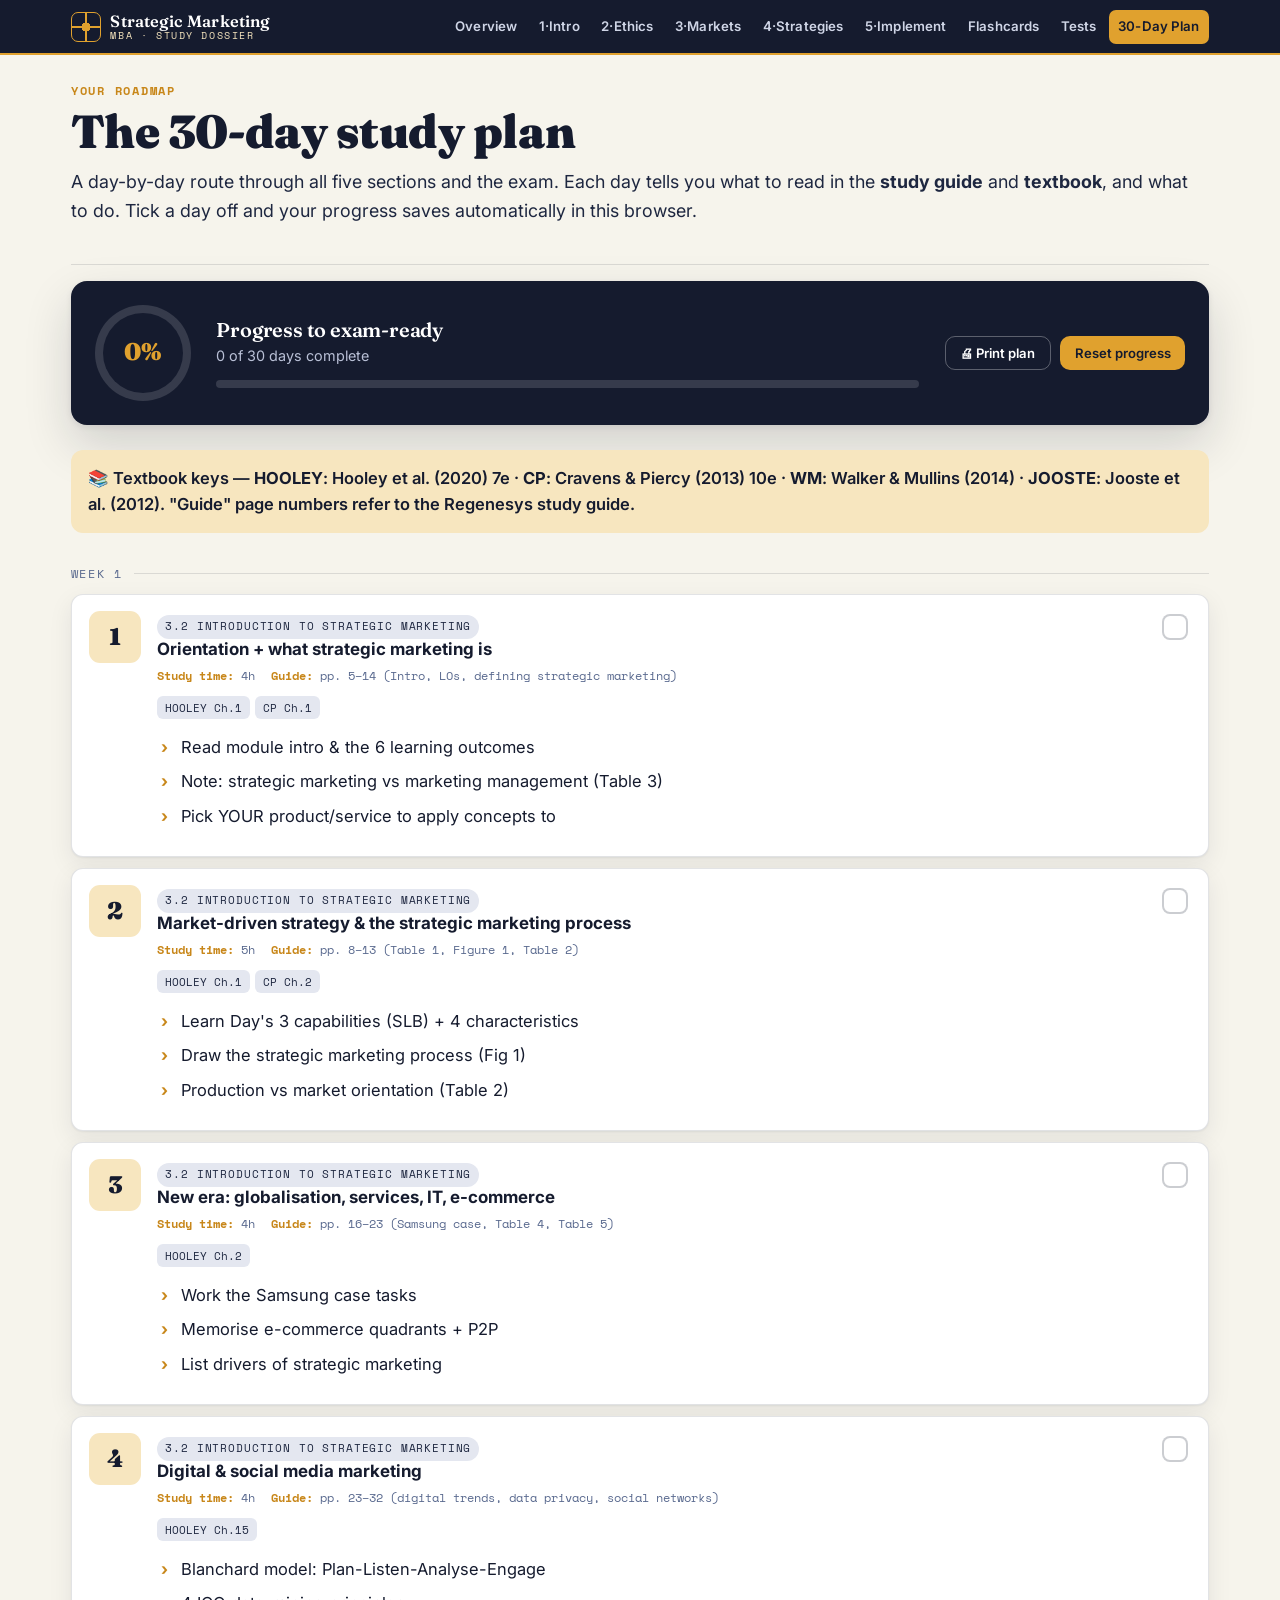
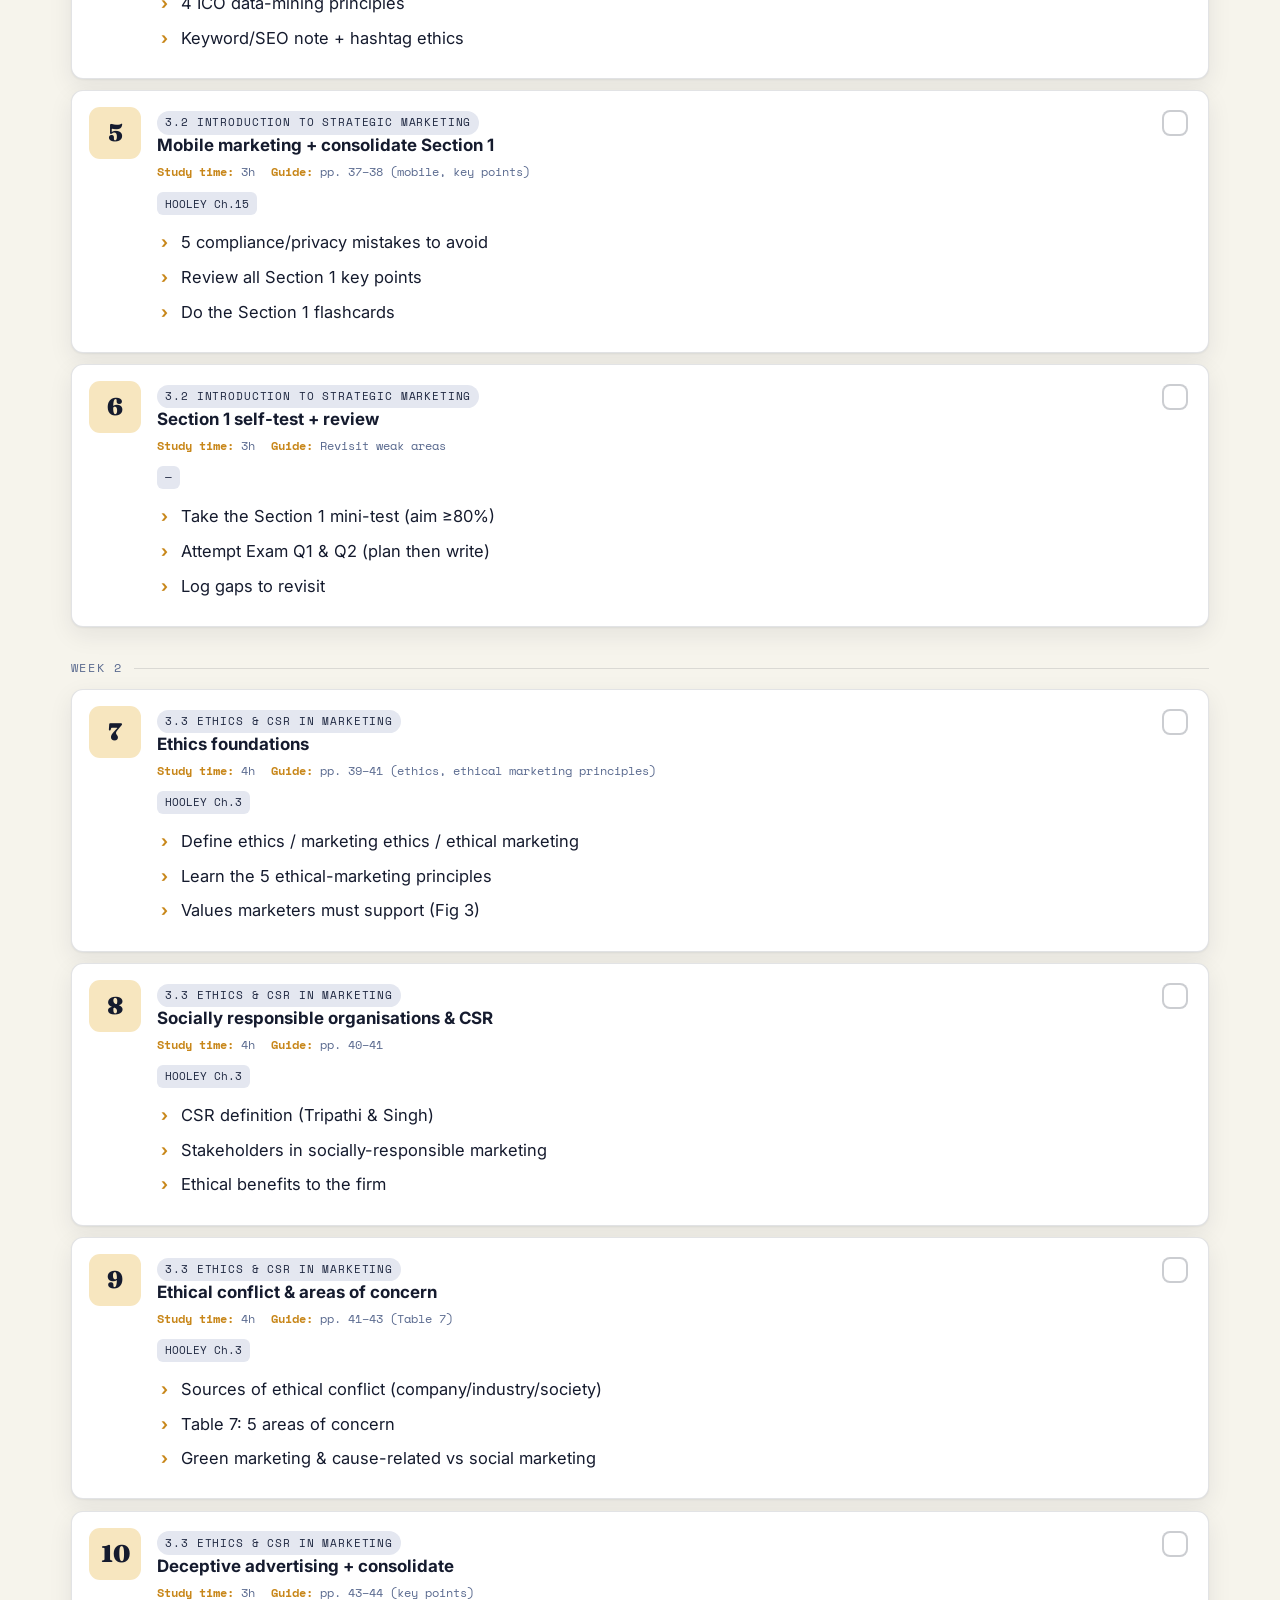
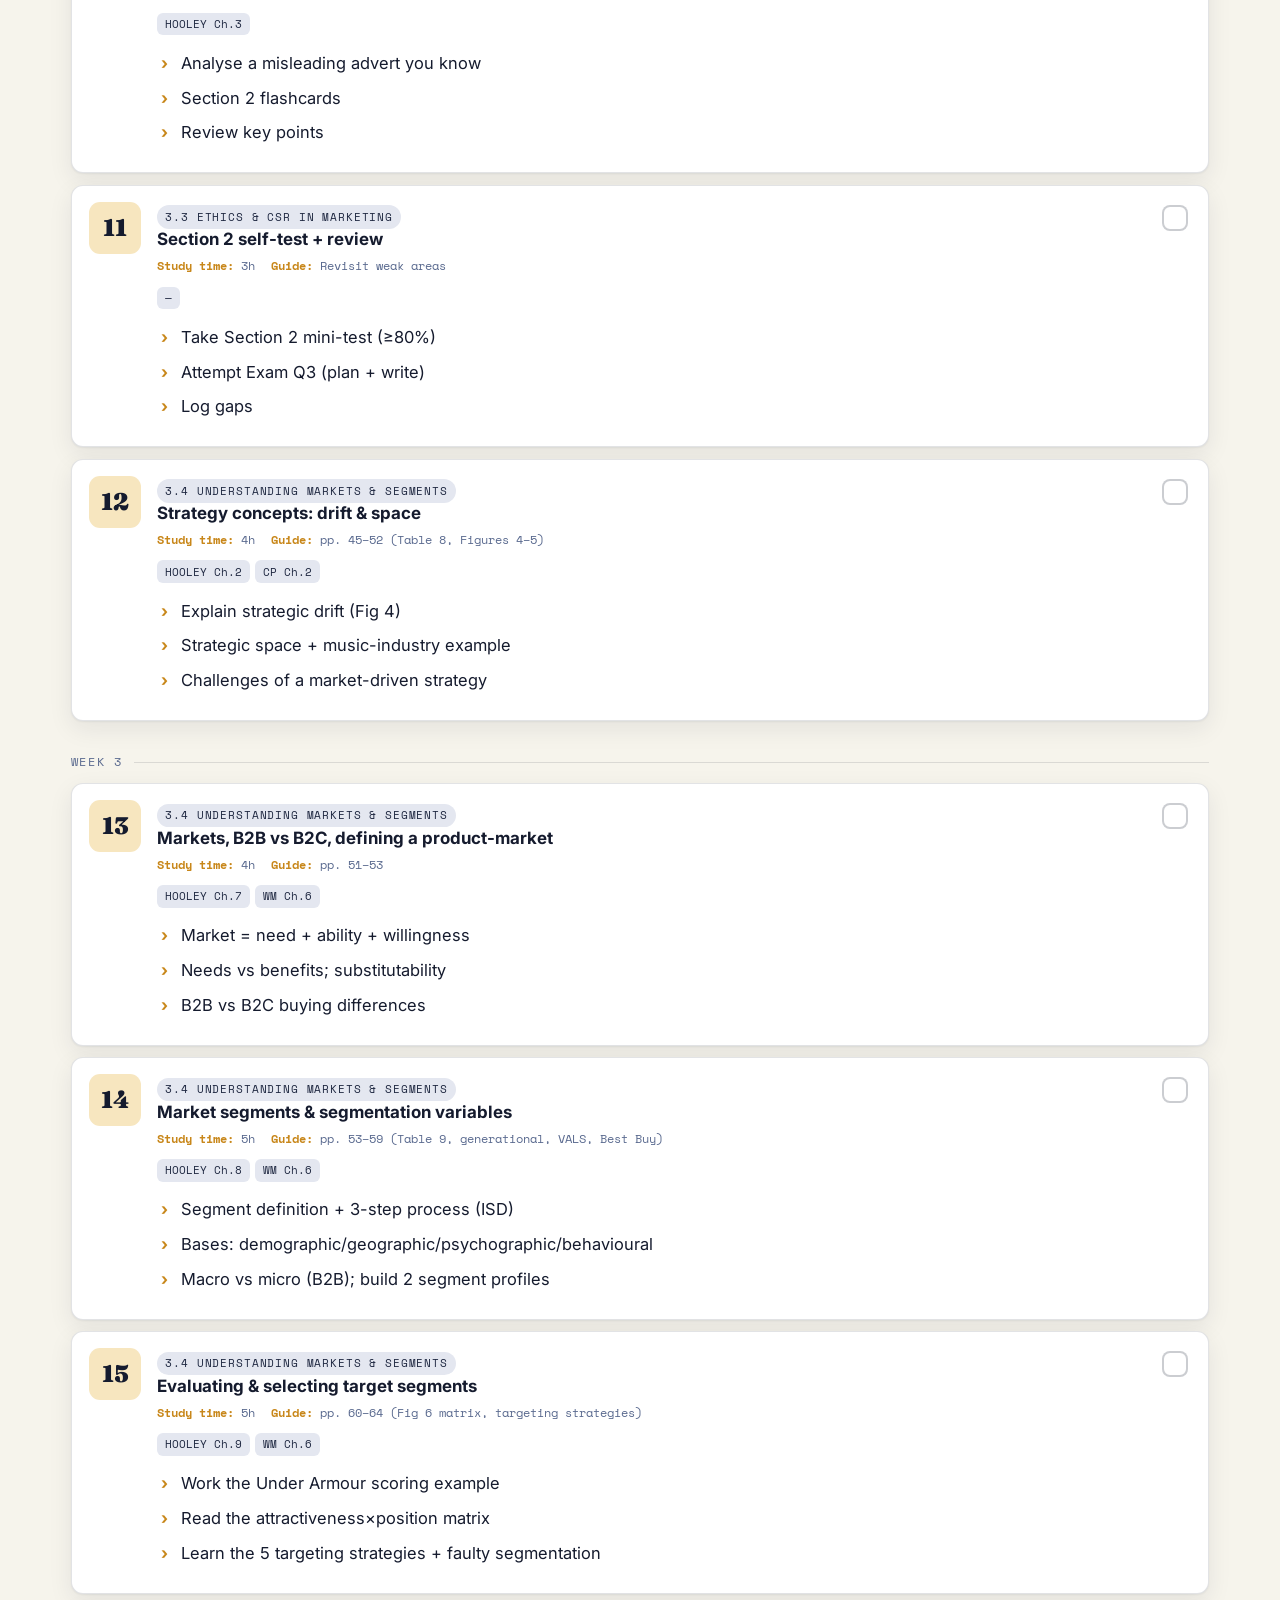
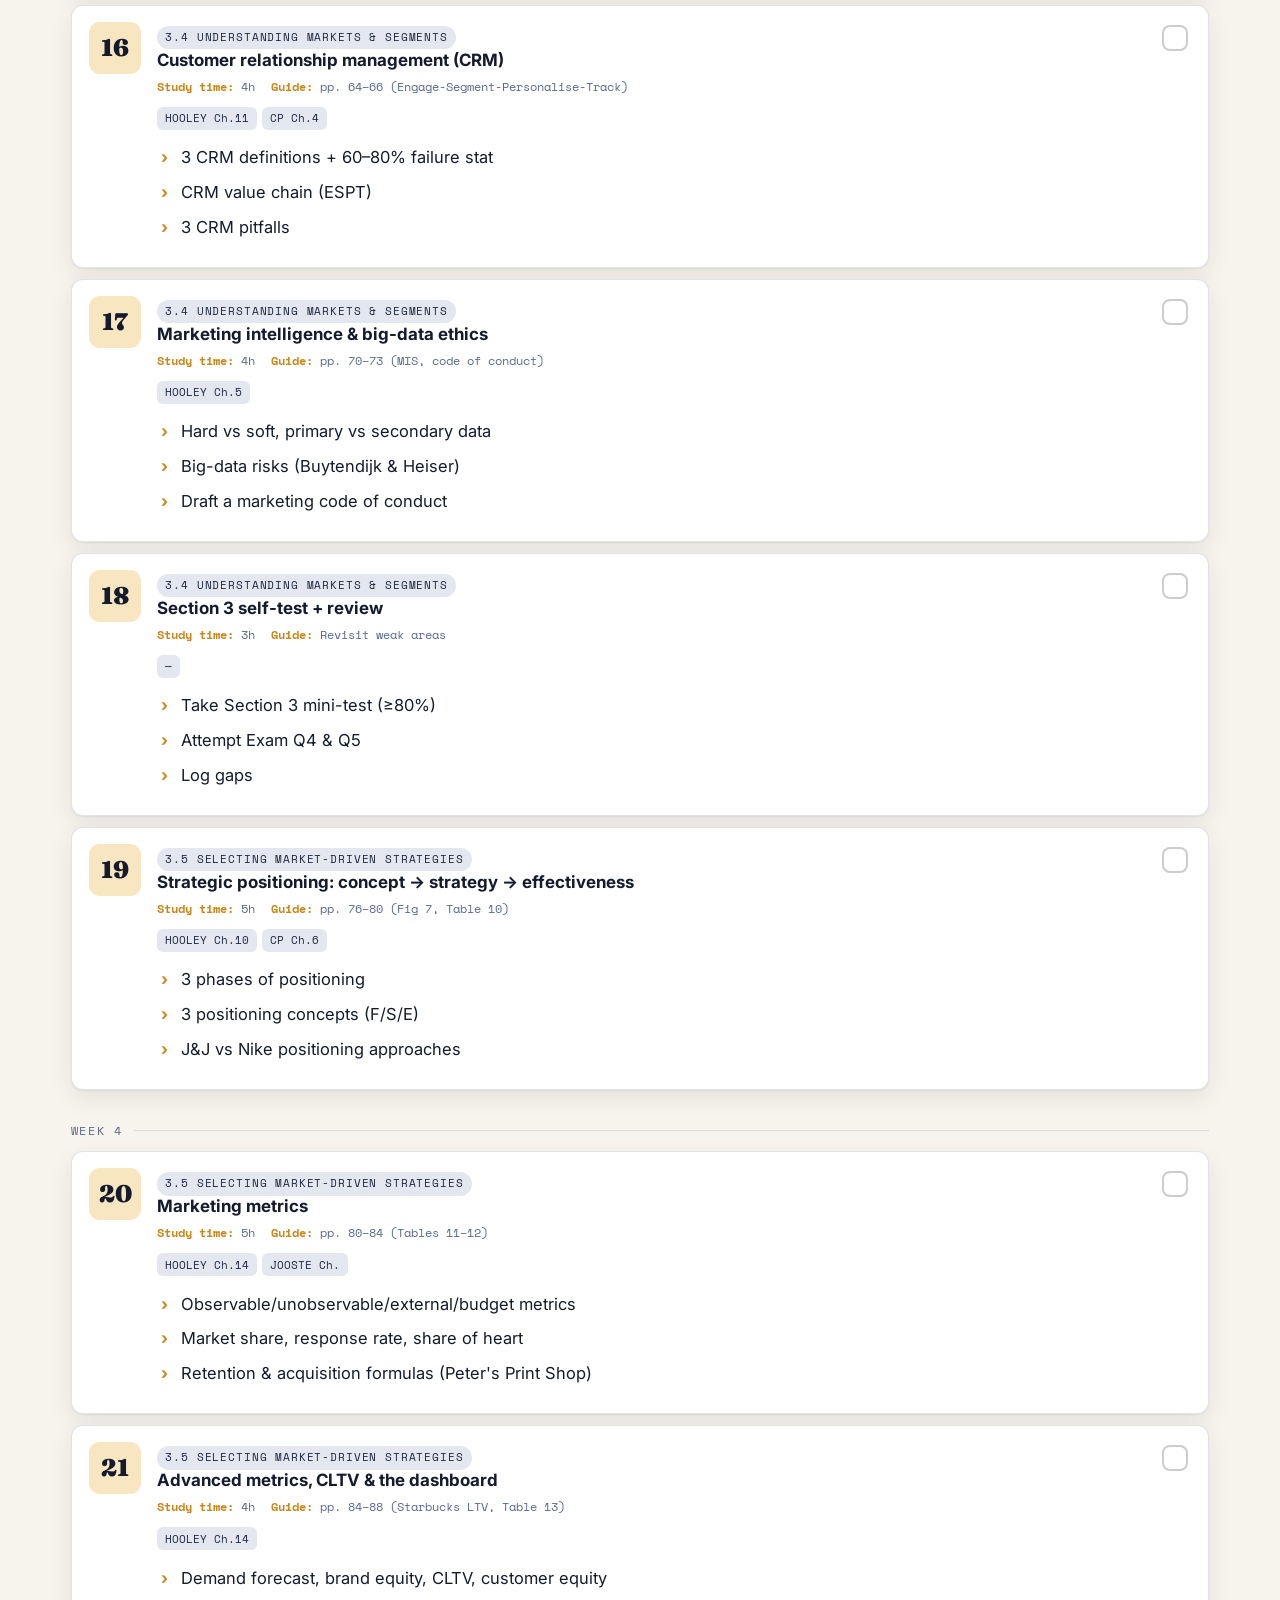
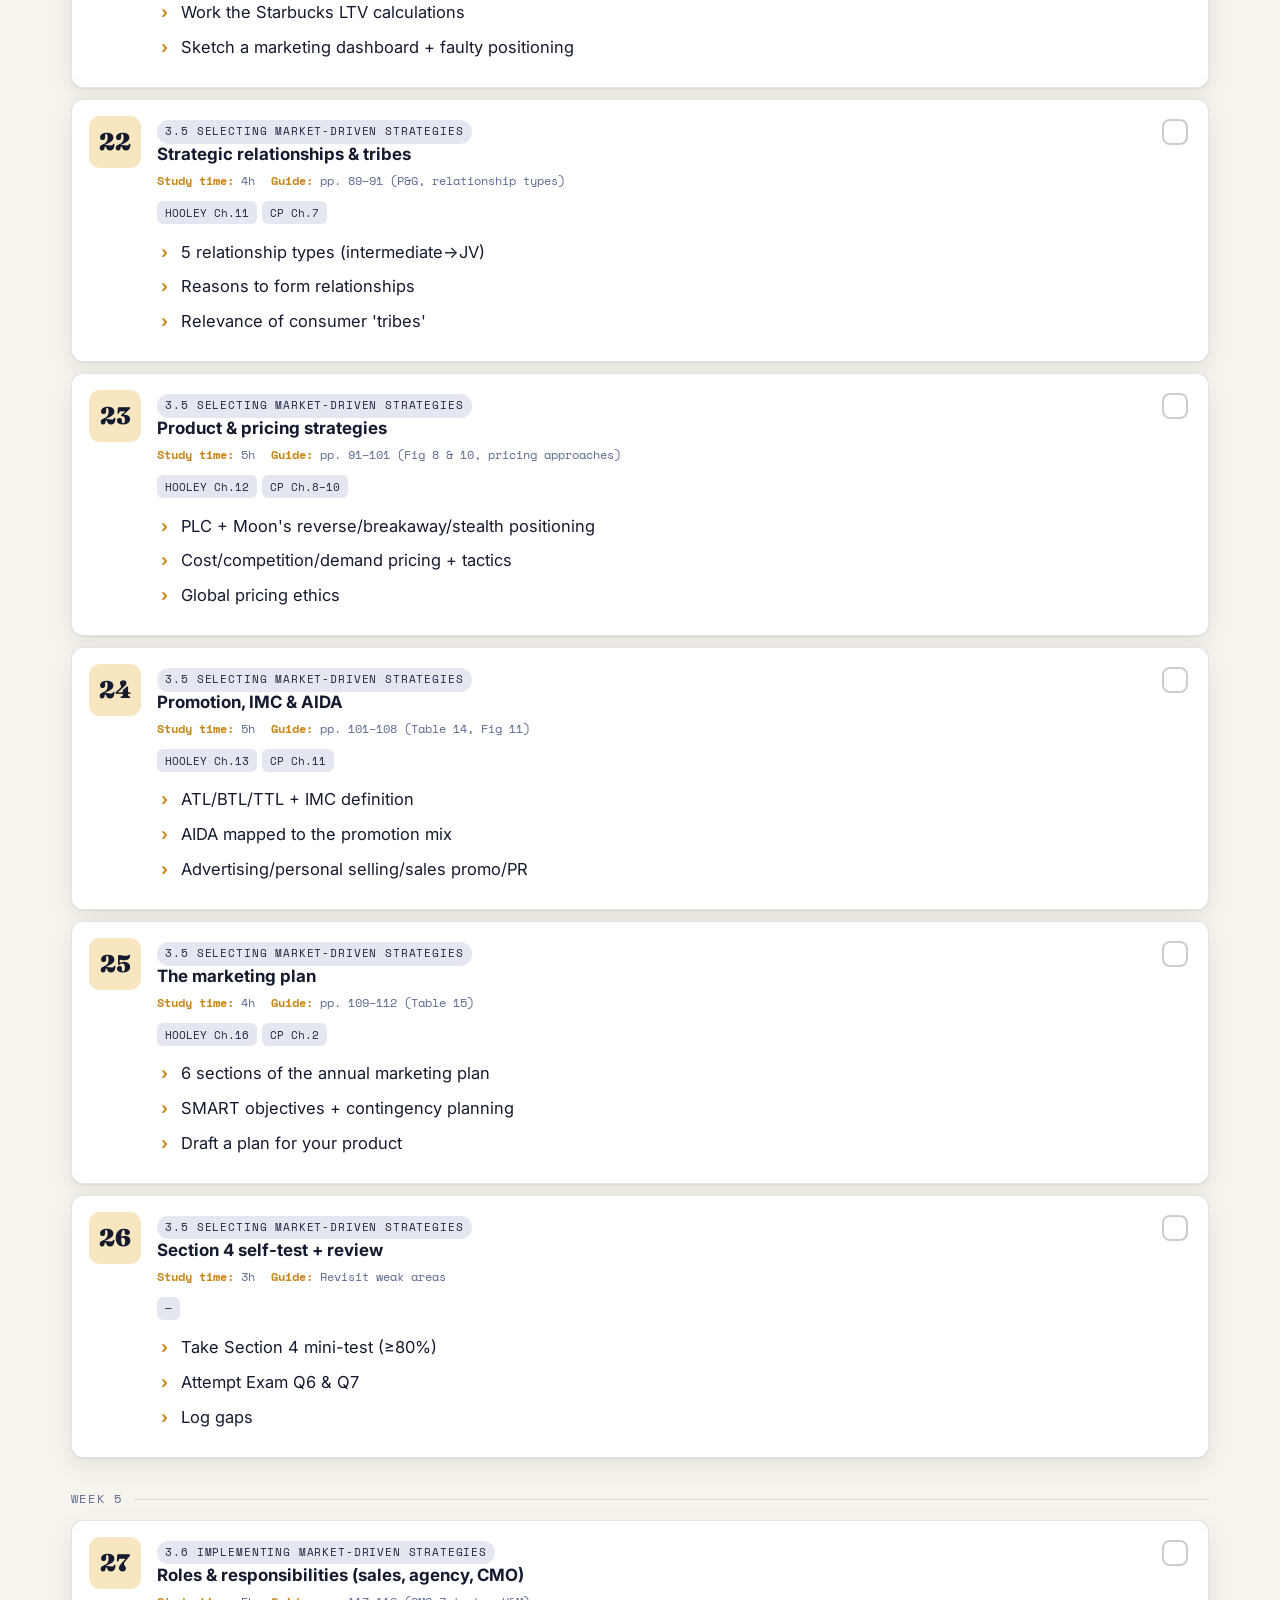
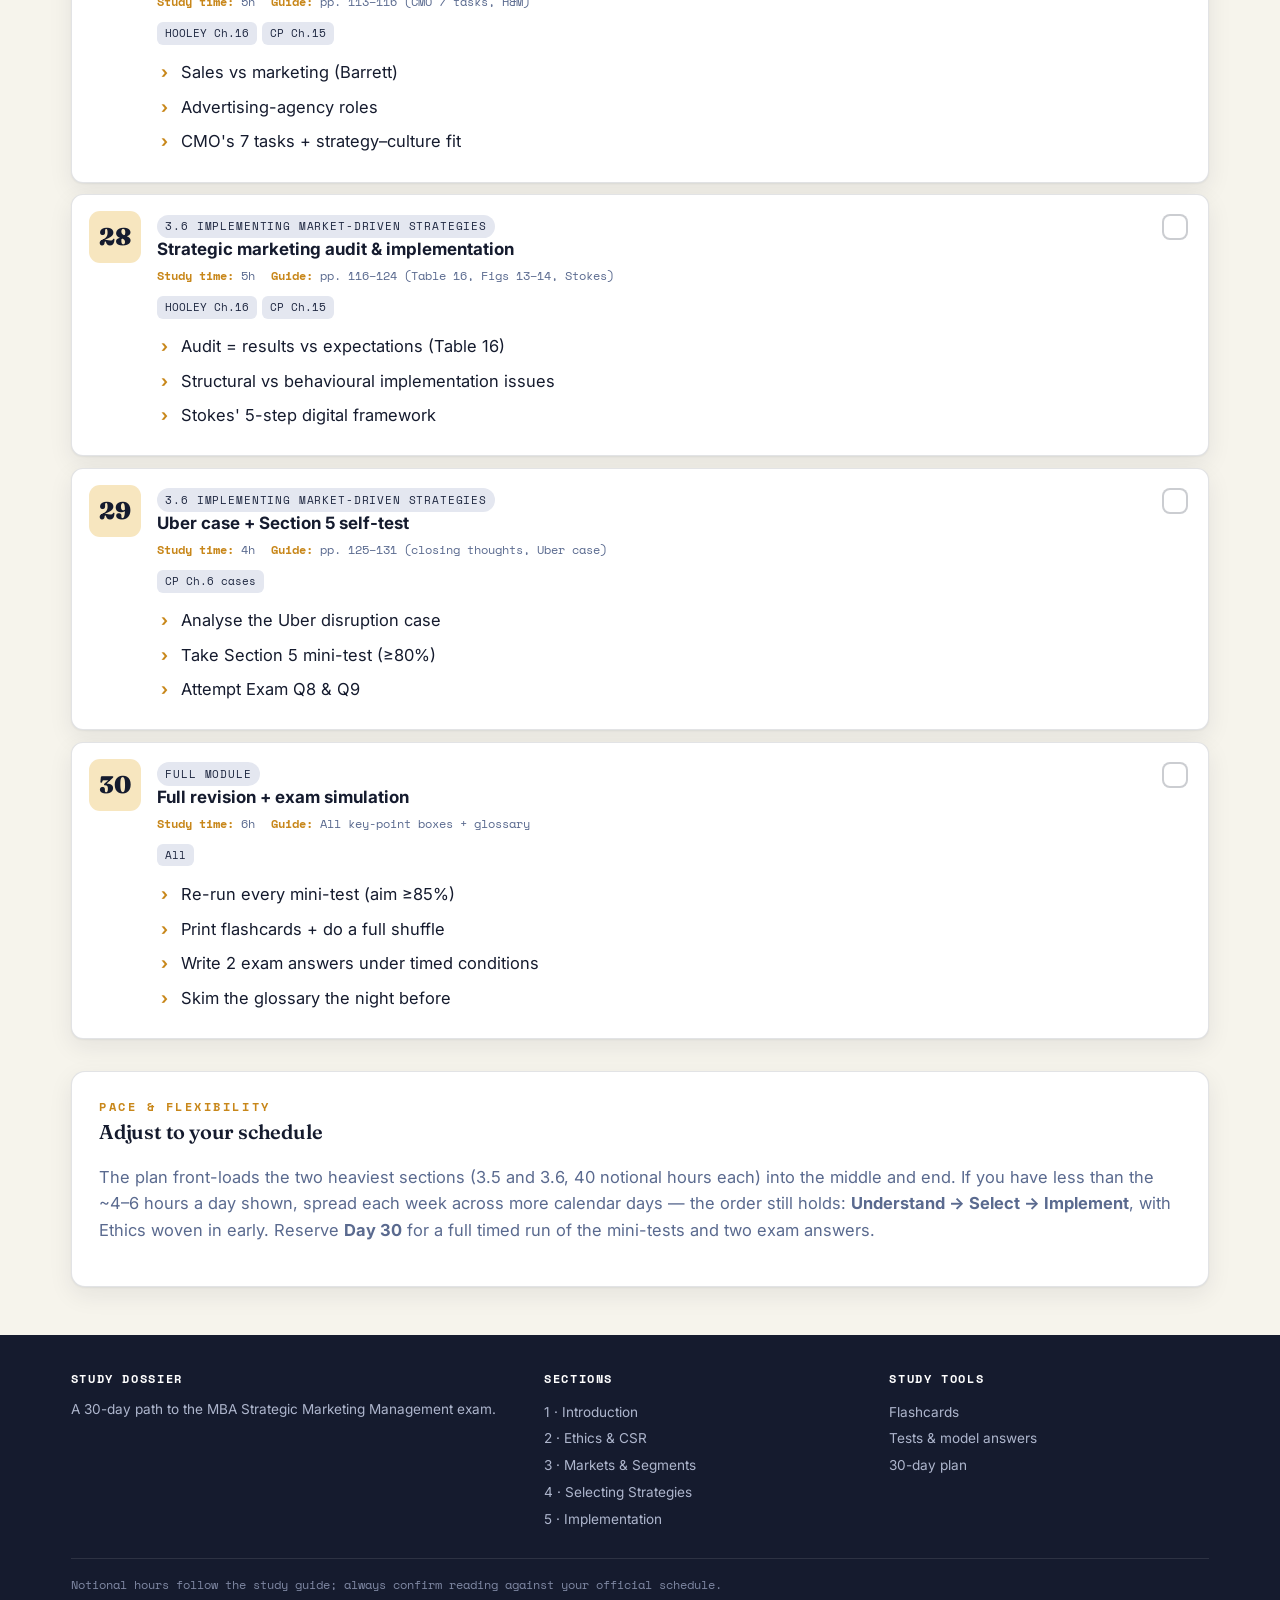
==== calendar.html @ 4d881150 "Publish Strategic Marketing study site" ====
<!DOCTYPE html>
<html lang="en">
<head>
<meta charset="UTF-8">
<meta name="viewport" content="width=device-width, initial-scale=1.0">
<title>30-Day Study Plan — Strategic Marketing</title>
  <link rel="manifest" href="manifest.webmanifest">
  <meta name="theme-color" content="#151b2e">
  <link rel="apple-touch-icon" href="icons/icon-180.png">
  <link rel="icon" type="image/png" href="icons/favicon-64.png">
  <meta name="apple-mobile-web-app-capable" content="yes">
  <meta name="apple-mobile-web-app-status-bar-style" content="black-translucent">
  <meta name="apple-mobile-web-app-title" content="SM Dossier">
  <link rel="stylesheet" href="styles.css">
</head>
<body>

<header class="topbar"><div class="inner">
  <a class="brand" href="index.html"><span class="mark"></span><span class="btxt"><b>Strategic Marketing</b><span class="sub">MBA · Study Dossier</span></span></a>
  <button class="navtoggle" aria-label="Menu">☰</button>
  <nav class="navlinks">
    <a href="index.html">Overview</a>
    <a href="section-1-intro.html">1·Intro</a>
    <a href="section-2-ethics.html">2·Ethics</a>
    <a href="section-3-markets.html">3·Markets</a>
    <a href="section-4-strategies.html">4·Strategies</a>
    <a href="section-5-implementation.html">5·Implement</a>
    <a href="flashcards.html">Flashcards</a>
    <a href="tests.html">Tests</a>
    <a href="calendar.html">30-Day Plan</a>
  </nav>
</div></header>

<main class="wrap">
  <div class="page-head">
    <div class="tab">Your roadmap</div>
    <h1>The 30-day study plan</h1>
    <p class="lead">A day-by-day route through all five sections and the exam. Each day tells you what to read in the <strong>study guide</strong> and <strong>textbook</strong>, and what to do. Tick a day off and your progress saves automatically in this browser.</p>
  </div>

  <div class="progress-panel">
    <div class="ring" style="--p:0"><b>0%</b></div>
    <div class="pmeta">
      <h3>Progress to exam-ready</h3>
      <p data-doncount>0 of 30 days complete</p>
      <div class="barwrap"><div class="bar"></div></div>
    </div>
    <div style="display:flex;gap:.6rem;flex-wrap:wrap">
      <button class="btn btn-ghost btn-sm" onclick="window.print()">🖨 Print plan</button>
      <button class="btn btn-amber btn-sm" data-resetdays>Reset progress</button>
    </div>
  </div>

  <div class="callbar" style="margin-top:1.6rem">
    <span class="t">📚 Textbook keys — <strong>HOOLEY</strong>: Hooley et al. (2020) 7e · <strong>CP</strong>: Cravens &amp; Piercy (2013) 10e · <strong>WM</strong>: Walker &amp; Mullins (2014) · <strong>JOOSTE</strong>: Jooste et al. (2012). "Guide" page numbers refer to the Regenesys study guide.</span>
  </div>

  <div data-calendar></div>

  <div class="block" style="margin-top:2rem">
    <div class="eyebrow">Pace &amp; flexibility</div>
    <h3 style="margin-top:.3rem">Adjust to your schedule</h3>
    <p class="muted">The plan front-loads the two heaviest sections (3.5 and 3.6, 40 notional hours each) into the middle and end. If you have less than the ~4–6 hours a day shown, spread each week across more calendar days — the order still holds: <strong>Understand → Select → Implement</strong>, with Ethics woven in early. Reserve <strong>Day 30</strong> for a full timed run of the mini-tests and two exam answers.</p>
  </div>
</main>

<footer class="foot"><div class="inner">
  <div><h5>Study Dossier</h5><p style="font-size:.85rem">A 30-day path to the MBA Strategic Marketing Management exam.</p></div>
  <div><h5>Sections</h5><a href="section-1-intro.html">1 · Introduction</a><a href="section-2-ethics.html">2 · Ethics &amp; CSR</a><a href="section-3-markets.html">3 · Markets &amp; Segments</a><a href="section-4-strategies.html">4 · Selecting Strategies</a><a href="section-5-implementation.html">5 · Implementation</a></div>
  <div><h5>Study tools</h5><a href="flashcards.html">Flashcards</a><a href="tests.html">Tests &amp; model answers</a><a href="calendar.html">30-day plan</a></div>
  <div class="fine">Notional hours follow the study guide; always confirm reading against your official schedule.</div>
</div></footer>

<script src="data.js"></script>
<script src="app.js"></script>
</body>
</html>
---- styles.css ----
/* ===========================================================
   STRATEGIC MARKETING — Study Dossier
   Design system: "Strategist's field dossier"
   Palette: deep navy ink · signal amber · market teal · coral
   Type: Fraunces (display) · Inter (body) · Space Mono (utility)
   =========================================================== */

@import url('https://fonts.googleapis.com/css2?family=Fraunces:opsz,wght@9..144,400;9..144,500;9..144,600;9..144,900&family=Inter:wght@400;500;600;700&family=Space+Mono:wght@400;700&display=swap');

:root{
  --ink:#151b2e;
  --ink-2:#1e2740;
  --ink-3:#28324f;
  --paper:#f6f4ec;
  --paper-2:#fffdf8;
  --card:#ffffff;
  --amber:#e0a12e;
  --amber-deep:#c8871a;
  --amber-soft:#f7e6bf;
  --teal:#1f8f7c;
  --teal-soft:#d4ece7;
  --coral:#d9544d;
  --coral-soft:#f9e0dd;
  --slate:#5a6a8f;
  --slate-soft:#e4e7f0;
  --line:rgba(21,27,46,.12);
  --line-strong:rgba(21,27,46,.22);
  --ok:#1f8f7c;
  --shadow:0 1px 2px rgba(21,27,46,.06),0 8px 24px rgba(21,27,46,.08);
  --shadow-lg:0 2px 6px rgba(21,27,46,.08),0 20px 48px rgba(21,27,46,.16);
  --radius:14px;
  --radius-sm:9px;
  --maxw:1180px;
}

*{box-sizing:border-box}
html{scroll-behavior:smooth;-webkit-text-size-adjust:100%}
body{
  margin:0;
  font-family:'Inter',system-ui,sans-serif;
  color:var(--ink);
  background:var(--paper);
  line-height:1.62;
  font-size:16.5px;
  -webkit-font-smoothing:antialiased;
}
img{max-width:100%}
a{color:var(--amber-deep);text-decoration-thickness:1px;text-underline-offset:2px}

/* ---- Coordinate / crosshair backdrop (signature motif) ---- */
.grid-bg{
  background-image:
    linear-gradient(rgba(21,27,46,.04) 1px,transparent 1px),
    linear-gradient(90deg,rgba(21,27,46,.04) 1px,transparent 1px);
  background-size:34px 34px;
}

/* ============ TYPOGRAPHY ============ */
h1,h2,h3,h4{font-family:'Fraunces',Georgia,serif;font-weight:600;line-height:1.12;letter-spacing:-.01em;color:var(--ink)}
h1{font-size:clamp(2.1rem,5vw,3.5rem);font-weight:900}
h2{font-size:clamp(1.5rem,3vw,2.15rem)}
h3{font-size:1.25rem}
h4{font-size:1.06rem;font-family:'Inter',sans-serif;font-weight:700;letter-spacing:0}
p{margin:.5em 0 1em}
.eyebrow{
  font-family:'Space Mono',monospace;
  font-size:.72rem;letter-spacing:.22em;text-transform:uppercase;
  color:var(--amber-deep);font-weight:700;
}
.mono{font-family:'Space Mono',monospace}
.lead{font-size:1.12rem;color:var(--ink-2)}
.muted{color:var(--slate)}

/* ============ TOP NAV ============ */
.topbar{
  position:sticky;top:0;z-index:50;
  background:var(--ink);
  color:#eef0f6;
  border-bottom:2px solid var(--amber);
}
.topbar .inner{
  max-width:var(--maxw);margin:0 auto;padding:.6rem 1.3rem;
  display:flex;align-items:center;gap:1.1rem;flex-wrap:wrap;
}
.brand{display:flex;align-items:center;gap:.6rem;text-decoration:none;color:#fff;margin-right:auto}
.brand .mark{
  width:30px;height:30px;flex:0 0 30px;border-radius:7px;
  background:radial-gradient(circle at 50% 50%,var(--amber) 0 22%,transparent 23%),
             linear-gradient(var(--amber),var(--amber)) center/2px 100% no-repeat,
             linear-gradient(var(--amber),var(--amber)) center/100% 2px no-repeat;
  border:1.5px solid var(--amber);
}
.brand .btxt{display:flex;flex-direction:column;line-height:1.15}
.brand .btxt b{color:#fff;font-family:'Fraunces',serif;font-weight:600;font-size:1.02rem;letter-spacing:.01em}
.brand .btxt .sub{font-family:'Space Mono',monospace;font-size:.62rem;letter-spacing:.16em;color:var(--amber-soft);text-transform:uppercase}
.navlinks{display:flex;gap:.15rem;flex-wrap:wrap;align-items:center}
.navlinks a{
  color:#cfd5e6;text-decoration:none;font-size:.83rem;font-weight:600;
  padding:.4rem .6rem;border-radius:7px;letter-spacing:.01em;
}
.navlinks a:hover{background:var(--ink-3);color:#fff}
.navlinks a.active{background:var(--amber);color:var(--ink)}
.navtoggle{display:none;background:var(--ink-3);border:0;color:#fff;padding:.45rem .6rem;border-radius:7px;font-size:1.1rem;cursor:pointer}

/* ============ LAYOUT ============ */
.wrap{max-width:var(--maxw);margin:0 auto;padding:0 1.3rem}
.section-shell{display:grid;grid-template-columns:250px 1fr;gap:2.4rem;max-width:var(--maxw);margin:0 auto;padding:0 1.3rem}
.spine{position:sticky;top:70px;align-self:start;height:max-content;padding:1.2rem 0}
.spine h5{font-family:'Space Mono',monospace;font-size:.7rem;letter-spacing:.16em;text-transform:uppercase;color:var(--slate);margin:.2rem 0 .7rem}
.spine a{display:block;color:var(--ink-2);text-decoration:none;font-size:.86rem;padding:.32rem .55rem;border-left:2px solid var(--line);margin-left:2px;border-radius:0 6px 6px 0}
.spine a:hover{background:#fff;border-left-color:var(--amber)}
.spine a.active{background:#fff;border-left-color:var(--amber);color:var(--ink);font-weight:600}
.content{padding:1.4rem 0 4rem;min-width:0}

/* ============ HERO (landing) ============ */
.hero{background:var(--ink);color:#eef0f6;position:relative;overflow:hidden}
.hero .grid-bg{position:absolute;inset:0;opacity:.5}
.hero .grid-bg{
  background-image:
    linear-gradient(rgba(255,255,255,.05) 1px,transparent 1px),
    linear-gradient(90deg,rgba(255,255,255,.05) 1px,transparent 1px);
  background-size:40px 40px;
}
.hero .inner{position:relative;max-width:var(--maxw);margin:0 auto;padding:3.4rem 1.3rem 3rem}
.hero h1{color:#fff;max-width:16ch}
.hero .amber{color:var(--amber)}
.hero .lead{color:#c3cade;max-width:60ch}
.crosshair{
  position:absolute;right:-70px;top:-60px;width:340px;height:340px;border-radius:50%;
  border:1.5px solid rgba(224,161,46,.4);opacity:.5;
}
.crosshair::before,.crosshair::after{content:"";position:absolute;background:rgba(224,161,46,.35)}
.crosshair::before{left:50%;top:0;bottom:0;width:1px}
.crosshair::after{top:50%;left:0;right:0;height:1px}
.hero-stats{display:flex;gap:2rem;flex-wrap:wrap;margin-top:1.8rem}
.hero-stats .stat b{font-family:'Fraunces',serif;font-size:2rem;color:var(--amber);display:block;line-height:1}
.hero-stats .stat span{font-family:'Space Mono',monospace;font-size:.72rem;letter-spacing:.12em;text-transform:uppercase;color:#aab3cc}
.btn-row{display:flex;gap:.7rem;flex-wrap:wrap;margin-top:1.9rem}

/* ============ BUTTONS ============ */
.btn{
  display:inline-flex;align-items:center;gap:.5rem;
  font-family:'Inter',sans-serif;font-weight:600;font-size:.92rem;
  padding:.72rem 1.25rem;border-radius:10px;text-decoration:none;cursor:pointer;border:0;
  transition:transform .08s ease,box-shadow .15s ease;
}
.btn:active{transform:translateY(1px)}
.btn-amber{background:var(--amber);color:var(--ink)}
.btn-amber:hover{background:var(--amber-deep);color:#fff}
.btn-ghost{background:transparent;color:#fff;border:1.5px solid rgba(255,255,255,.3)}
.btn-ghost:hover{border-color:var(--amber);color:var(--amber)}
.btn-dark{background:var(--ink);color:#fff}
.btn-dark:hover{background:var(--ink-3)}
.btn-sm{padding:.5rem .9rem;font-size:.82rem}

/* ============ CARDS / MODULE MAP ============ */
.section{padding:3rem 0}
.card-grid{display:grid;gap:1.1rem}
.cols-2{grid-template-columns:repeat(2,1fr)}
.cols-3{grid-template-columns:repeat(3,1fr)}
.cols-4{grid-template-columns:repeat(4,1fr)}

.sec-card{
  background:var(--card);border:1px solid var(--line);border-radius:var(--radius);
  padding:1.4rem;text-decoration:none;color:var(--ink);display:flex;flex-direction:column;gap:.5rem;
  box-shadow:var(--shadow);transition:transform .12s ease,box-shadow .18s ease,border-color .18s ease;
  position:relative;overflow:hidden;
}
.sec-card:hover{transform:translateY(-3px);box-shadow:var(--shadow-lg);border-color:var(--amber)}
.sec-card .tab{
  font-family:'Space Mono',monospace;font-weight:700;font-size:.72rem;letter-spacing:.14em;
  color:var(--amber-deep);text-transform:uppercase;
}
.sec-card h3{margin:.1rem 0}
.sec-card .meta{font-family:'Space Mono',monospace;font-size:.72rem;color:var(--slate);letter-spacing:.05em}
.sec-card .num{position:absolute;right:.7rem;top:.2rem;font-family:'Fraunces',serif;font-weight:900;font-size:3.4rem;color:var(--slate-soft);line-height:1;z-index:0}
.sec-card>*{position:relative;z-index:1}
.chip{display:inline-block;font-family:'Space Mono',monospace;font-size:.66rem;letter-spacing:.08em;background:var(--slate-soft);color:var(--ink-2);padding:.2rem .5rem;border-radius:20px;text-transform:uppercase}

/* ============ CONTENT BLOCKS ============ */
.block{background:var(--card);border:1px solid var(--line);border-radius:var(--radius);padding:1.6rem 1.7rem;margin:1.3rem 0;box-shadow:var(--shadow)}
.block h3:first-child,.block h2:first-child{margin-top:0}

.note-list{list-style:none;padding:0;margin:.4rem 0}
.note-list li{position:relative;padding:.25rem 0 .25rem 1.5rem}
.note-list li::before{content:"›";position:absolute;left:.2rem;color:var(--amber-deep);font-weight:700}

/* Definition callout */
.define{
  border-left:4px solid var(--teal);background:var(--teal-soft);
  padding:1rem 1.2rem;border-radius:0 10px 10px 0;margin:1.1rem 0;
}
.define .term{font-family:'Space Mono',monospace;font-size:.72rem;letter-spacing:.12em;text-transform:uppercase;color:var(--teal);font-weight:700;display:block;margin-bottom:.2rem}

/* Practical example */
.example{
  border:1px dashed var(--amber-deep);background:#fffaf0;
  border-radius:12px;padding:1.1rem 1.3rem;margin:1.1rem 0;
}
.example .lbl{font-family:'Space Mono',monospace;font-size:.7rem;letter-spacing:.12em;text-transform:uppercase;color:var(--amber-deep);font-weight:700;display:flex;align-items:center;gap:.4rem;margin-bottom:.35rem}
.example .lbl::before{content:"◎"}

/* Exam-alert */
.exam-tip{border-left:4px solid var(--coral);background:#fdeeed;padding:.9rem 1.2rem;border-radius:0 10px 10px 0;margin:1.1rem 0}
.exam-tip .lbl{font-family:'Space Mono',monospace;font-size:.7rem;letter-spacing:.12em;text-transform:uppercase;color:var(--coral);font-weight:700;display:block;margin-bottom:.2rem}

/* Mnemonic keycard (signature) */
.mnemonic{
  background:var(--ink);color:#eef0f6;border-radius:14px;padding:1.2rem 1.4rem;margin:1.2rem 0;
  position:relative;overflow:hidden;box-shadow:var(--shadow);
}
.mnemonic::after{content:"";position:absolute;right:-30px;top:-30px;width:120px;height:120px;border-radius:50%;
  border:1px solid rgba(224,161,46,.35)}
.mnemonic .key{
  font-family:'Fraunces',serif;font-weight:900;font-size:2rem;color:var(--amber);letter-spacing:.02em;line-height:1;
}
.mnemonic .lbl{font-family:'Space Mono',monospace;font-size:.66rem;letter-spacing:.16em;text-transform:uppercase;color:var(--amber-soft);margin-bottom:.35rem}
.mnemonic ul{margin:.6rem 0 0;padding-left:0;list-style:none}
.mnemonic li{padding:.16rem 0 .16rem 0;border-bottom:1px solid rgba(255,255,255,.08)}
.mnemonic li b{color:var(--amber)}

/* ============ TABLES ============ */
.tbl-wrap{overflow-x:auto;margin:1.2rem 0;border:1px solid var(--line);border-radius:12px}
table.data{border-collapse:collapse;width:100%;min-width:520px;font-size:.9rem;background:#fff}
table.data th{background:var(--ink);color:#fff;text-align:left;padding:.7rem .85rem;font-family:'Space Mono',monospace;font-size:.7rem;letter-spacing:.08em;text-transform:uppercase;font-weight:700}
table.data td{padding:.7rem .85rem;border-top:1px solid var(--line);vertical-align:top}
table.data tr:nth-child(even) td{background:#faf9f4}

/* ============ INFOGRAPHIC (SVG) ============ */
.figure{background:var(--paper-2);border:1px solid var(--line);border-radius:14px;padding:1.4rem;margin:1.3rem 0;text-align:center;box-shadow:var(--shadow)}
.figure svg{max-width:100%;height:auto}
.figure figcaption{font-family:'Space Mono',monospace;font-size:.72rem;color:var(--slate);letter-spacing:.06em;margin-top:.7rem;text-transform:uppercase}

/* ============ FLASHCARDS ============ */
.flash-controls{display:flex;gap:.6rem;flex-wrap:wrap;align-items:center;margin:1.2rem 0}
.filter-pill{font-family:'Inter';font-size:.8rem;font-weight:600;border:1px solid var(--line-strong);background:#fff;color:var(--ink-2);padding:.4rem .8rem;border-radius:20px;cursor:pointer}
.filter-pill.active{background:var(--ink);color:#fff;border-color:var(--ink)}
.flash-deck{display:grid;grid-template-columns:repeat(auto-fill,minmax(255px,1fr));gap:1rem;margin-top:1rem}
.flip{background:transparent;perspective:1200px;height:200px;cursor:pointer;border:0;padding:0;font-family:inherit;text-align:left}
.flip-inner{position:relative;width:100%;height:100%;transition:transform .5s;transform-style:preserve-3d}
.flip.flipped .flip-inner{transform:rotateY(180deg)}
.flip-face{position:absolute;inset:0;backface-visibility:hidden;border-radius:14px;padding:1.15rem;display:flex;flex-direction:column;justify-content:center;box-shadow:var(--shadow)}
.flip-front{background:#fff;border:1px solid var(--line)}
.flip-front .q{font-family:'Fraunces',serif;font-weight:600;font-size:1.1rem}
.flip-front .sec{font-family:'Space Mono',monospace;font-size:.62rem;letter-spacing:.1em;text-transform:uppercase;color:var(--amber-deep);margin-bottom:.5rem}
.flip-front .hint{margin-top:auto;font-family:'Space Mono',monospace;font-size:.62rem;color:var(--slate);letter-spacing:.08em}
.flip-back{background:var(--ink);color:#eef0f6;border:1px solid var(--ink);transform:rotateY(180deg);overflow:auto}
.flip-back .a{font-size:.92rem;line-height:1.5}

/* ============ QUIZ ============ */
.quiz{background:var(--card);border:1px solid var(--line);border-radius:var(--radius);padding:1.5rem 1.6rem;margin:1.4rem 0;box-shadow:var(--shadow)}
.quiz h3{margin-top:0}
.q-item{border-top:1px solid var(--line);padding:1.1rem 0}
.q-item:first-of-type{border-top:0}
.q-num{font-family:'Space Mono',monospace;color:var(--amber-deep);font-weight:700;font-size:.8rem}
.q-text{font-weight:600;margin:.2rem 0 .7rem}
.opt{display:block;width:100%;text-align:left;background:#fff;border:1.5px solid var(--line);border-radius:10px;padding:.6rem .85rem;margin:.35rem 0;cursor:pointer;font-family:inherit;font-size:.9rem;color:var(--ink);transition:border-color .12s,background .12s}
.opt:hover{border-color:var(--slate)}
.opt.chosen{border-color:var(--ink);background:#f2f0e8}
.opt.correct{border-color:var(--ok);background:var(--teal-soft)}
.opt.wrong{border-color:var(--coral);background:#fdeeed}
.opt .mk{font-family:'Space Mono',monospace;font-weight:700;margin-right:.5rem;color:var(--slate)}
.explain{display:none;margin-top:.5rem;font-size:.86rem;background:#faf9f4;border-left:3px solid var(--amber);padding:.6rem .8rem;border-radius:0 8px 8px 0}
.explain.show{display:block}
.quiz-actions{display:flex;gap:.7rem;align-items:center;margin-top:1.1rem;flex-wrap:wrap}
.score{font-family:'Space Mono',monospace;font-weight:700;color:var(--ink);background:var(--amber-soft);padding:.4rem .8rem;border-radius:20px;display:none}
.score.show{display:inline-block}

/* ============ EXAM Q&A (model answers) ============ */
.qa{border:1px solid var(--line);border-radius:12px;margin:1rem 0;overflow:hidden;background:#fff;box-shadow:var(--shadow)}
.qa summary{list-style:none;cursor:pointer;padding:1rem 1.2rem;font-weight:600;display:flex;gap:.8rem;align-items:flex-start;background:#fff}
.qa summary::-webkit-details-marker{display:none}
.qa summary .qtag{font-family:'Space Mono',monospace;font-size:.66rem;letter-spacing:.08em;background:var(--ink);color:#fff;padding:.2rem .5rem;border-radius:6px;flex:0 0 auto;text-transform:uppercase}
.qa summary .marks{margin-left:auto;font-family:'Space Mono',monospace;font-size:.72rem;color:var(--coral);flex:0 0 auto}
.qa .answer{padding:0 1.2rem 1.2rem;border-top:1px solid var(--line)}
.qa .answer .lbl{font-family:'Space Mono',monospace;font-size:.68rem;letter-spacing:.12em;text-transform:uppercase;color:var(--teal);font-weight:700;margin:1rem 0 .3rem;display:block}

/* ============ 30-DAY CALENDAR ============ */
.progress-panel{background:var(--ink);color:#fff;border-radius:16px;padding:1.5rem;display:flex;gap:1.6rem;align-items:center;flex-wrap:wrap;box-shadow:var(--shadow-lg)}
.ring{--p:0;width:96px;height:96px;flex:0 0 96px;border-radius:50%;
  background:conic-gradient(var(--amber) calc(var(--p)*1%),rgba(255,255,255,.14) 0);
  display:grid;place-items:center;position:relative}
.ring::before{content:"";position:absolute;inset:8px;border-radius:50%;background:var(--ink)}
.ring b{position:relative;font-family:'Fraunces',serif;font-weight:900;font-size:1.5rem;color:var(--amber)}
.progress-panel .pmeta{flex:1;min-width:200px}
.progress-panel .pmeta h3{color:#fff;margin:.1rem 0}
.progress-panel .pmeta p{color:#b9c0d6;margin:.2rem 0 0;font-size:.9rem}
.progress-panel .barwrap{height:8px;background:rgba(255,255,255,.14);border-radius:20px;margin-top:.8rem;overflow:hidden}
.progress-panel .bar{height:100%;background:var(--amber);width:0;border-radius:20px;transition:width .4s}

.week-label{font-family:'Space Mono',monospace;font-size:.72rem;letter-spacing:.14em;text-transform:uppercase;color:var(--slate);margin:2rem 0 .3rem;display:flex;align-items:center;gap:.7rem}
.week-label::after{content:"";flex:1;height:1px;background:var(--line)}

.day{background:#fff;border:1px solid var(--line);border-radius:12px;padding:1rem 1.1rem;margin:.7rem 0;display:grid;grid-template-columns:auto 1fr auto;gap:1rem;align-items:start;box-shadow:var(--shadow);transition:border-color .15s}
.day.done{border-color:var(--teal);background:#f4fbf9}
.day .daynum{font-family:'Fraunces',serif;font-weight:900;font-size:1.5rem;color:var(--ink);background:var(--amber-soft);width:52px;height:52px;border-radius:11px;display:grid;place-items:center;line-height:1}
.day.done .daynum{background:var(--teal);color:#fff}
.day .dbody h4{margin:.1rem 0 .3rem}
.day .dbody .focus{font-size:.9rem;color:var(--ink-2)}
.day .dmeta{font-family:'Space Mono',monospace;font-size:.72rem;color:var(--slate);margin-top:.5rem;display:flex;gap:1rem;flex-wrap:wrap}
.day .dmeta span b{color:var(--amber-deep)}
.day .reads{margin-top:.5rem;font-size:.82rem}
.day .reads .r{display:inline-block;background:var(--slate-soft);color:var(--ink-2);border-radius:6px;padding:.15rem .5rem;margin:.15rem .3rem .15rem 0;font-family:'Space Mono',monospace;font-size:.7rem}
.check{appearance:none;-webkit-appearance:none;width:26px;height:26px;border:2px solid var(--line-strong);border-radius:8px;cursor:pointer;position:relative;flex:0 0 26px;background:#fff}
.check:checked{background:var(--teal);border-color:var(--teal)}
.check:checked::after{content:"✓";position:absolute;inset:0;color:#fff;display:grid;place-items:center;font-size:.9rem;font-weight:700}

/* ============ LO GRID ============ */
.lo-grid{display:grid;grid-template-columns:repeat(2,1fr);gap:.9rem;margin:1.2rem 0}
.lo{background:#fff;border:1px solid var(--line);border-left:4px solid var(--amber);border-radius:0 12px 12px 0;padding:1rem 1.1rem;box-shadow:var(--shadow)}
.lo .n{font-family:'Space Mono',monospace;font-weight:700;color:var(--amber-deep);font-size:.8rem}
.lo p{margin:.2rem 0 0;font-size:.92rem}

/* ============ FOOTER ============ */
.foot{background:var(--ink);color:#aeb6cd;margin-top:3rem}
.foot .inner{max-width:var(--maxw);margin:0 auto;padding:2.2rem 1.3rem;display:grid;grid-template-columns:1.4fr 1fr 1fr;gap:1.6rem}
.foot h5{color:#fff;font-family:'Space Mono',monospace;font-size:.72rem;letter-spacing:.14em;text-transform:uppercase;margin:0 0 .6rem}
.foot a{display:block;color:#aeb6cd;text-decoration:none;font-size:.85rem;padding:.15rem 0}
.foot a:hover{color:var(--amber)}
.foot .fine{grid-column:1/-1;border-top:1px solid rgba(255,255,255,.1);padding-top:1rem;font-size:.76rem;color:#7f88a3;font-family:'Space Mono',monospace}

/* ============ UTILITY / SECTION HEADER ============ */
.page-head{border-bottom:1px solid var(--line);padding:1.6rem 0 1.3rem;margin-bottom:1rem}
.page-head .tab{font-family:'Space Mono',monospace;font-weight:700;letter-spacing:.14em;text-transform:uppercase;color:var(--amber-deep);font-size:.78rem}
.page-head h1{margin:.3rem 0 .4rem;font-size:clamp(1.9rem,4vw,2.9rem)}
.hours-chip{display:inline-flex;gap:.4rem;align-items:center;font-family:'Space Mono',monospace;font-size:.74rem;background:var(--ink);color:var(--amber);padding:.35rem .7rem;border-radius:20px;letter-spacing:.06em}
.two-col{display:grid;grid-template-columns:1fr 1fr;gap:1.1rem}
.divider{height:1px;background:var(--line);margin:2.4rem 0}
.anchor{scroll-margin-top:80px}
.pill-row{display:flex;gap:.5rem;flex-wrap:wrap;margin:.6rem 0}

.callbar{display:flex;gap:.8rem;align-items:center;background:var(--amber-soft);border-radius:12px;padding:.9rem 1.1rem;margin:1.3rem 0;flex-wrap:wrap}
.callbar .t{font-weight:600;flex:1;min-width:200px}

/* ============ DEEP NOTES ============ */
.deep-notes-callout{background:linear-gradient(135deg,var(--ink),#28324f);color:#fff;border-radius:14px;padding:1rem 1.15rem;margin:1rem 0 1.6rem;display:flex;align-items:center;gap:1rem;box-shadow:var(--shadow-lg)}
.deep-notes-callout .kicker,.note-card-meta,.source-line,.note-crumb{font-family:'Space Mono',monospace;font-size:.7rem;letter-spacing:.08em;text-transform:uppercase}
.deep-notes-callout .kicker{color:var(--amber);font-weight:700}.deep-notes-callout p{margin:.15rem 0;color:#d7dbea;font-size:.9rem}.deep-notes-callout .btn{margin-left:auto;white-space:nowrap}
.notes-wrap{padding-top:1.2rem;padding-bottom:3rem}.notes-filter{display:flex;gap:.45rem;flex-wrap:wrap;margin-top:1rem}.notes-filter a{text-decoration:none}
.note-grid{display:grid;grid-template-columns:repeat(2,minmax(0,1fr));gap:1rem}.note-card{background:#fff;border:1px solid var(--line);border-radius:14px;padding:1.25rem;box-shadow:var(--shadow);display:flex;flex-direction:column}.note-card h2{font-size:1.35rem;margin:.55rem 0 .35rem}.note-card p{color:var(--ink-2);flex:1}.note-card-meta{display:flex;justify-content:space-between;color:var(--amber-deep);font-weight:700}.source-line{color:var(--slate);border-top:1px solid var(--line);padding-top:.7rem;margin:.7rem 0 1rem;letter-spacing:0;text-transform:none}
.deep-note{max-width:850px}.note-meta{display:flex;gap:.5rem;flex-wrap:wrap}.note-crumb{display:flex;gap:.5rem;align-items:center;margin:1rem 0 2rem;color:var(--slate);text-transform:none;letter-spacing:0}.note-crumb a{color:var(--amber-deep)}.deep-note section{margin:1.8rem 0}.deep-steps{list-style:none;padding:0;display:grid;gap:.7rem}.deep-steps li{display:grid;grid-template-columns:34px 1fr;gap:.8rem;align-items:start;background:#fff;border:1px solid var(--line);border-radius:10px;padding:.85rem}.deep-steps li>span{width:30px;height:30px;border-radius:50%;display:grid;place-items:center;background:var(--amber-soft);color:var(--amber-deep);font-family:'Space Mono',monospace;font-weight:700}.deep-steps p{margin:.2rem 0}

.next-prev{display:flex;justify-content:space-between;gap:1rem;margin-top:2.5rem;flex-wrap:wrap}
.next-prev a{flex:1;min-width:220px;background:#fff;border:1px solid var(--line);border-radius:12px;padding:1rem 1.2rem;text-decoration:none;color:var(--ink);box-shadow:var(--shadow)}
.next-prev a:hover{border-color:var(--amber)}
.next-prev .dir{font-family:'Space Mono',monospace;font-size:.68rem;letter-spacing:.12em;text-transform:uppercase;color:var(--slate)}
.next-prev .ttl{font-family:'Fraunces',serif;font-weight:600;font-size:1.05rem}
.next-prev .prev{text-align:left}
.next-prev .next{text-align:right}

/* ============ RESPONSIVE ============ */
@media(max-width:900px){
  .section-shell{grid-template-columns:1fr}
  .spine{display:none}
  .cols-4{grid-template-columns:repeat(2,1fr)}
  .cols-3{grid-template-columns:1fr}
  .cols-2{grid-template-columns:1fr}
  .lo-grid{grid-template-columns:1fr}
  .two-col{grid-template-columns:1fr}
  .foot .inner{grid-template-columns:1fr 1fr}
}
@media(max-width:640px){
  .navlinks{display:none;width:100%;flex-direction:column;align-items:stretch}
  .navlinks.open{display:flex}
  .navtoggle{display:block}
  .day{grid-template-columns:auto 1fr;gap:.7rem}
  .day .check{grid-column:1;justify-self:start;margin-top:.5rem}
  .foot .inner{grid-template-columns:1fr}
  body{font-size:16px}
  .note-grid{grid-template-columns:1fr}.deep-notes-callout{align-items:flex-start;flex-direction:column}.deep-notes-callout .btn{margin-left:0;width:100%;text-align:center}
}

/* ============ PRINT ============ */
@media print{
  @page{margin:15mm}
  .topbar,.navtoggle,.foot,.spine,.btn-row,.flash-controls,.quiz-actions,
  .next-prev,.callbar,.progress-panel .barwrap,.print-hide{display:none!important}
  body{background:#fff;font-size:11pt;line-height:1.45}
  .grid-bg,.hero .grid-bg,.crosshair{display:none!important}
  .hero,.mnemonic,.progress-panel,.topbar{background:#fff!important;color:#000!important}
  .hero h1,.hero .amber,.mnemonic .key,.ring b,.progress-panel .pmeta h3,.progress-panel .pmeta p{color:#000!important}
  .section-shell{display:block}
  .content{padding:0}
  .block,.sec-card,.quiz,.qa,.day,.figure,.example,.define,.exam-tip,.mnemonic,.flip-face{
    box-shadow:none!important;break-inside:avoid;border:1px solid #bbb!important}
  .mnemonic{border:1.5px solid #000!important}
  .mnemonic li b,.mnemonic .lbl,.mnemonic .key{color:#000!important}
  /* Reveal flashcard answers when printing */
  .flip{height:auto!important;perspective:none}
  .flip-inner{transform:none!important;position:static}
  .flip-face{position:static!important;backface-visibility:visible;transform:none!important;height:auto;border:1px solid #bbb!important;margin-bottom:.4rem}
  .flip-back{background:#fff!important;color:#000!important;transform:none!important}
  .flip-back .a{color:#000!important}
  .flash-deck{display:block}
  .flip{display:block;margin-bottom:.7rem;break-inside:avoid}
  /* Reveal quiz explanations & mark answers */
  .explain{display:block!important}
  .qa[open] .answer,.qa .answer{display:block}
  .qa{break-inside:avoid}
  details{break-inside:avoid}
  h2,h3{break-after:avoid}
  a{color:#000;text-decoration:none}
  .print-break{break-before:page}
  .hours-chip,.chip{border:1px solid #999;color:#000!important;background:#fff!important}
}

/* ---------- PWA install button ---------- */
.install-fab{
  position:fixed; right:16px; bottom:16px; z-index:120;
  display:inline-flex; align-items:center; gap:.5rem;
  padding:.7rem 1.1rem; border:none; border-radius:999px; cursor:pointer;
  background:var(--amber); color:var(--ink);
  font-family:'Inter',sans-serif; font-weight:700; font-size:.92rem;
  box-shadow:0 8px 24px rgba(21,27,46,.28);
}
.install-fab span{font-size:1.05rem; line-height:1}
.install-fab:hover{filter:brightness(1.04)}
@media print{ .install-fab{display:none !important} }
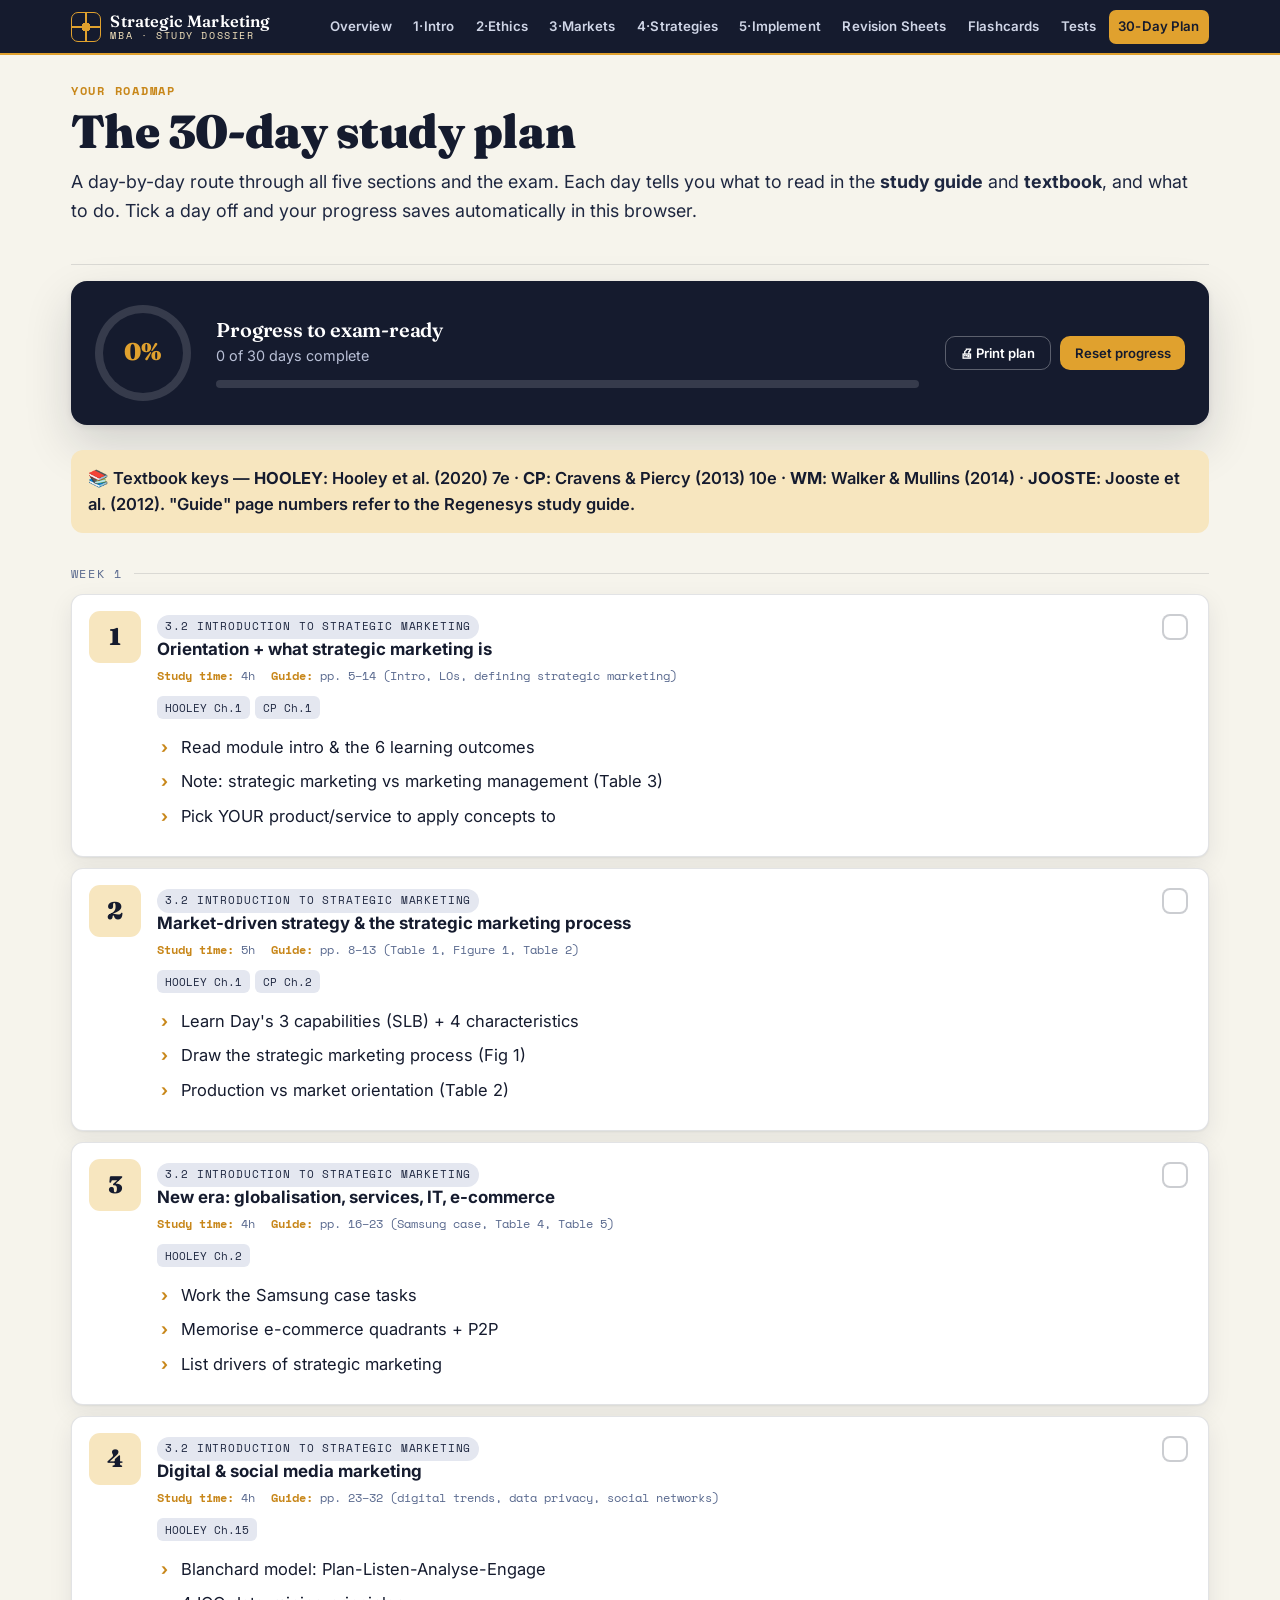
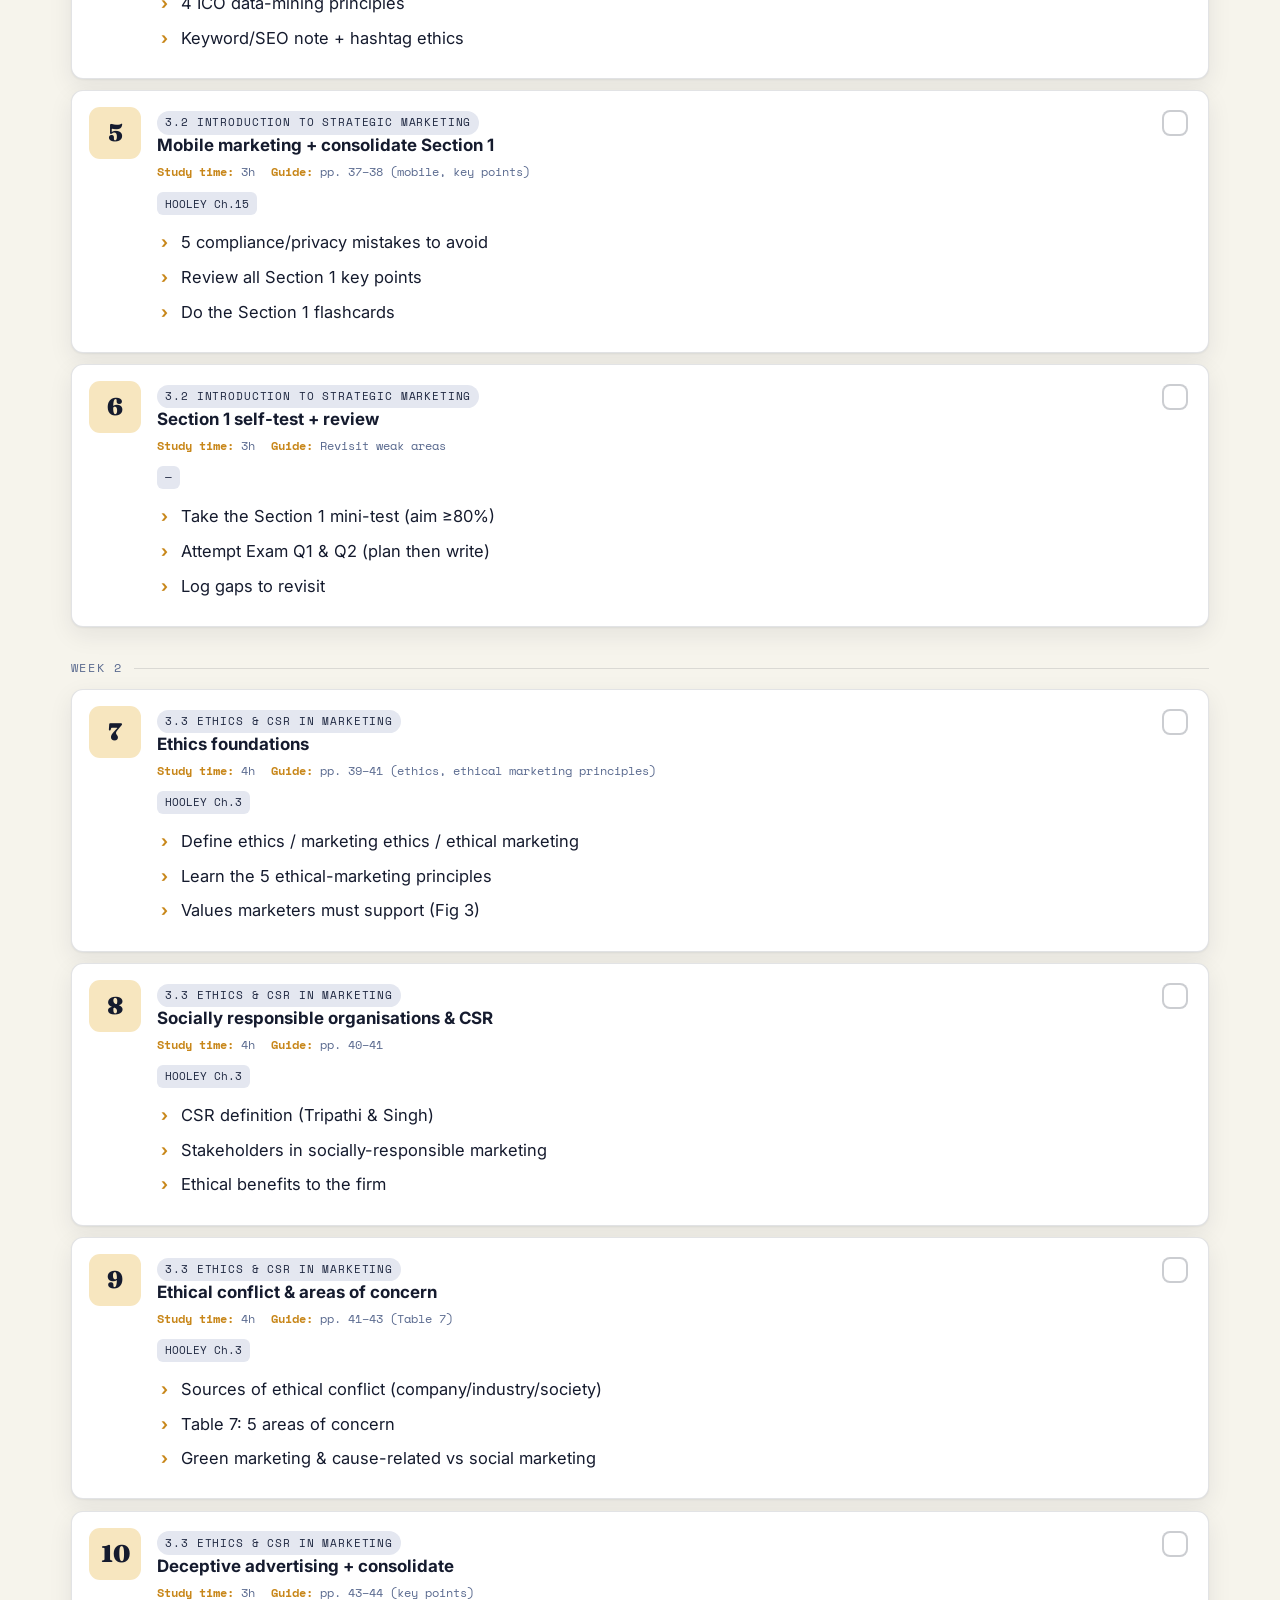
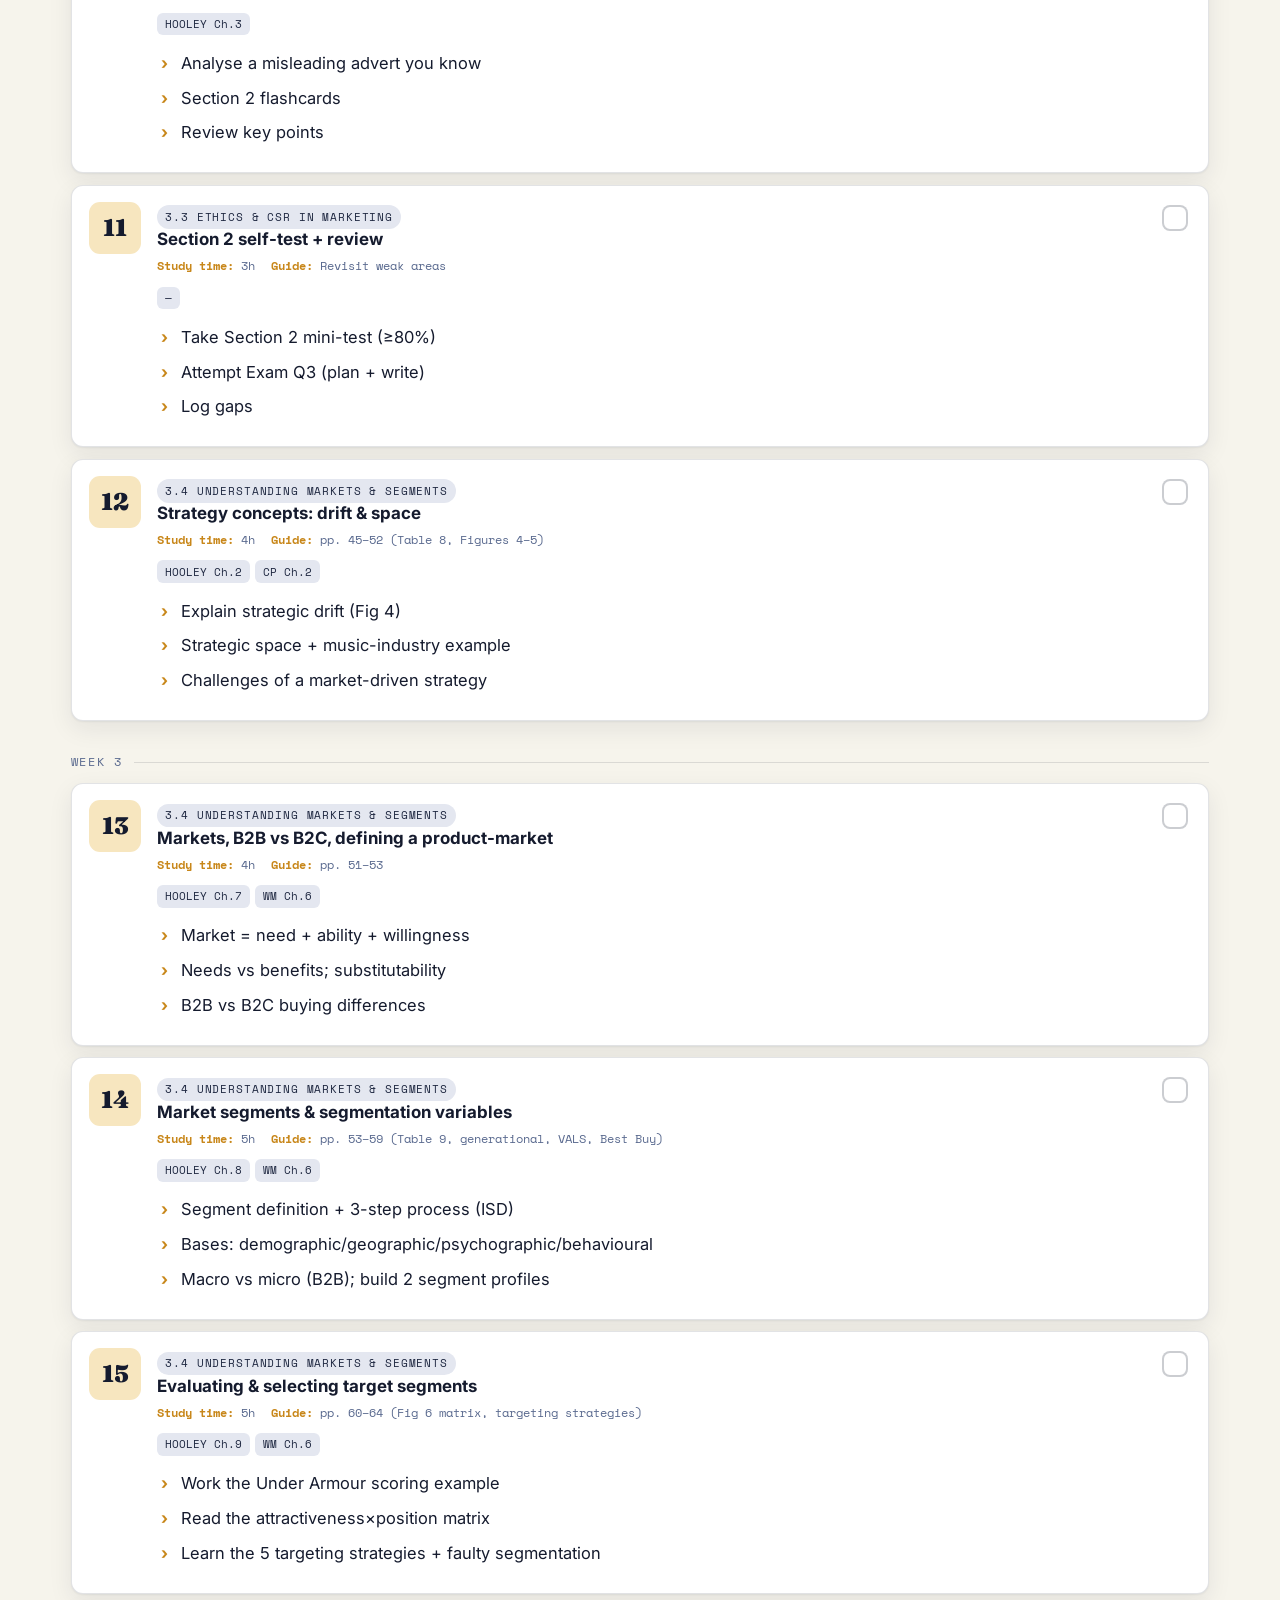
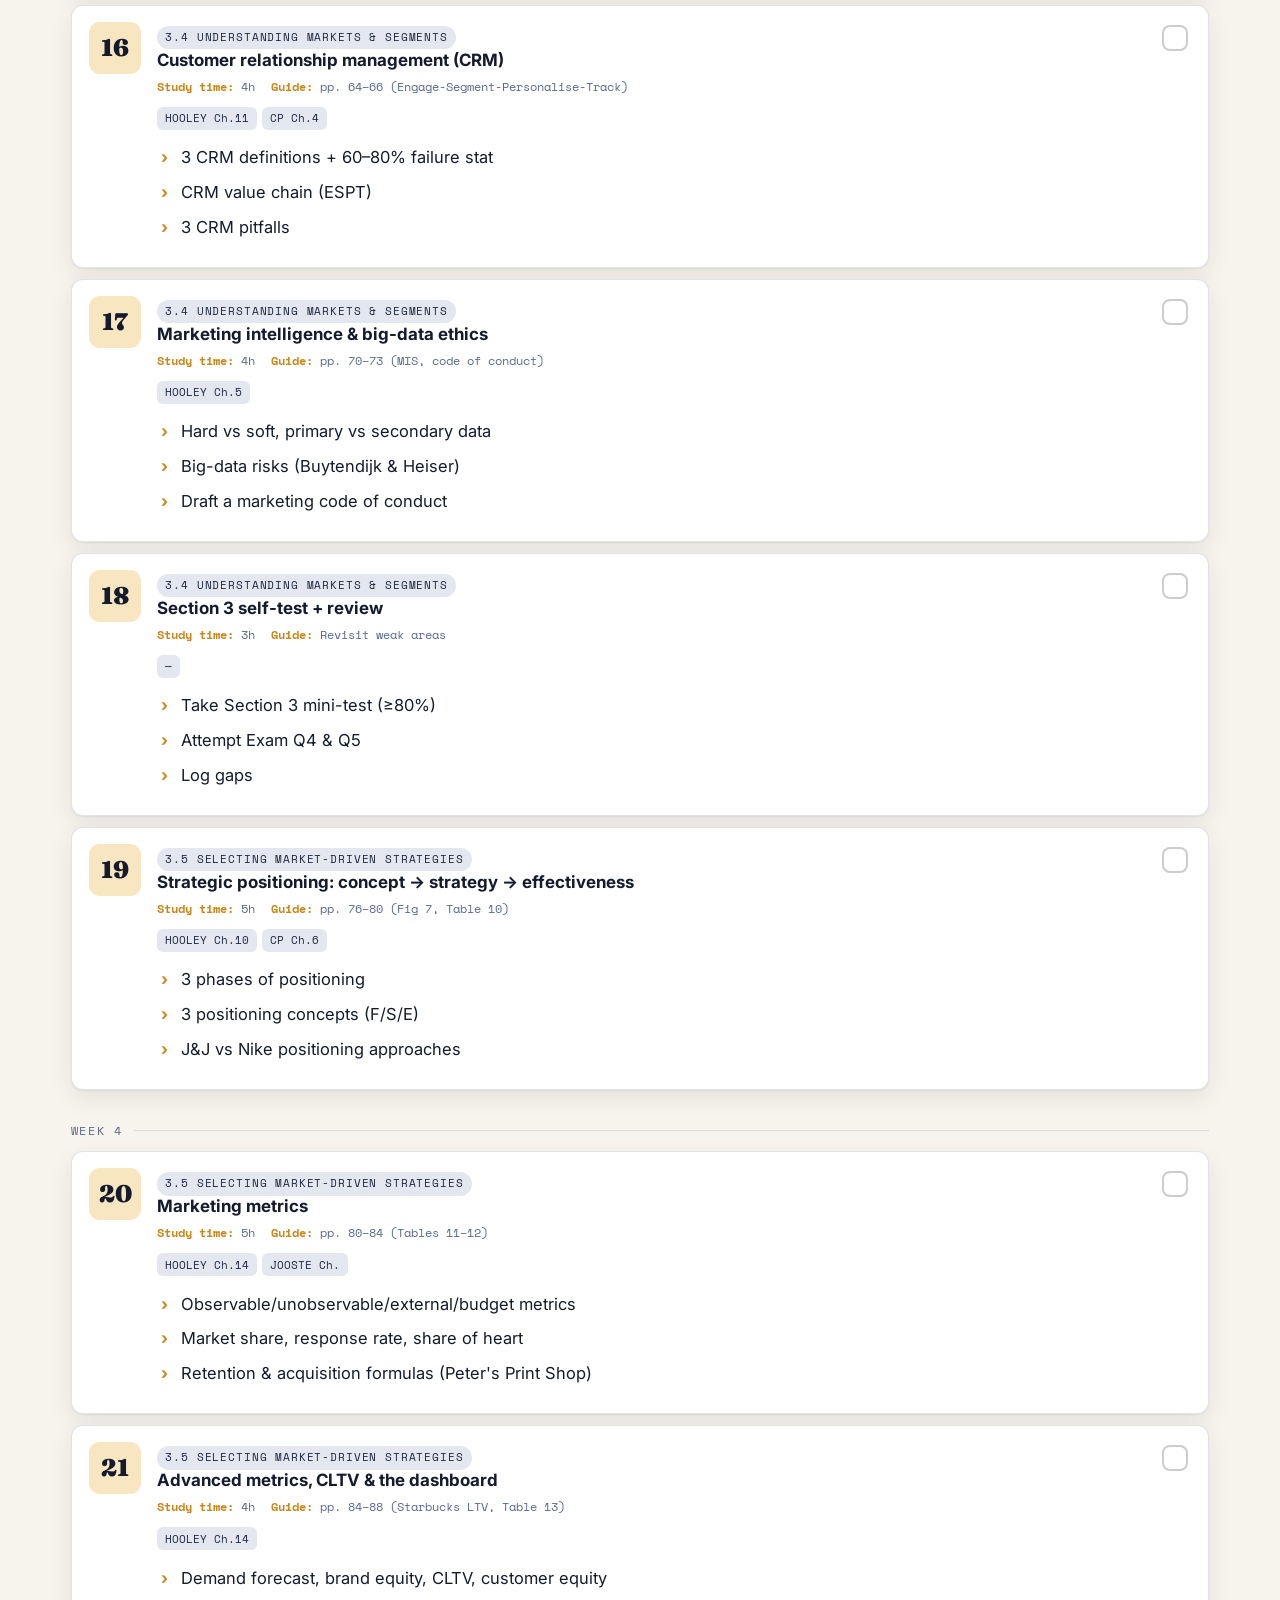
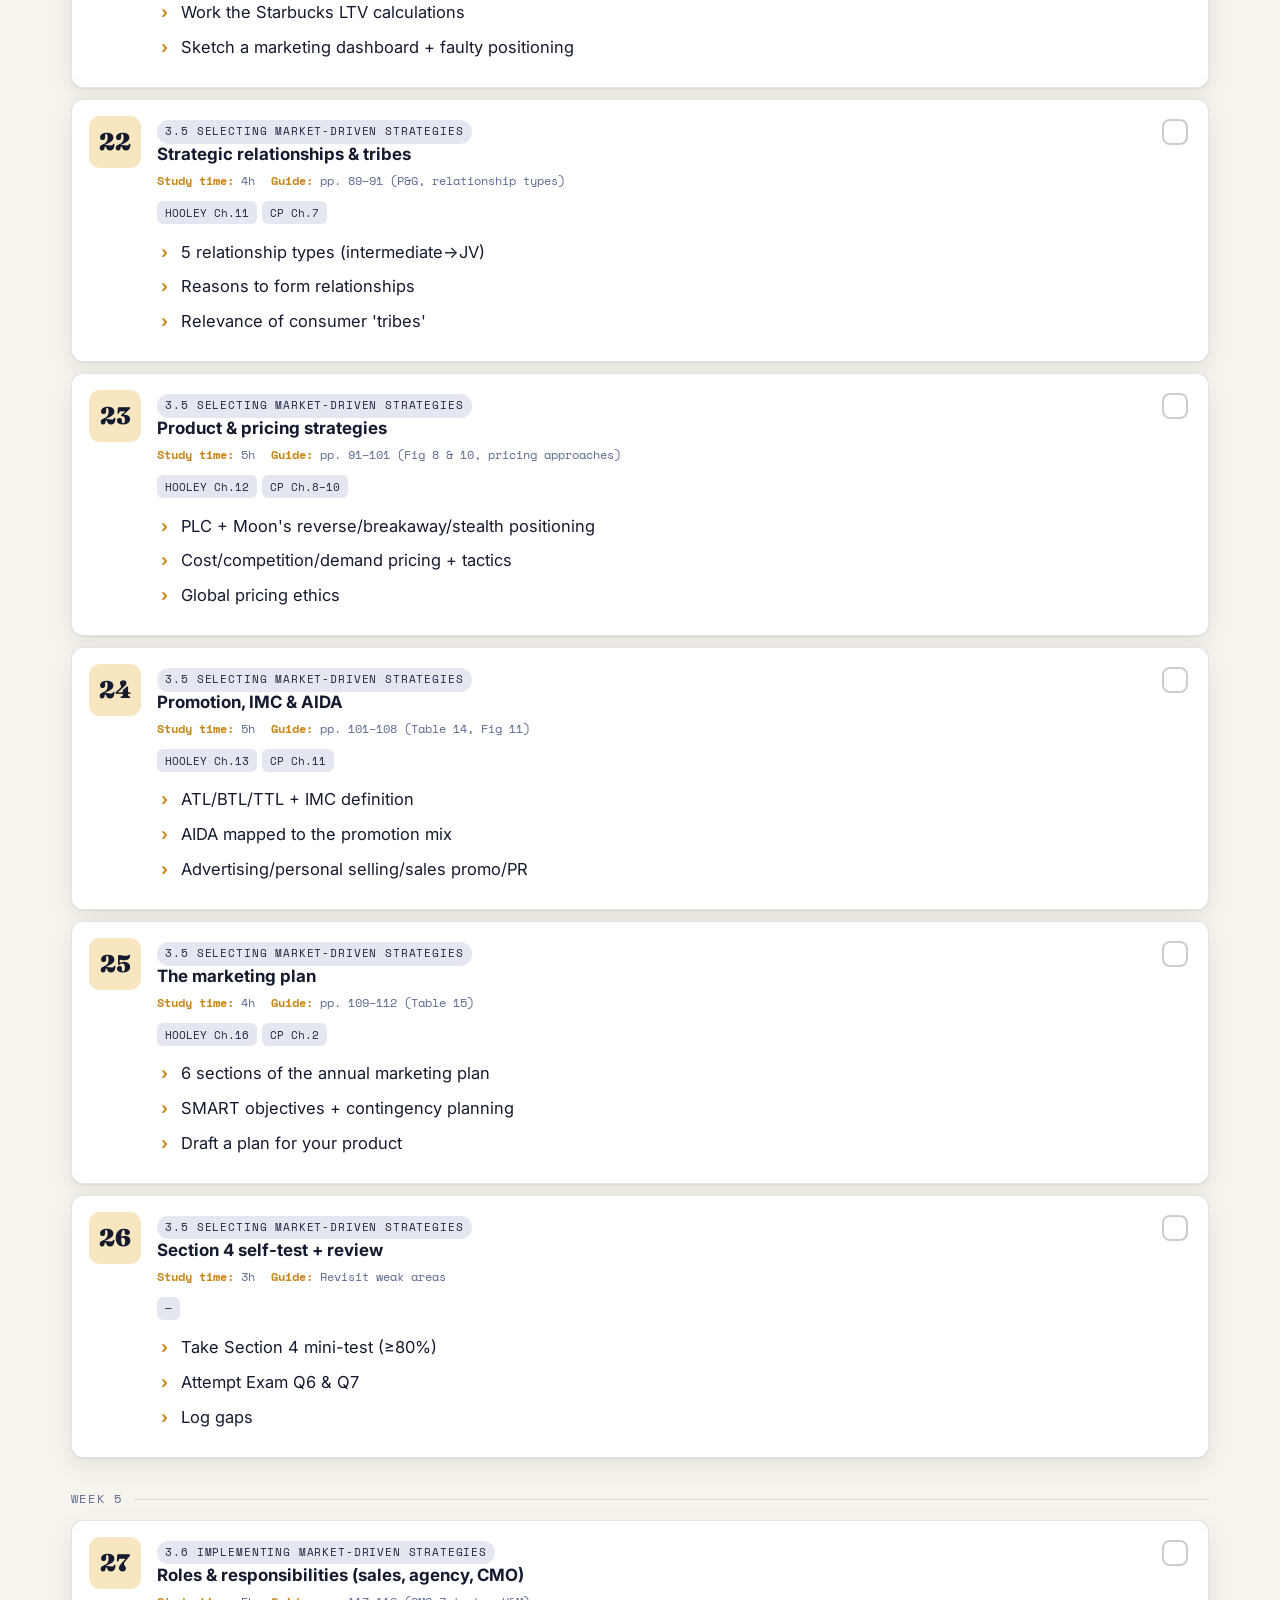
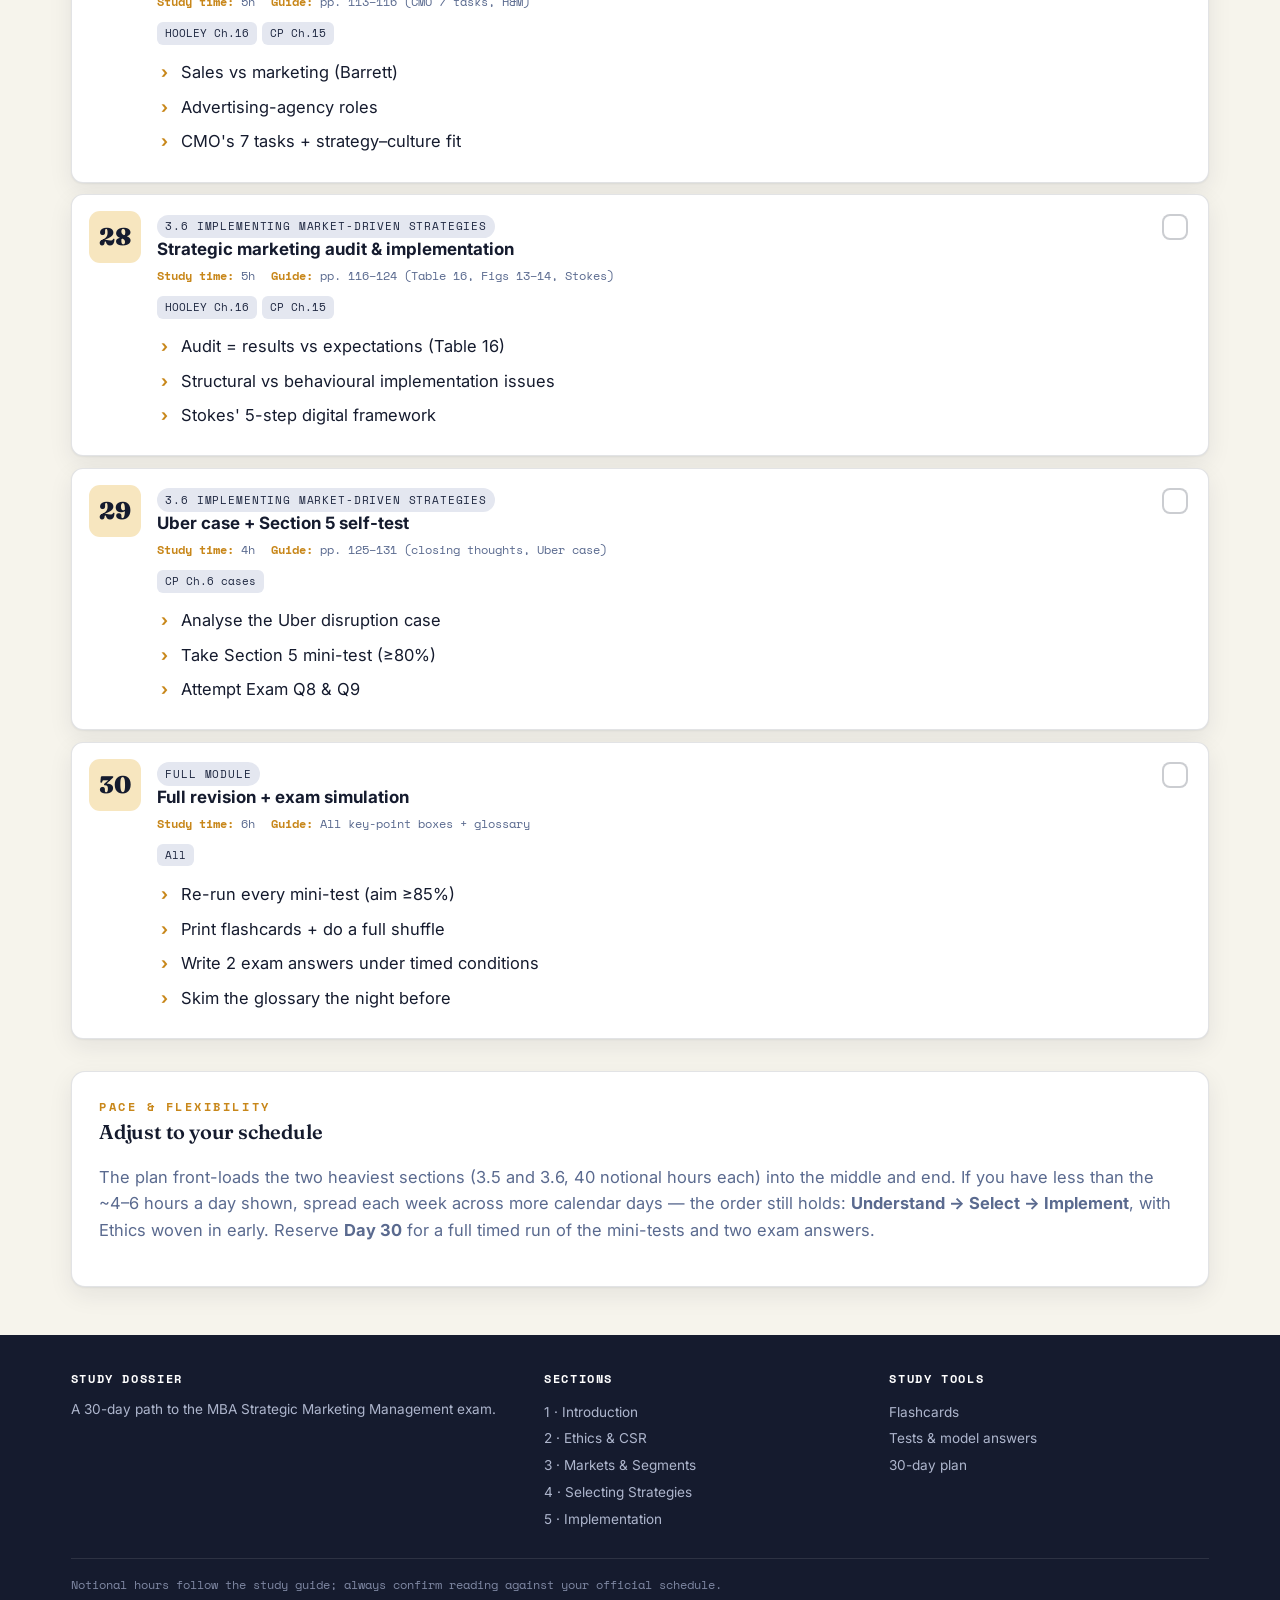
==== commit 04cf399a: "Add vibrant printable revision-sheet library Adds six original visual memory posters with mind maps," ====
--- a/calendar.html
+++ b/calendar.html
@@ -11,7 +11,7 @@
   <meta name="apple-mobile-web-app-capable" content="yes">
   <meta name="apple-mobile-web-app-status-bar-style" content="black-translucent">
   <meta name="apple-mobile-web-app-title" content="SM Dossier">
-  <link rel="stylesheet" href="styles.css">
+  <link rel="stylesheet" href="styles.css?v=6">
 </head>
 <body>
 
@@ -25,6 +25,7 @@
     <a href="section-3-markets.html">3·Markets</a>
     <a href="section-4-strategies.html">4·Strategies</a>
     <a href="section-5-implementation.html">5·Implement</a>
+    <a href="revision-sheets.html">Revision Sheets</a>
     <a href="flashcards.html">Flashcards</a>
     <a href="tests.html">Tests</a>
     <a href="calendar.html">30-Day Plan</a>
@@ -71,7 +72,8 @@
   <div class="fine">Notional hours follow the study guide; always confirm reading against your official schedule.</div>
 </div></footer>
 
-<script src="data.js"></script>
-<script src="app.js"></script>
+<script src="data.js?v=6"></script>
+<script src="assessment-data.js?v=6"></script>
+<script src="app.js?v=6"></script>
 </body>
 </html>
--- a/styles.css
+++ b/styles.css
@@ -338,7 +338,7 @@
 .deep-notes-callout .kicker{color:var(--amber);font-weight:700}.deep-notes-callout p{margin:.15rem 0;color:#d7dbea;font-size:.9rem}.deep-notes-callout .btn{margin-left:auto;white-space:nowrap}
 .notes-wrap{padding-top:1.2rem;padding-bottom:3rem}.notes-filter{display:flex;gap:.45rem;flex-wrap:wrap;margin-top:1rem}.notes-filter a{text-decoration:none}
 .note-grid{display:grid;grid-template-columns:repeat(2,minmax(0,1fr));gap:1rem}.note-card{background:#fff;border:1px solid var(--line);border-radius:14px;padding:1.25rem;box-shadow:var(--shadow);display:flex;flex-direction:column}.note-card h2{font-size:1.35rem;margin:.55rem 0 .35rem}.note-card p{color:var(--ink-2);flex:1}.note-card-meta{display:flex;justify-content:space-between;color:var(--amber-deep);font-weight:700}.source-line{color:var(--slate);border-top:1px solid var(--line);padding-top:.7rem;margin:.7rem 0 1rem;letter-spacing:0;text-transform:none}
-.deep-note{max-width:850px}.note-meta{display:flex;gap:.5rem;flex-wrap:wrap}.note-crumb{display:flex;gap:.5rem;align-items:center;margin:1rem 0 2rem;color:var(--slate);text-transform:none;letter-spacing:0}.note-crumb a{color:var(--amber-deep)}.deep-note section{margin:1.8rem 0}.deep-steps{list-style:none;padding:0;display:grid;gap:.7rem}.deep-steps li{display:grid;grid-template-columns:34px 1fr;gap:.8rem;align-items:start;background:#fff;border:1px solid var(--line);border-radius:10px;padding:.85rem}.deep-steps li>span{width:30px;height:30px;border-radius:50%;display:grid;place-items:center;background:var(--amber-soft);color:var(--amber-deep);font-family:'Space Mono',monospace;font-weight:700}.deep-steps p{margin:.2rem 0}
+.deep-note{max-width:850px}.note-meta{display:flex;gap:.5rem;flex-wrap:wrap}.note-crumb{display:flex;gap:.5rem;align-items:center;margin:1rem 0 2rem;color:var(--slate);text-transform:none;letter-spacing:0}.note-crumb a{color:var(--amber-deep)}.deep-note section{margin:1.8rem 0}.deep-steps{list-style:none;padding:0;display:grid;gap:.7rem}.deep-steps li{display:grid;grid-template-columns:34px 1fr;gap:.8rem;align-items:start;background:#fff;border:1px solid var(--line);border-radius:10px;padding:.85rem}.deep-steps li>span{width:30px;height:30px;border-radius:50%;display:grid;place-items:center;background:var(--amber-soft);color:var(--amber-deep);font-family:'Space Mono',monospace;font-weight:700}.deep-steps p{margin:.2rem 0}.deep-chapter{padding-top:.5rem;border-top:1px solid var(--line)}.deep-chapter>p{font-size:1.03rem;line-height:1.78;max-width:76ch}.critical-insight{margin:1.2rem 0;padding:1rem 1.15rem;border-left:4px solid var(--amber);background:var(--amber-soft);border-radius:0 10px 10px 0}.critical-insight>strong{font-family:'Space Mono',monospace;text-transform:uppercase;letter-spacing:.1em;font-size:.7rem;color:var(--amber-deep)}.critical-insight p{margin:.35rem 0 0;font-weight:600}.analysis-steps{list-style:none;padding:0;display:grid;gap:.65rem;counter-reset:analysis}.analysis-steps li{counter-increment:analysis;background:#fff;border:1px solid var(--line);border-radius:10px;padding:.85rem 1rem .85rem 3.4rem;position:relative}.analysis-steps li::before{content:counter(analysis);position:absolute;left:1rem;top:.85rem;width:26px;height:26px;border-radius:50%;display:grid;place-items:center;background:var(--ink);color:var(--amber);font-family:'Space Mono',monospace;font-weight:700}.table-scroll{overflow-x:auto;margin:1rem 0}.deep-matrix{width:100%;border-collapse:collapse;background:#fff;font-size:.9rem}.deep-matrix th,.deep-matrix td{border:1px solid var(--line);padding:.75rem;vertical-align:top;text-align:left}.deep-matrix th{background:var(--ink);color:#fff}.exam-blueprint{background:#fff;border:1px solid var(--line);border-radius:12px;padding:1rem 1.2rem;box-shadow:var(--shadow)}.exam-blueprint p{padding:.6rem 0;margin:0;border-bottom:1px solid var(--line)}.exam-blueprint p:last-child{border-bottom:0}
 
 .next-prev{display:flex;justify-content:space-between;gap:1rem;margin-top:2.5rem;flex-wrap:wrap}
 .next-prev a{flex:1;min-width:220px;background:#fff;border:1px solid var(--line);border-radius:12px;padding:1rem 1.2rem;text-decoration:none;color:var(--ink);box-shadow:var(--shadow)}
@@ -371,6 +371,18 @@
 }
 
 /* ============ PRINT ============ */
+/* Assessment source direction */
+.answer-source{margin:.65rem 0 1rem;padding:.65rem .8rem;background:var(--teal-soft);border-left:3px solid var(--teal);border-radius:0 8px 8px 0;color:var(--ink);font-size:.82rem;line-height:1.45}
+
+/* Deep-note reading refinements */
+.exam-blueprint-label{font-family:'Space Mono',monospace;font-size:.7rem;font-weight:700;letter-spacing:.11em;text-transform:uppercase;color:var(--amber-deep);margin-bottom:.35rem}
+.deep-note strong{color:var(--ink)}
+.deep-matrix td:first-child{font-weight:700;color:var(--ink)}
+.source-trail{margin:1rem 0 2rem;padding:1rem 1.15rem;background:#fff;border:1px solid var(--line);border-top:4px solid var(--teal);border-radius:12px;box-shadow:var(--shadow)}
+.source-trail-head{display:flex;align-items:baseline;gap:.7rem;flex-wrap:wrap}.source-trail-head span{font-family:'Space Mono',monospace;font-size:.68rem;font-weight:700;letter-spacing:.11em;text-transform:uppercase;color:var(--teal)}.source-trail-head strong{font-family:'DM Serif Display',serif;font-size:1.2rem}.source-trail>p{margin:.4rem 0 .65rem;color:var(--slate);font-size:.88rem}.source-trail ul{margin:0;padding-left:1.1rem;display:grid;gap:.35rem}.source-trail li{font-size:.88rem;line-height:1.45}
+.update-notice{position:fixed;left:50%;bottom:1rem;transform:translateX(-50%);z-index:9999;width:min(680px,calc(100% - 2rem));display:flex;align-items:center;gap:1rem;padding:.9rem 1rem;background:var(--ink);color:#fff;border:1px solid #39435e;border-radius:14px;box-shadow:0 18px 50px rgba(8,13,27,.32)}.update-notice p{margin:0;line-height:1.4;font-size:.9rem;flex:1}.update-notice strong{display:block;color:#fff}.update-notice .btn{white-space:nowrap}.update-notice[hidden]{display:none}
+@media(max-width:600px){.update-notice{align-items:stretch;flex-direction:column}.update-notice .btn{width:100%;text-align:center}}
+
 @media print{
   @page{margin:15mm}
   .topbar,.navtoggle,.foot,.spine,.btn-row,.flash-controls,.quiz-actions,
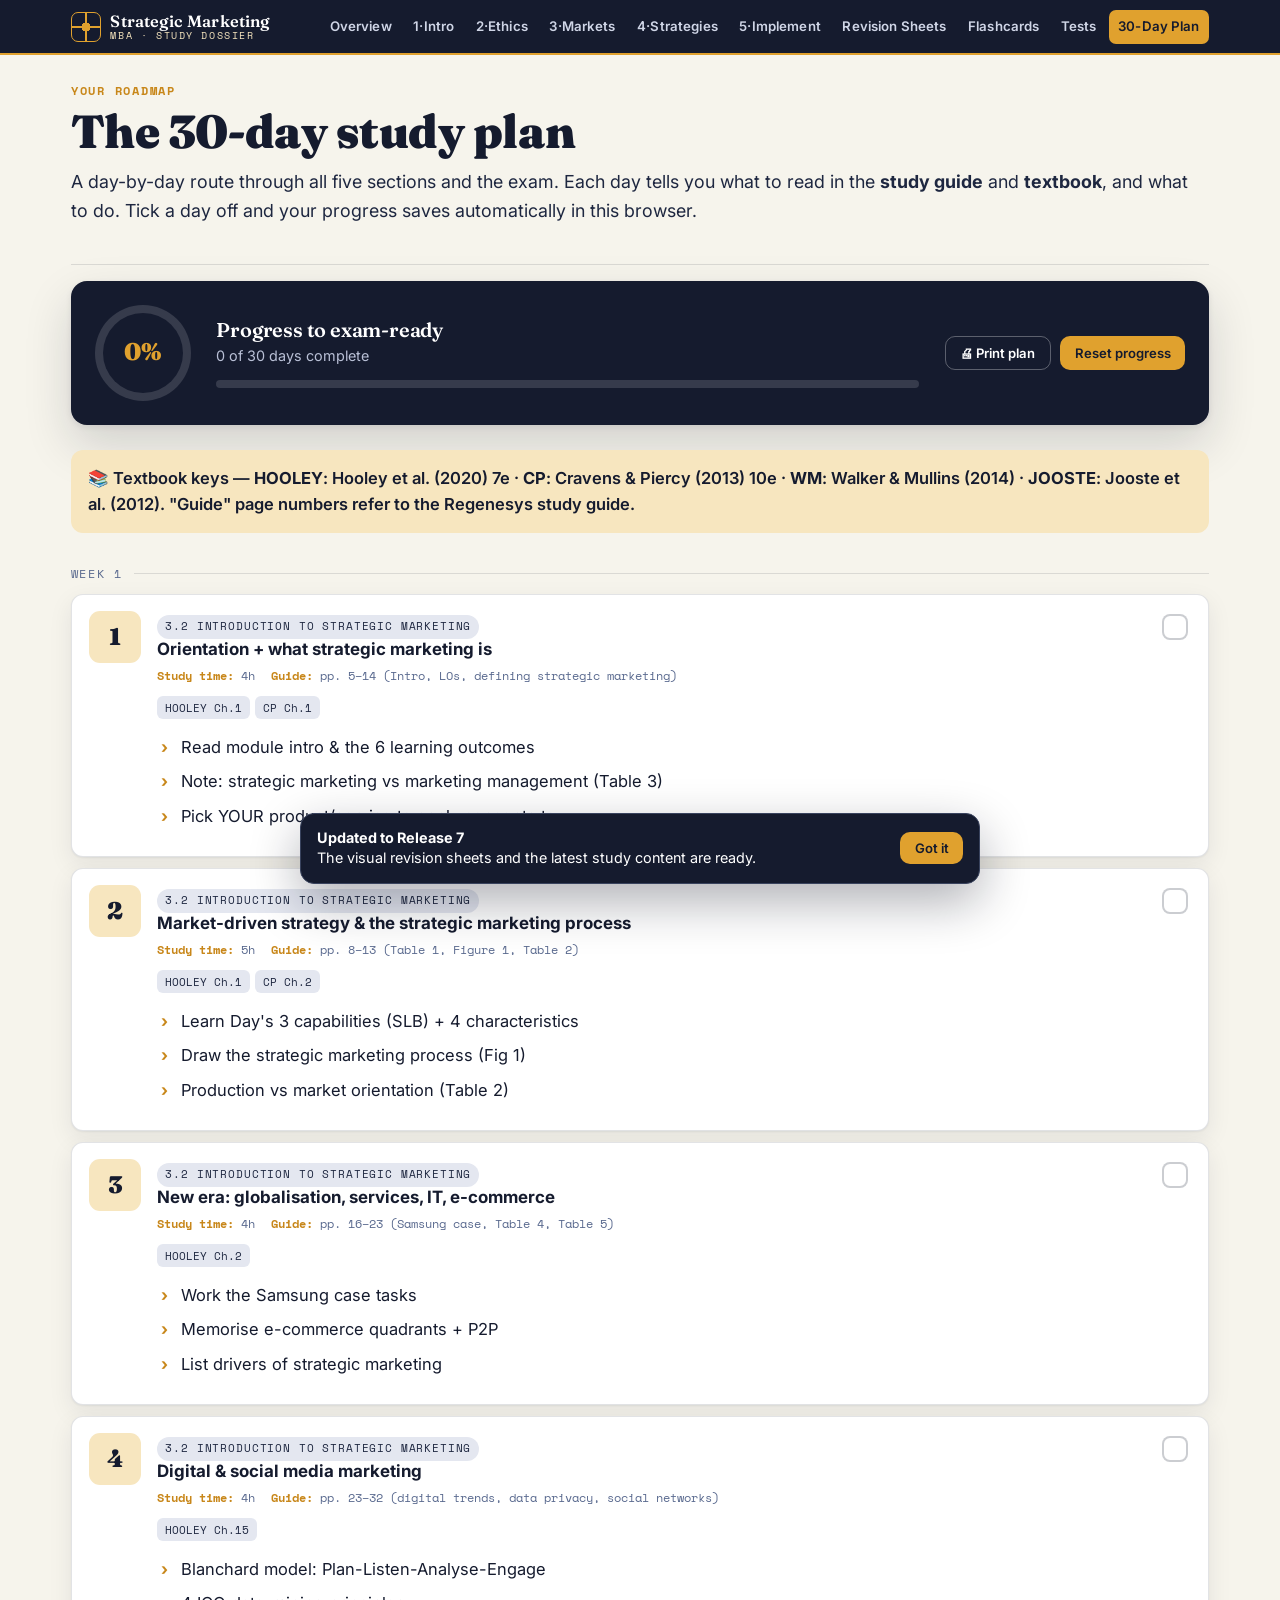
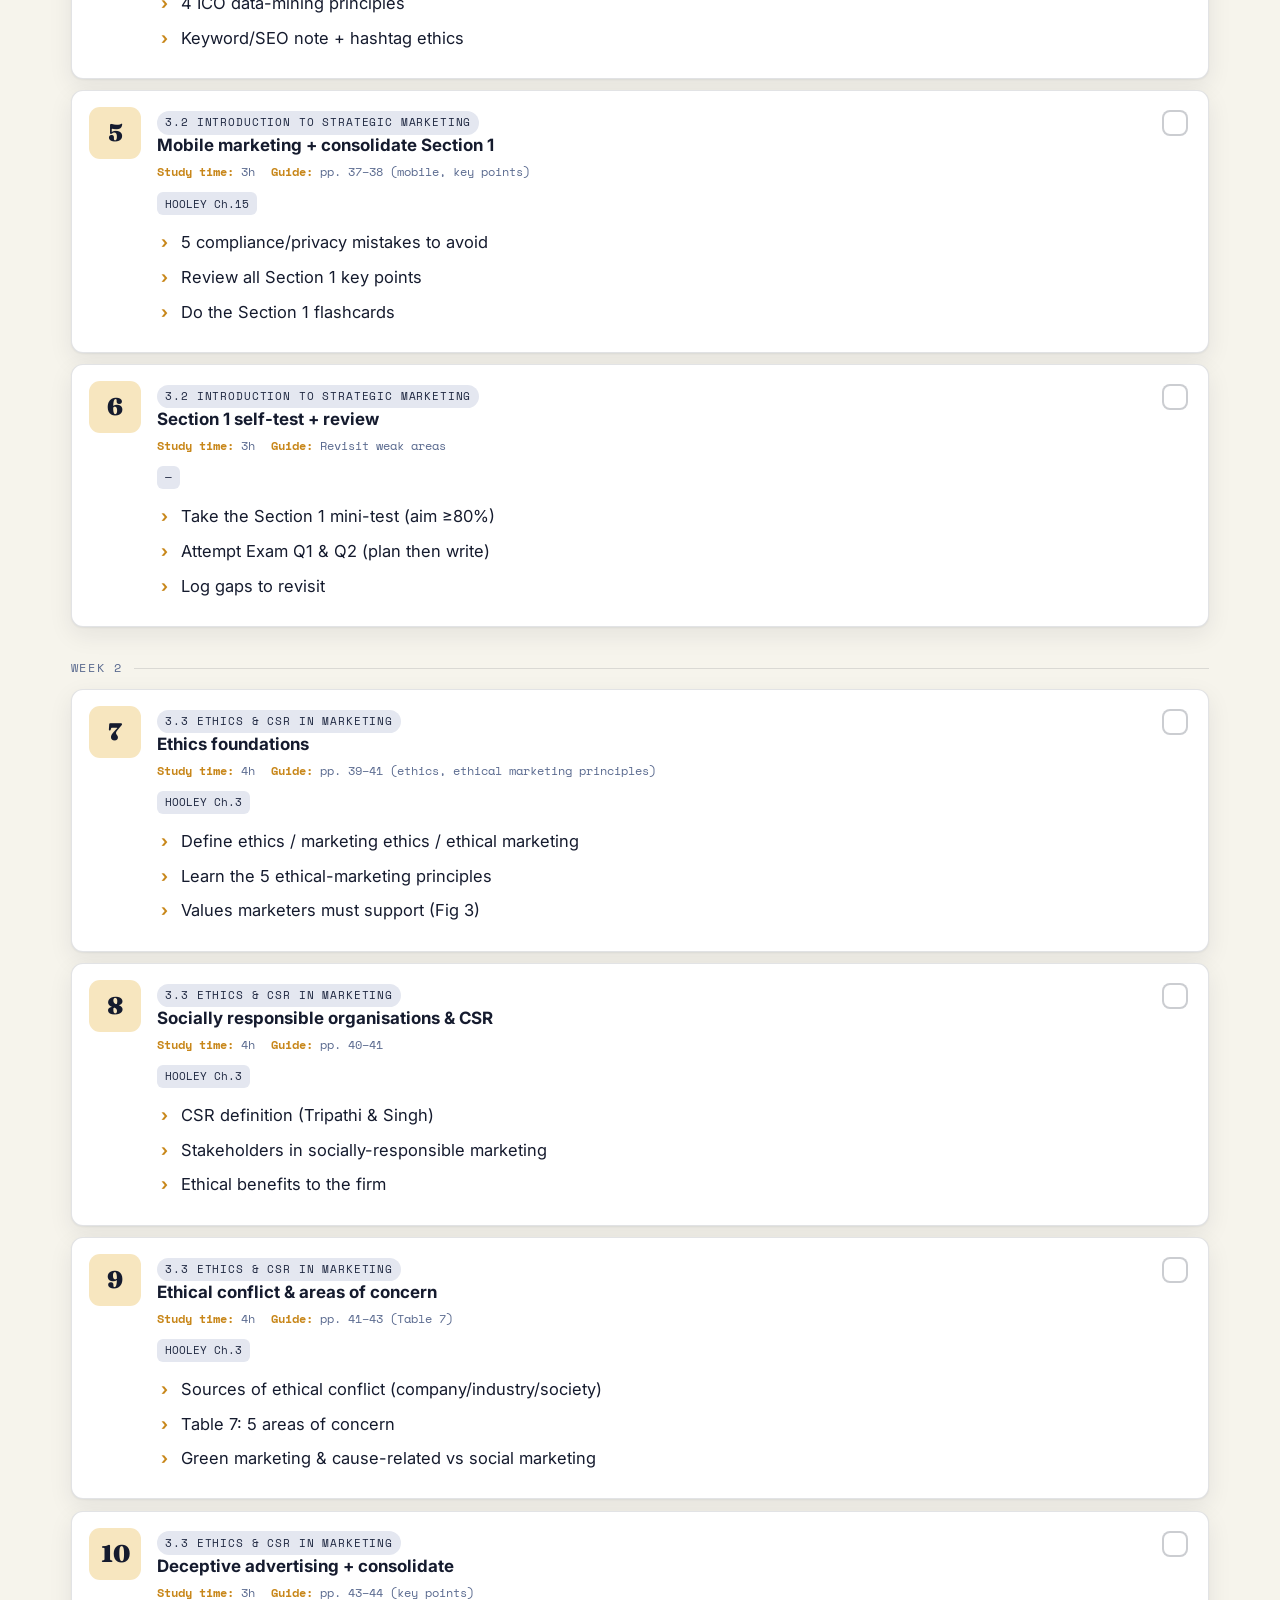
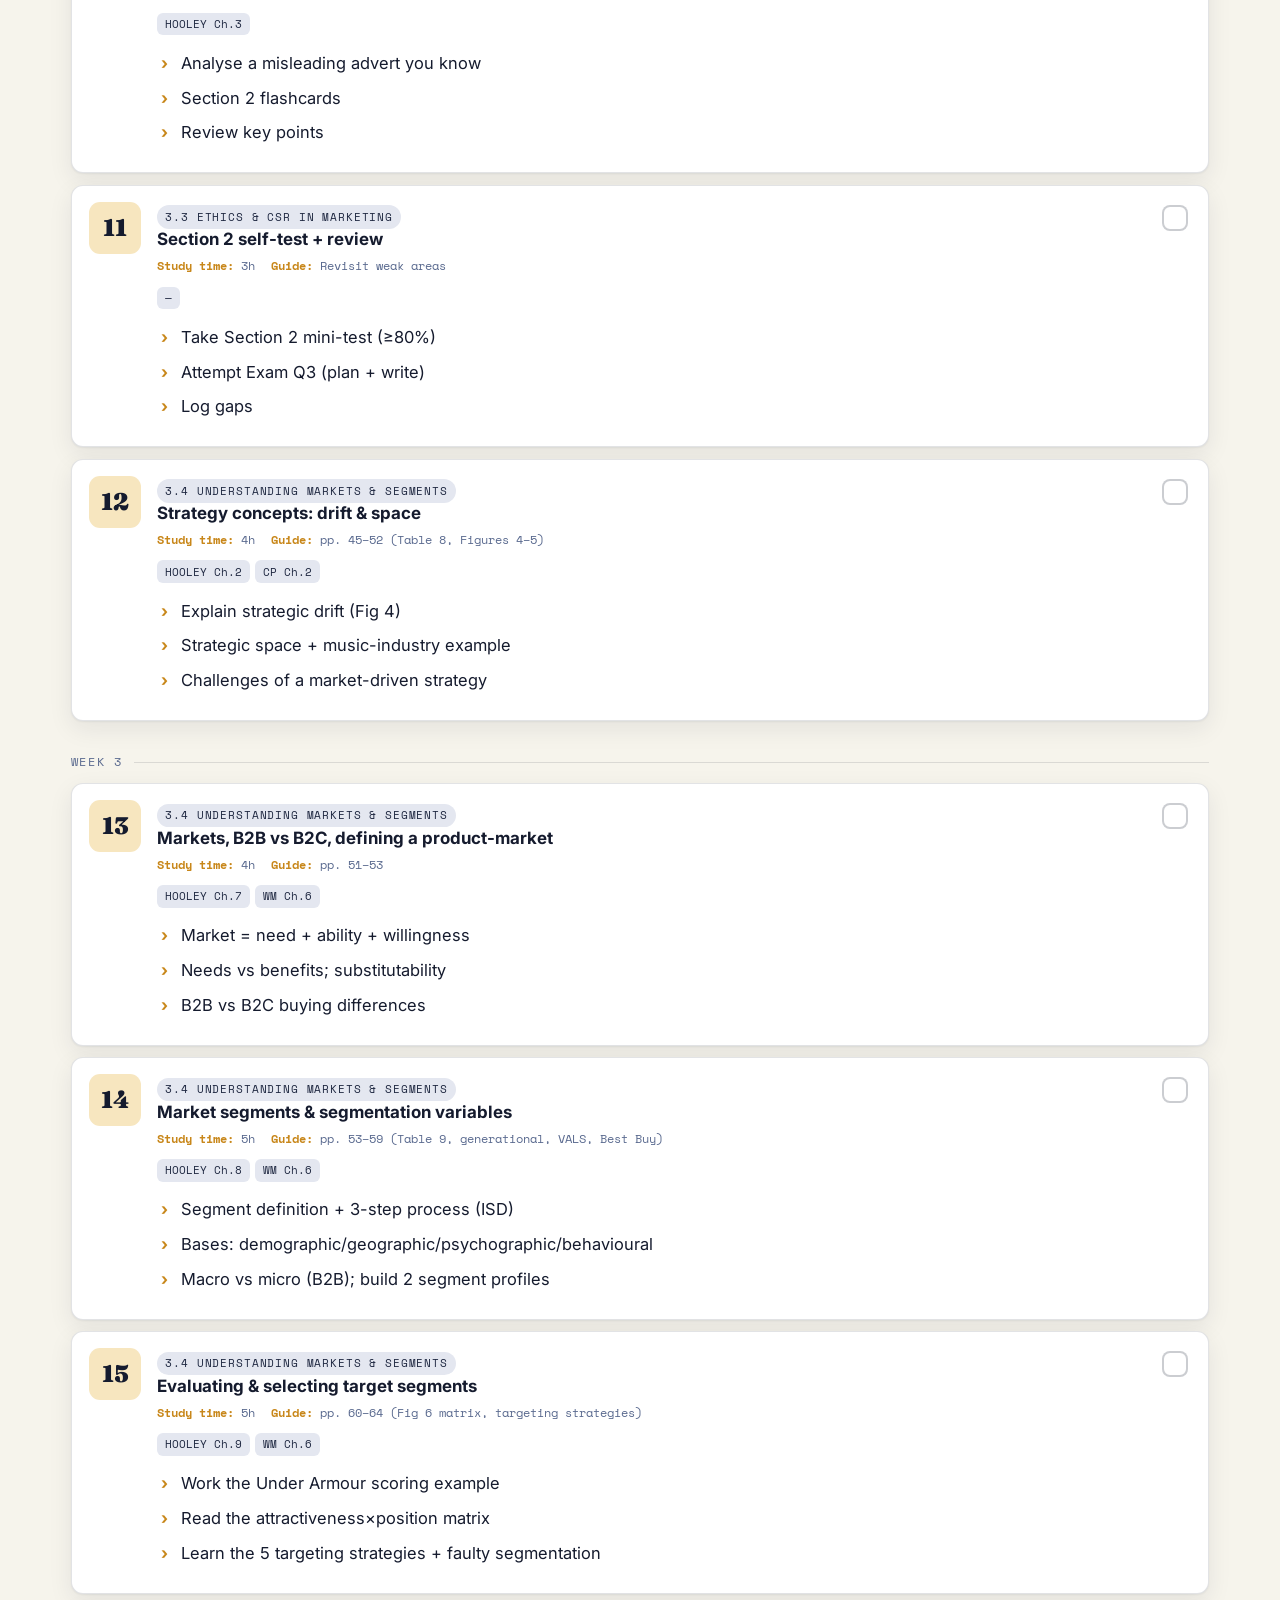
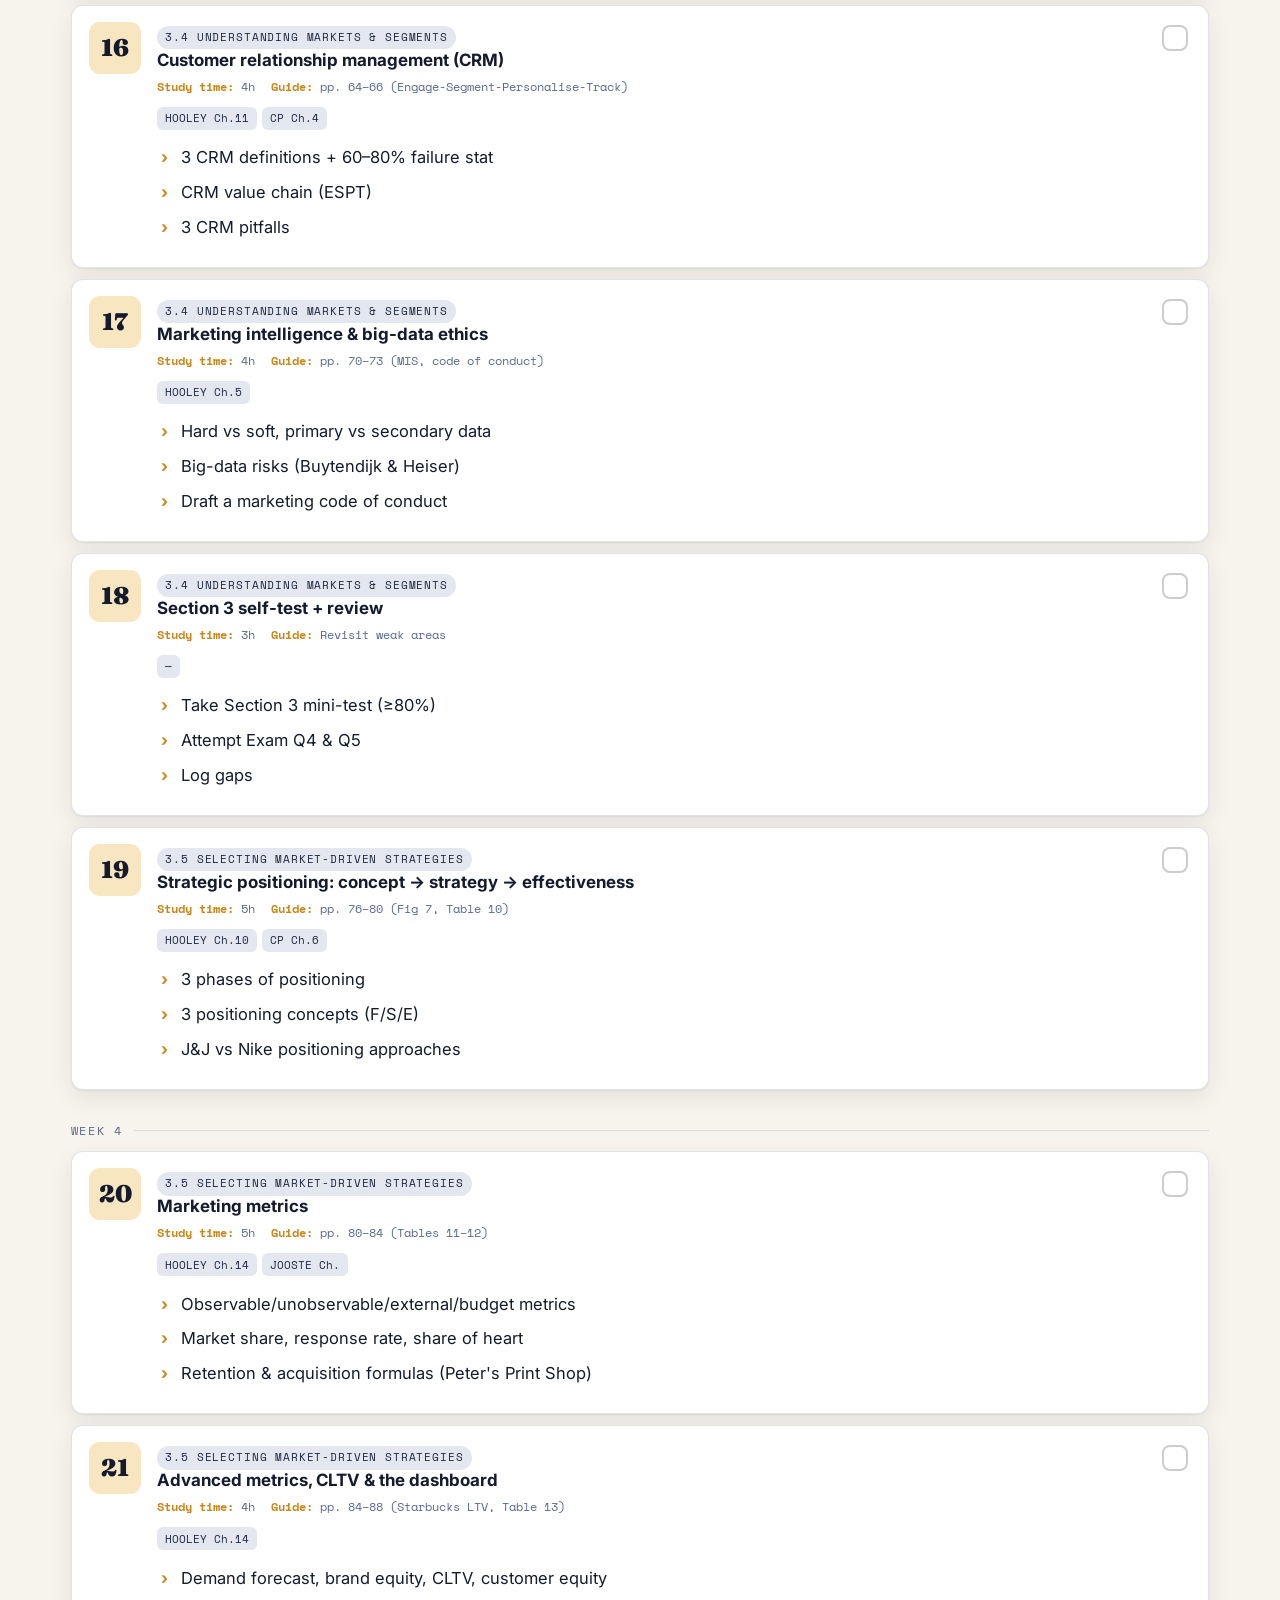
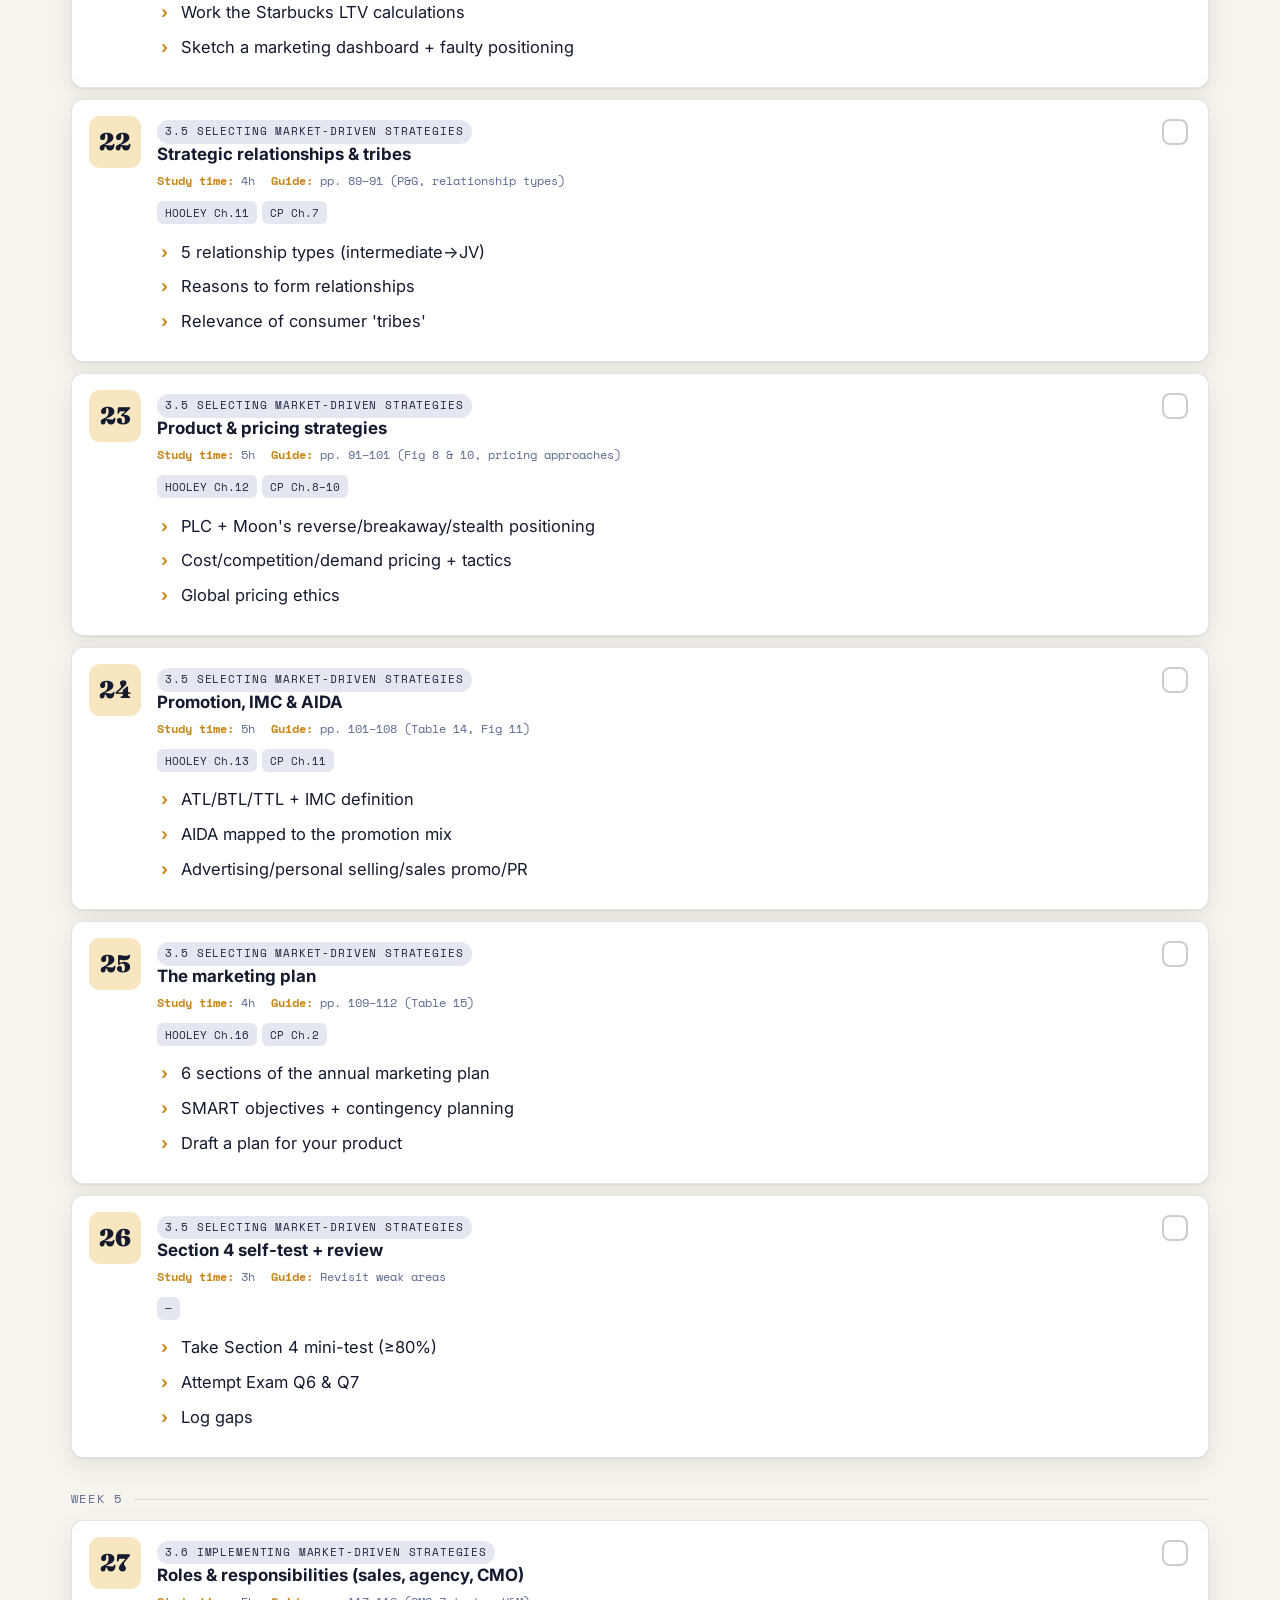
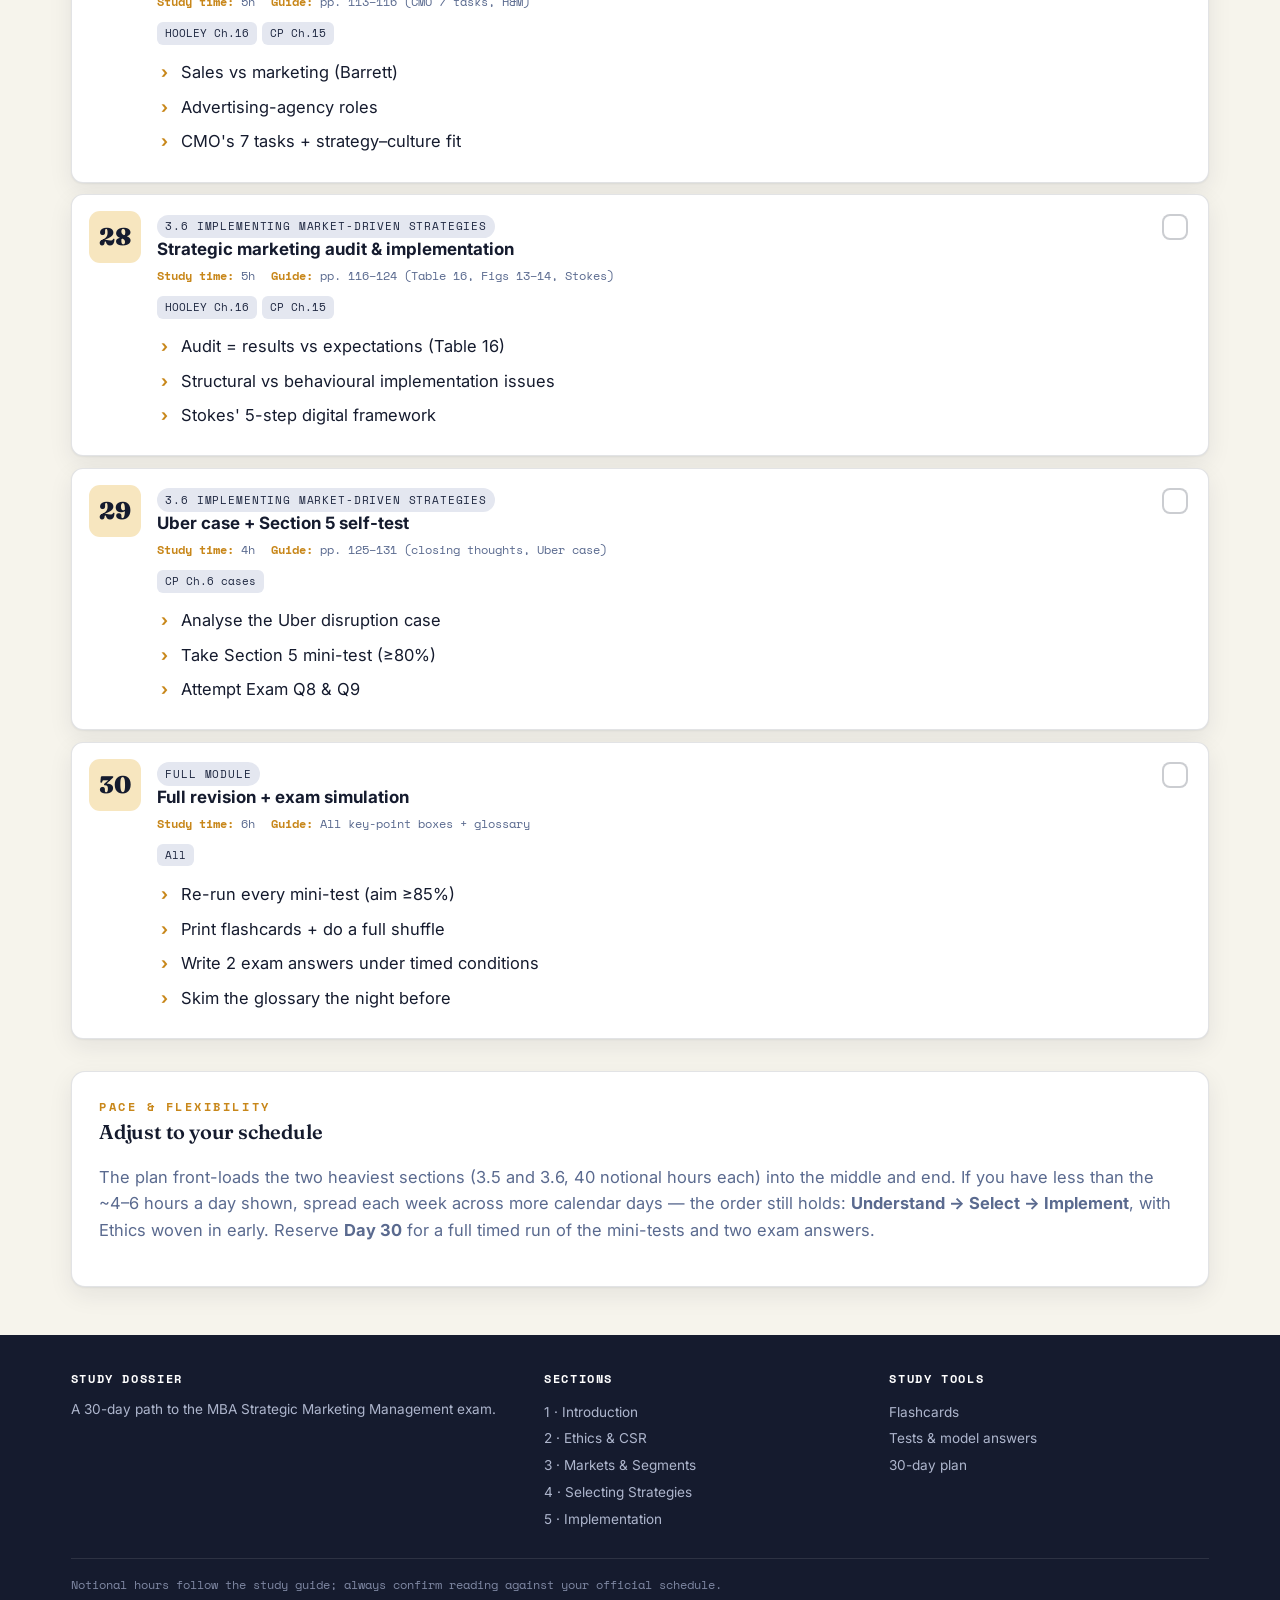
==== commit cf651bec: "Force installed apps to upgrade to Release 7 Immediately activates the new offline cache, refreshes " ====
--- a/calendar.html
+++ b/calendar.html
@@ -11,7 +11,7 @@
   <meta name="apple-mobile-web-app-capable" content="yes">
   <meta name="apple-mobile-web-app-status-bar-style" content="black-translucent">
   <meta name="apple-mobile-web-app-title" content="SM Dossier">
-  <link rel="stylesheet" href="styles.css?v=6">
+  <link rel="stylesheet" href="styles.css?v=7">
 </head>
 <body>
 
@@ -72,8 +72,8 @@
   <div class="fine">Notional hours follow the study guide; always confirm reading against your official schedule.</div>
 </div></footer>
 
-<script src="data.js?v=6"></script>
-<script src="assessment-data.js?v=6"></script>
-<script src="app.js?v=6"></script>
+<script src="data.js?v=7"></script>
+<script src="assessment-data.js?v=7"></script>
+<script src="app.js?v=7"></script>
 </body>
 </html>
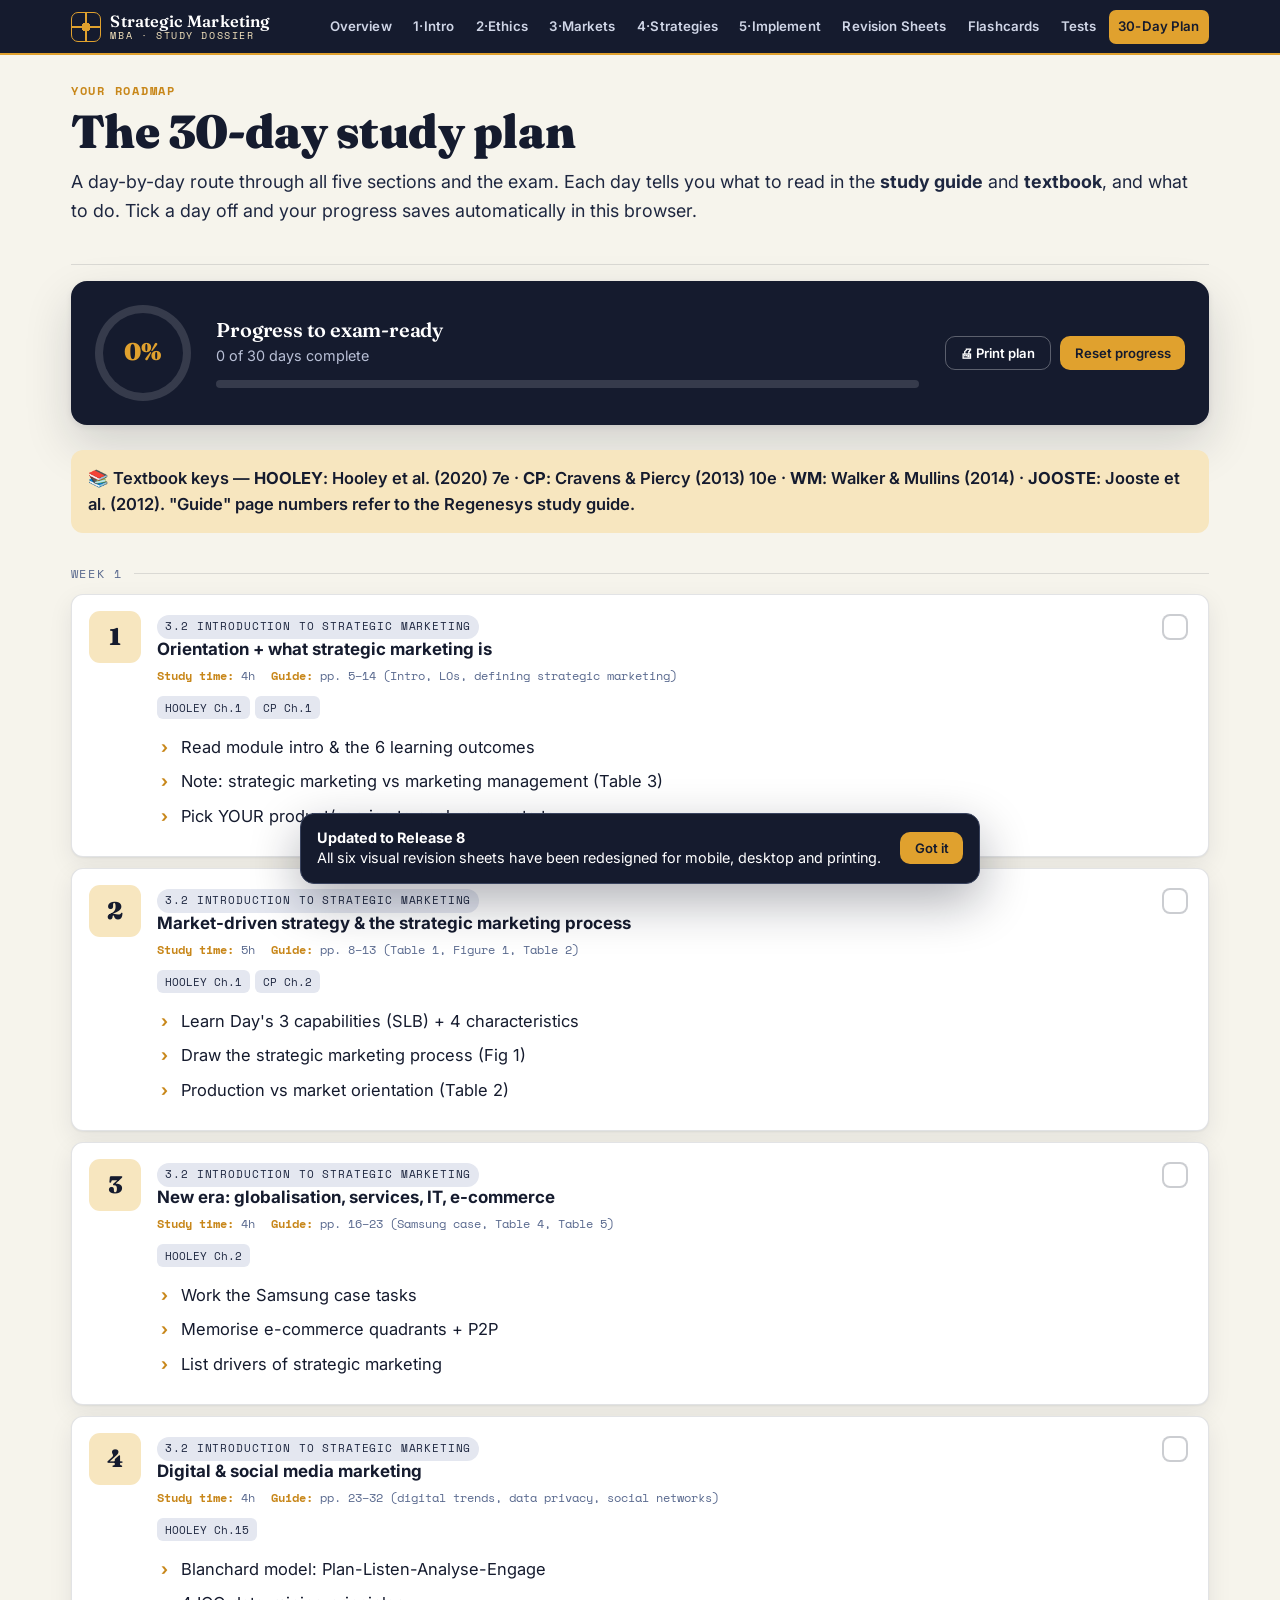
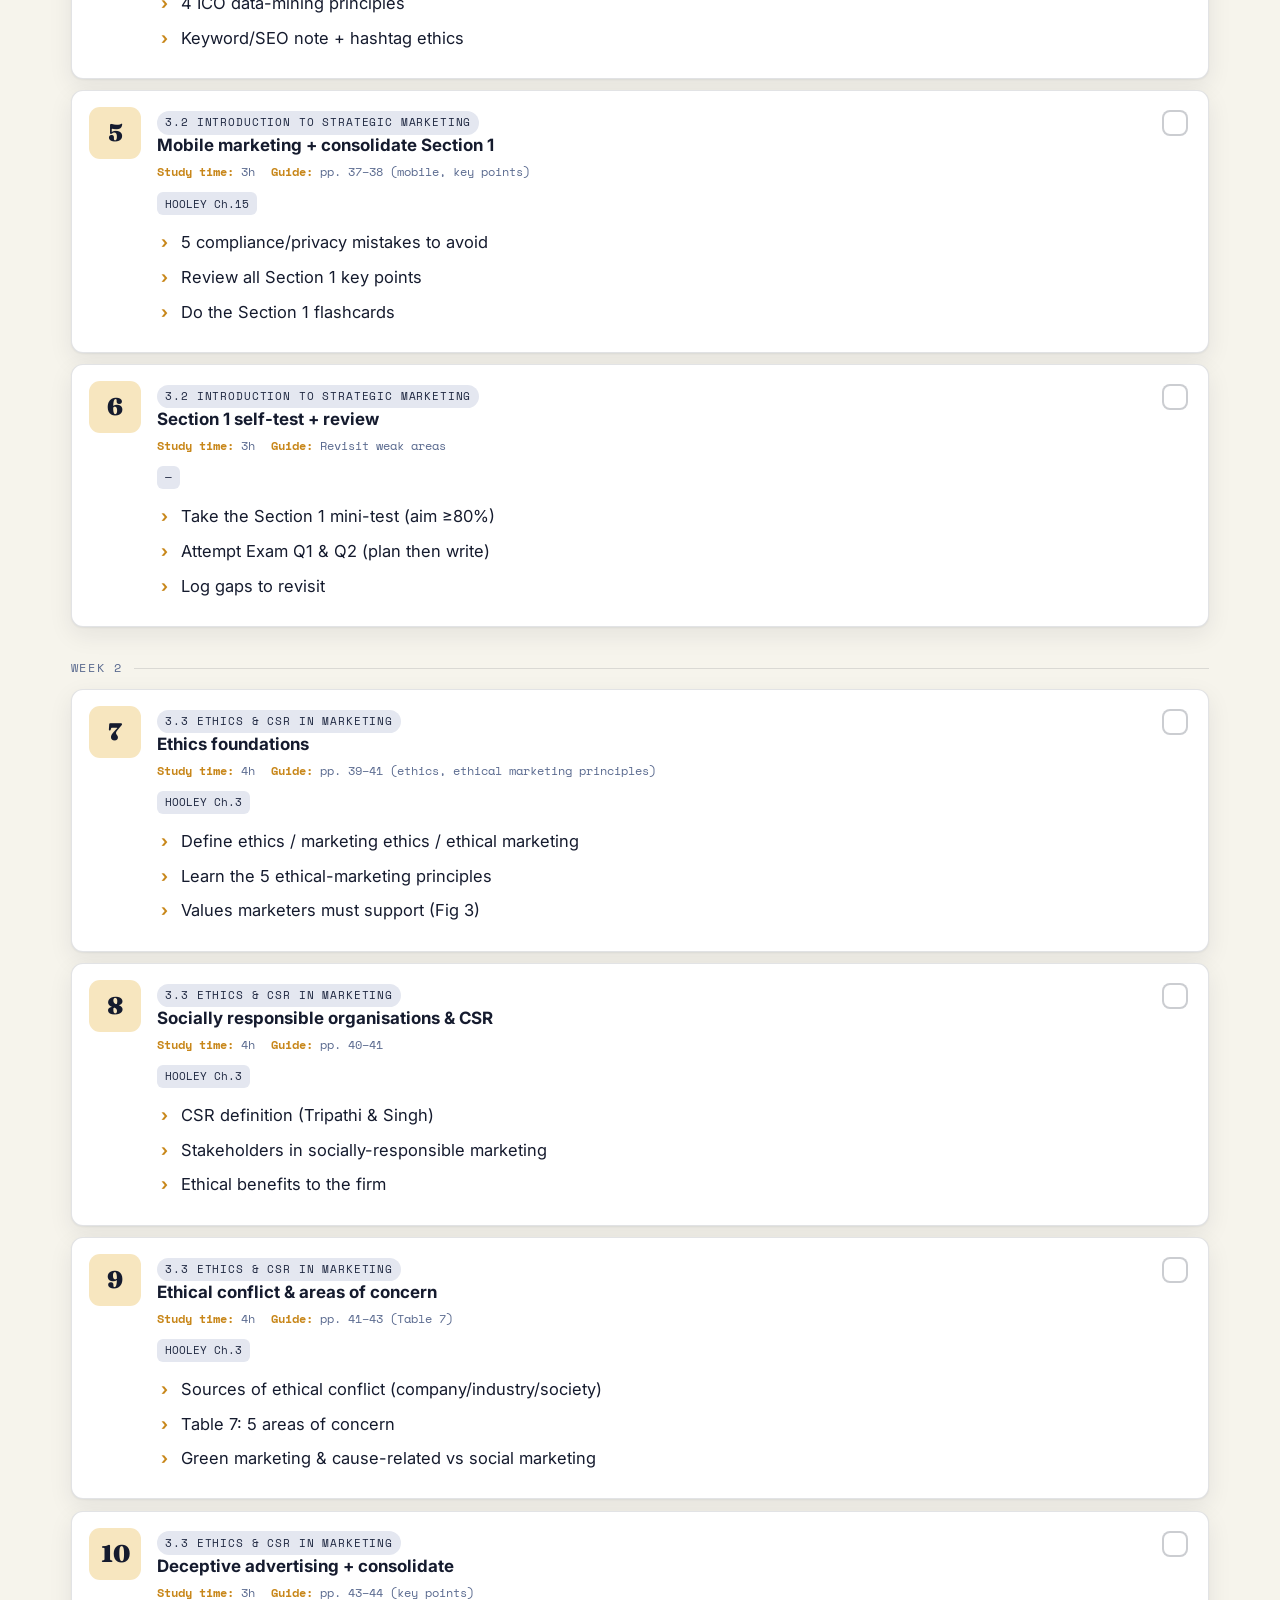
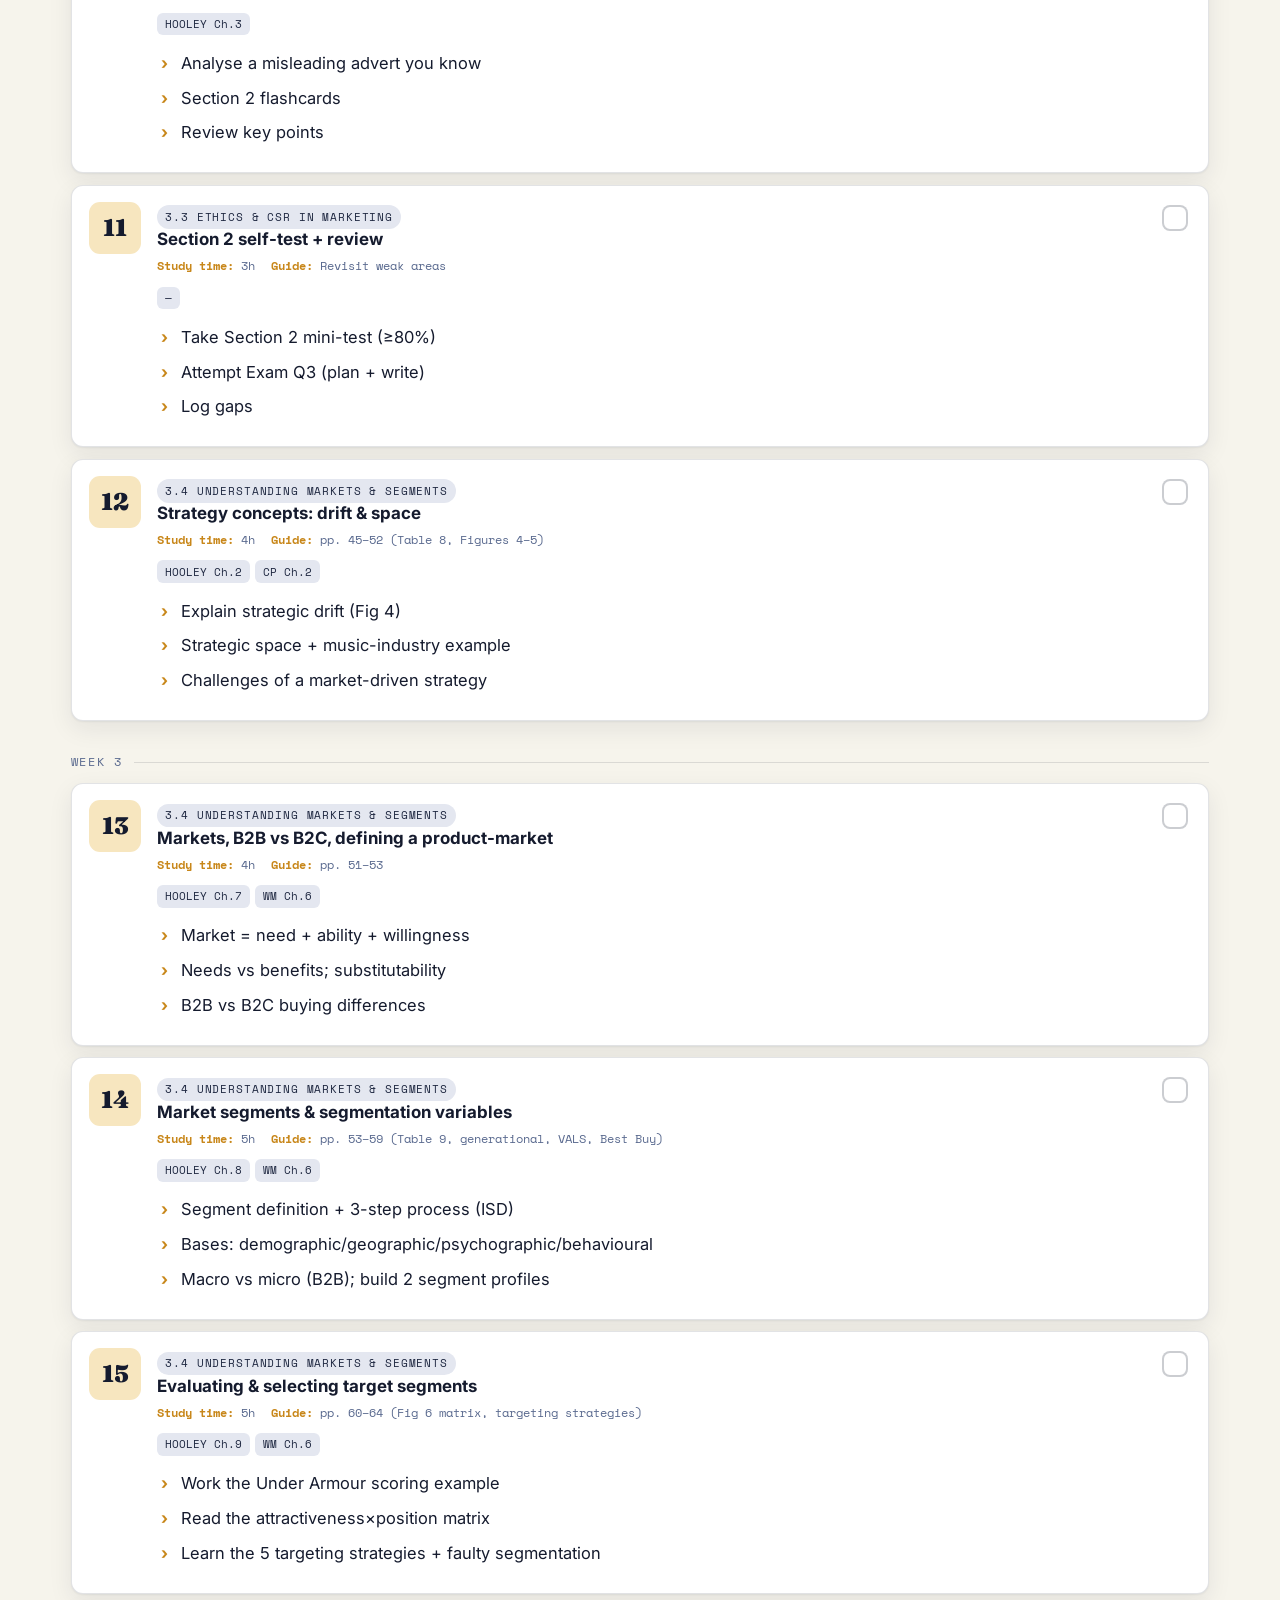
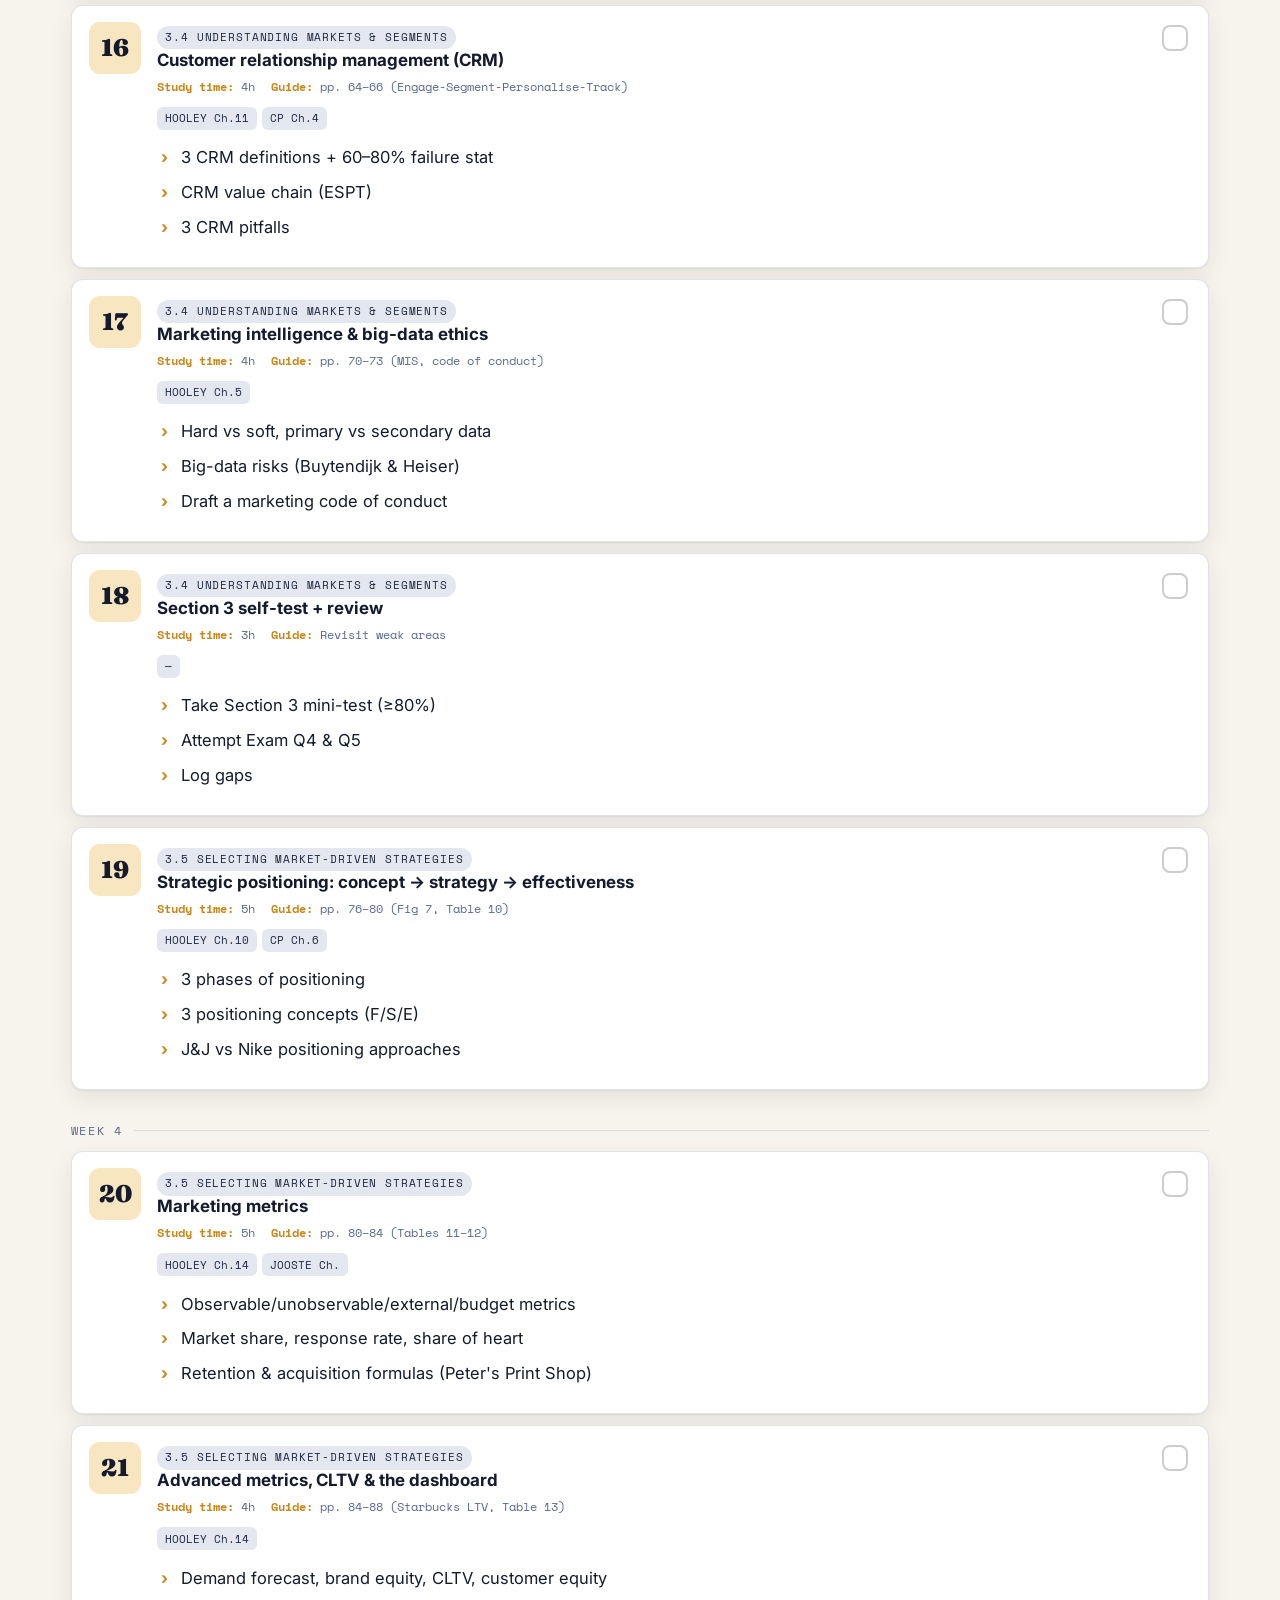
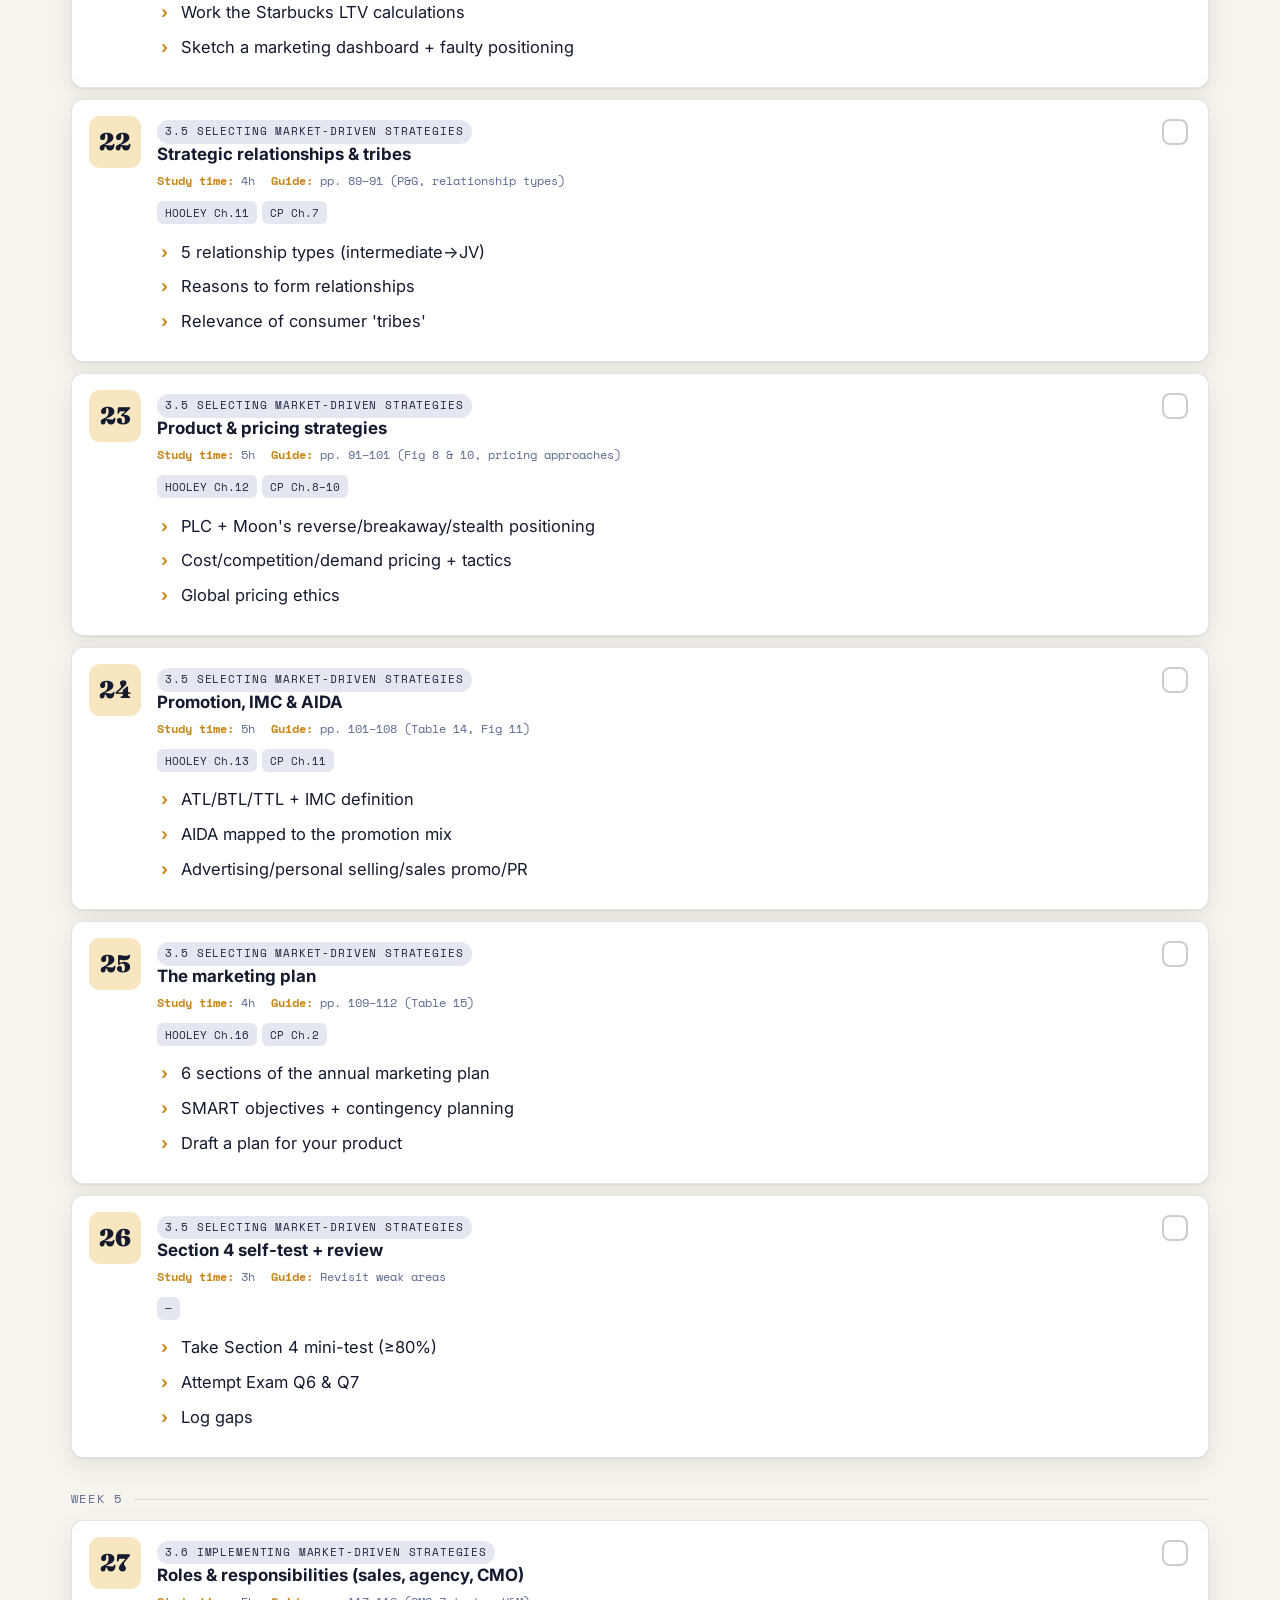
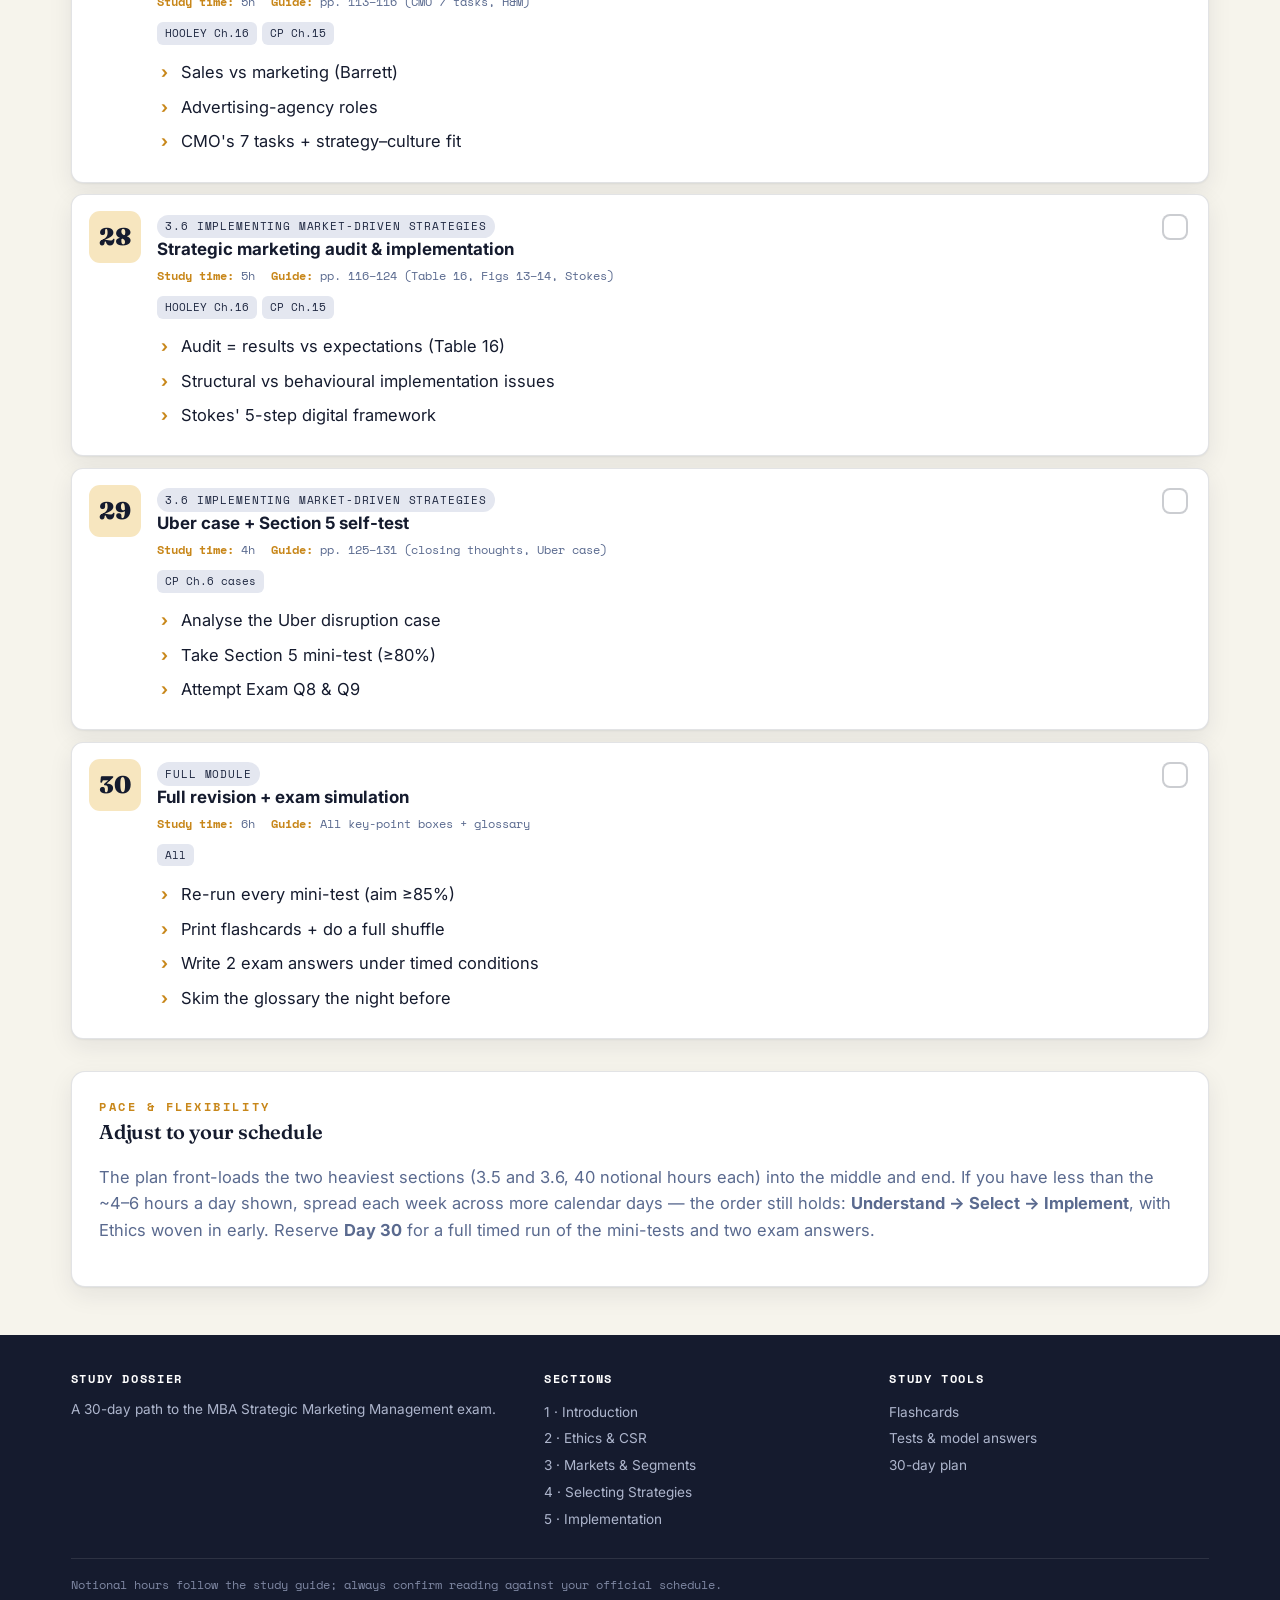
==== commit 790fe0d8: "Redesign all visual revision sheets for Release 8 Rebuilds all six revision posters for responsive a" ====
--- a/calendar.html
+++ b/calendar.html
@@ -74,6 +74,6 @@
 
 <script src="data.js?v=7"></script>
 <script src="assessment-data.js?v=7"></script>
-<script src="app.js?v=7"></script>
+<script src="app.js?v=8"></script>
 </body>
 </html>
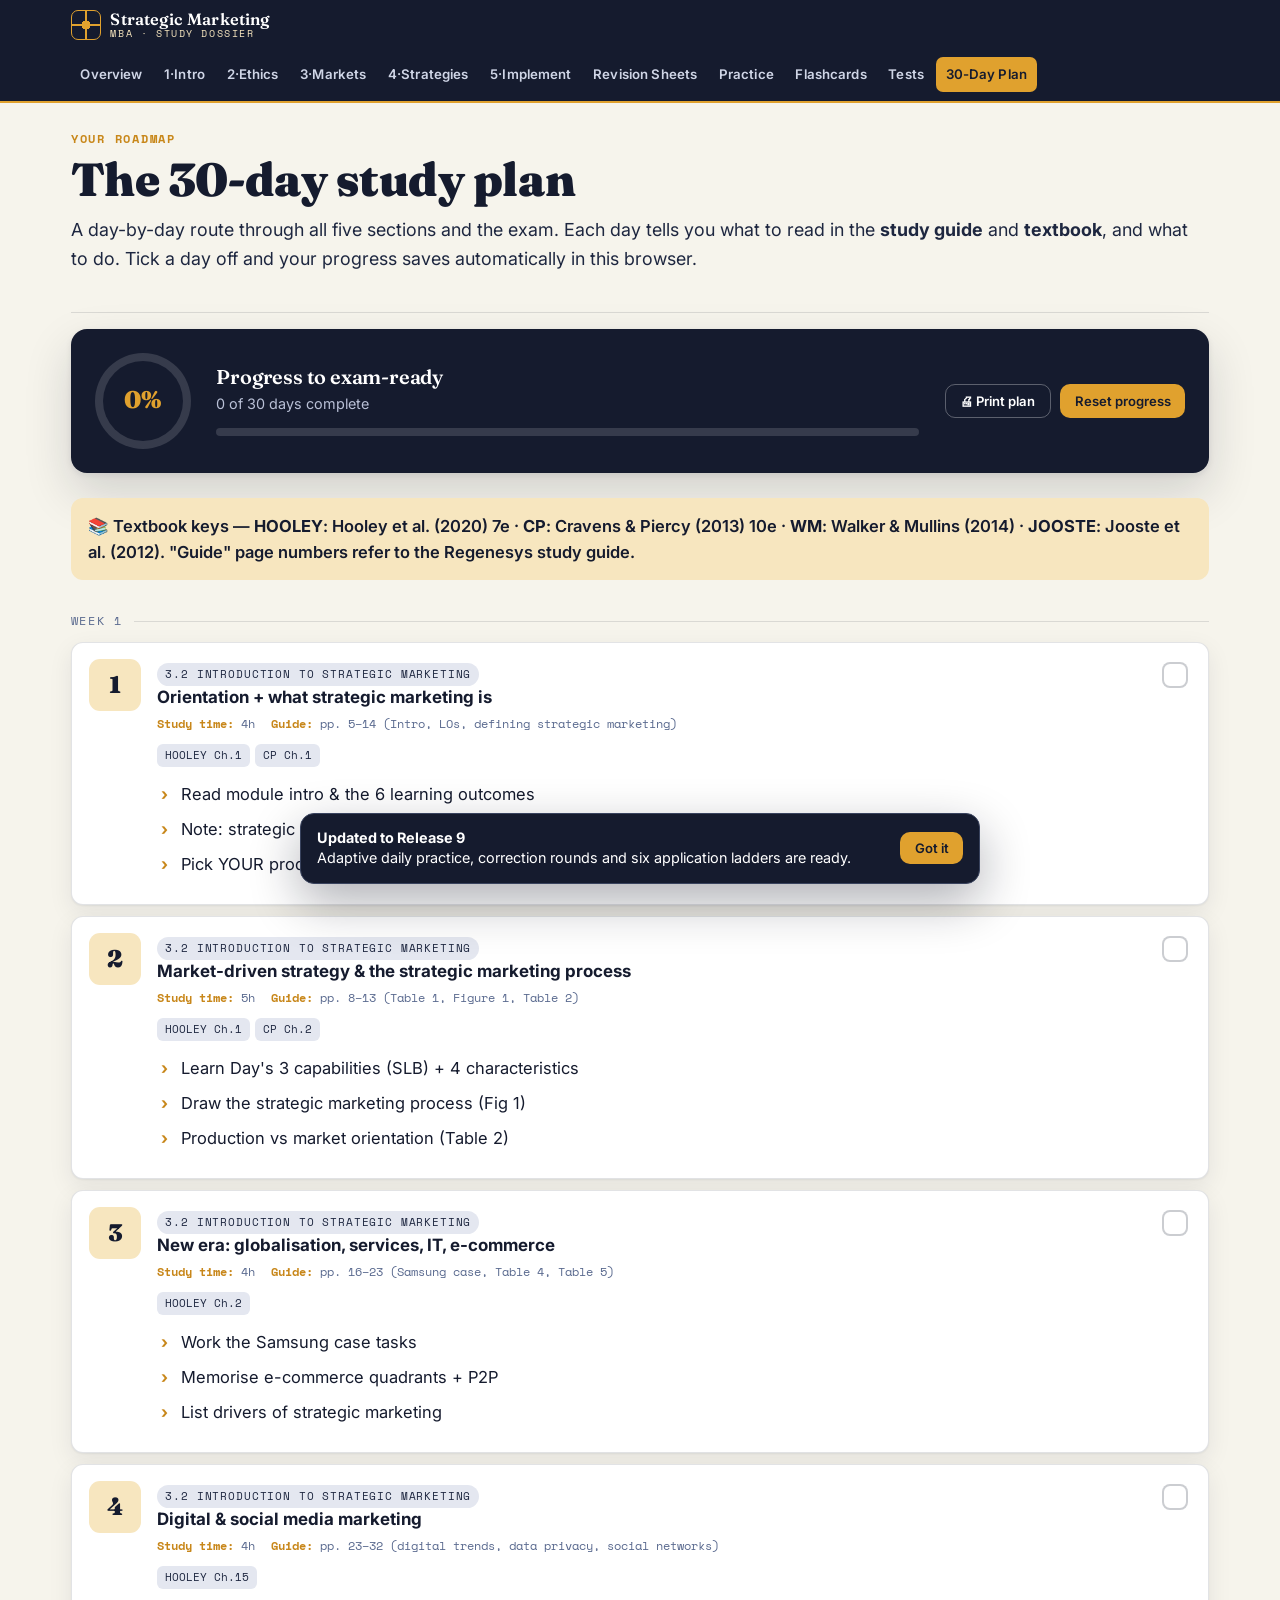
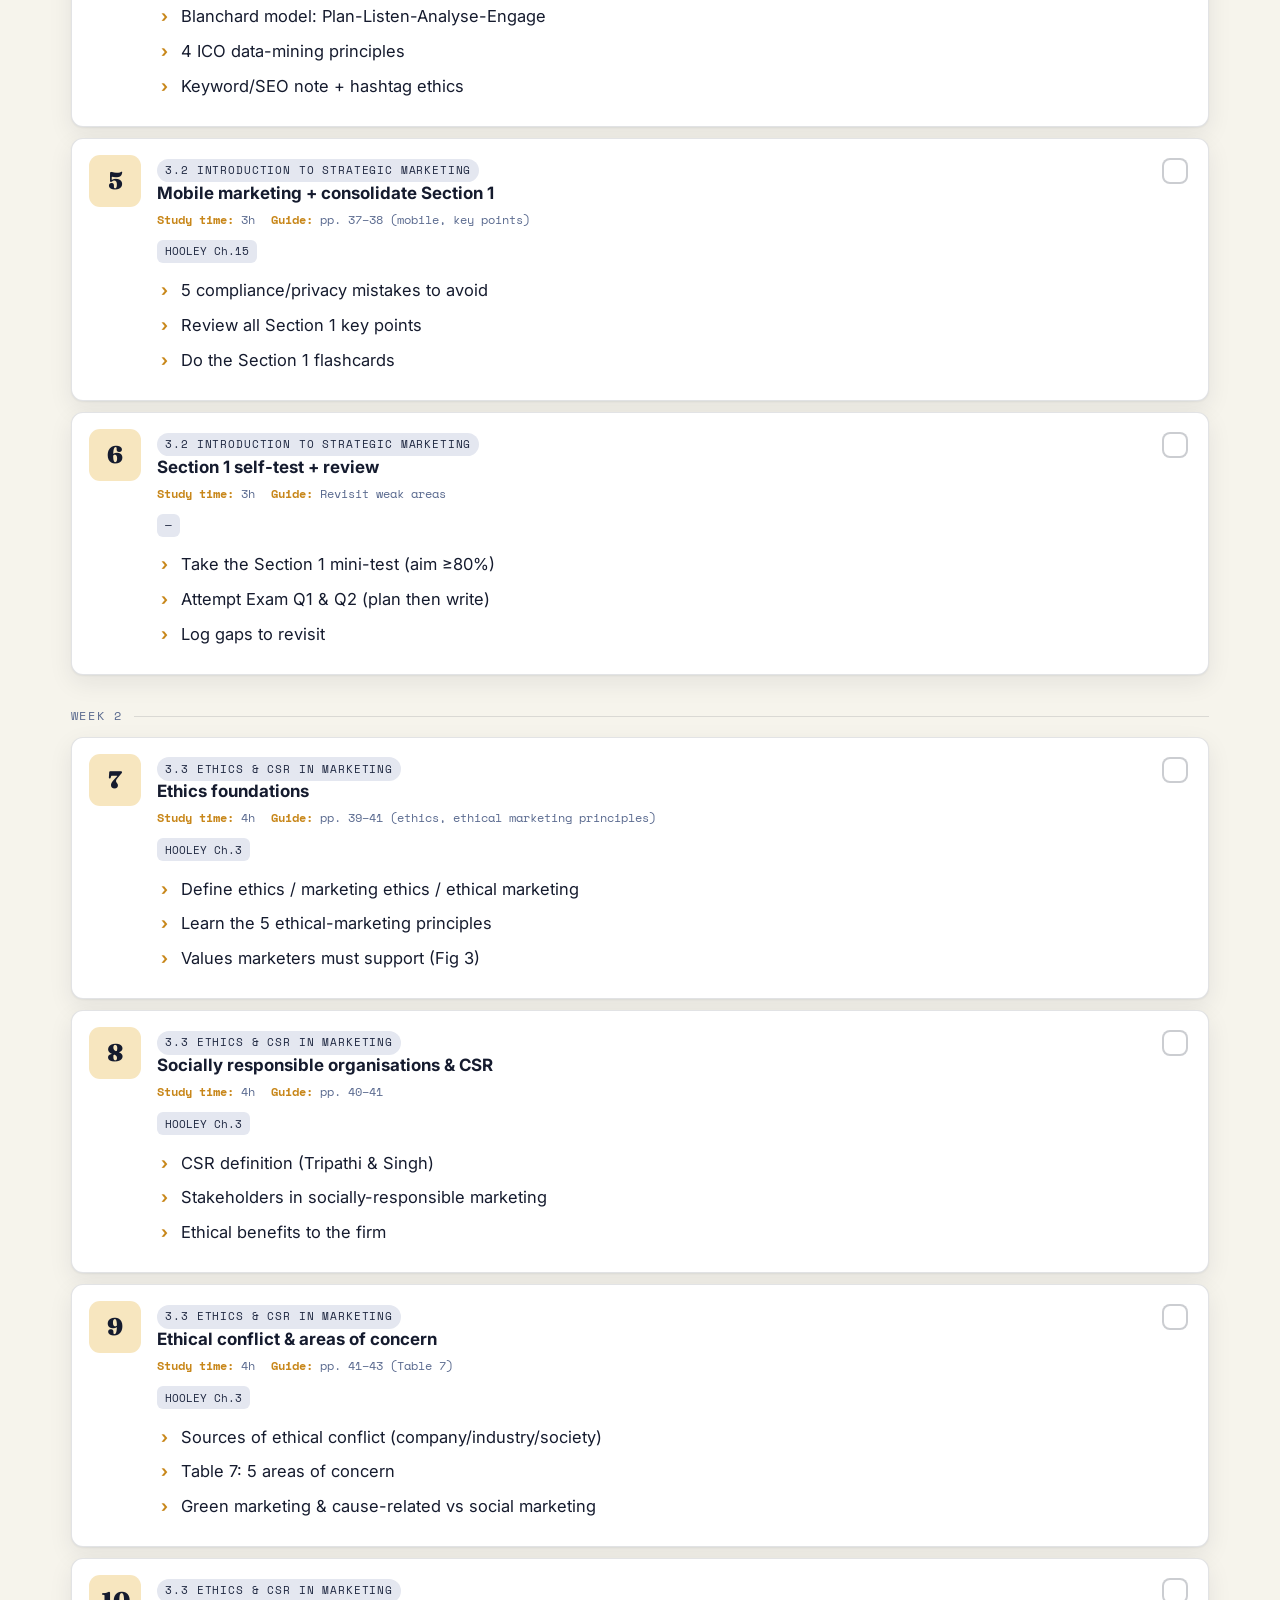
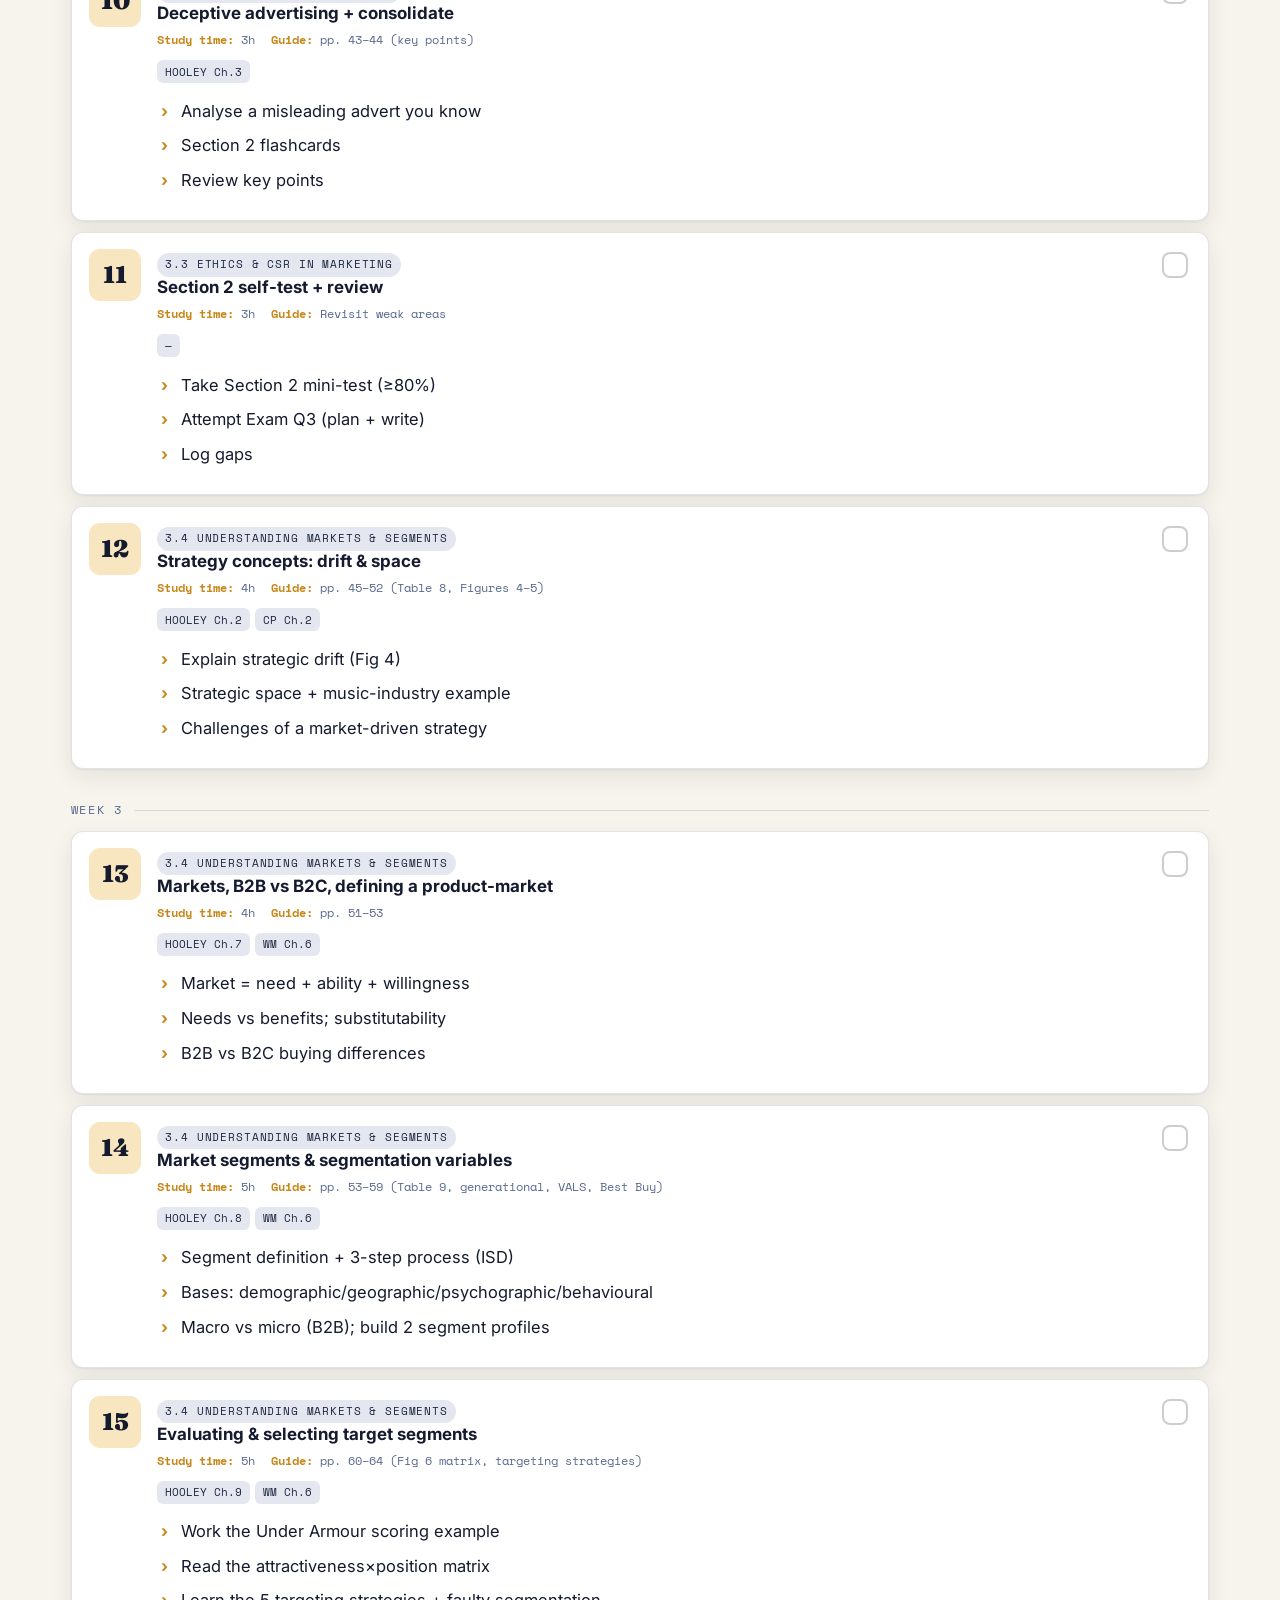
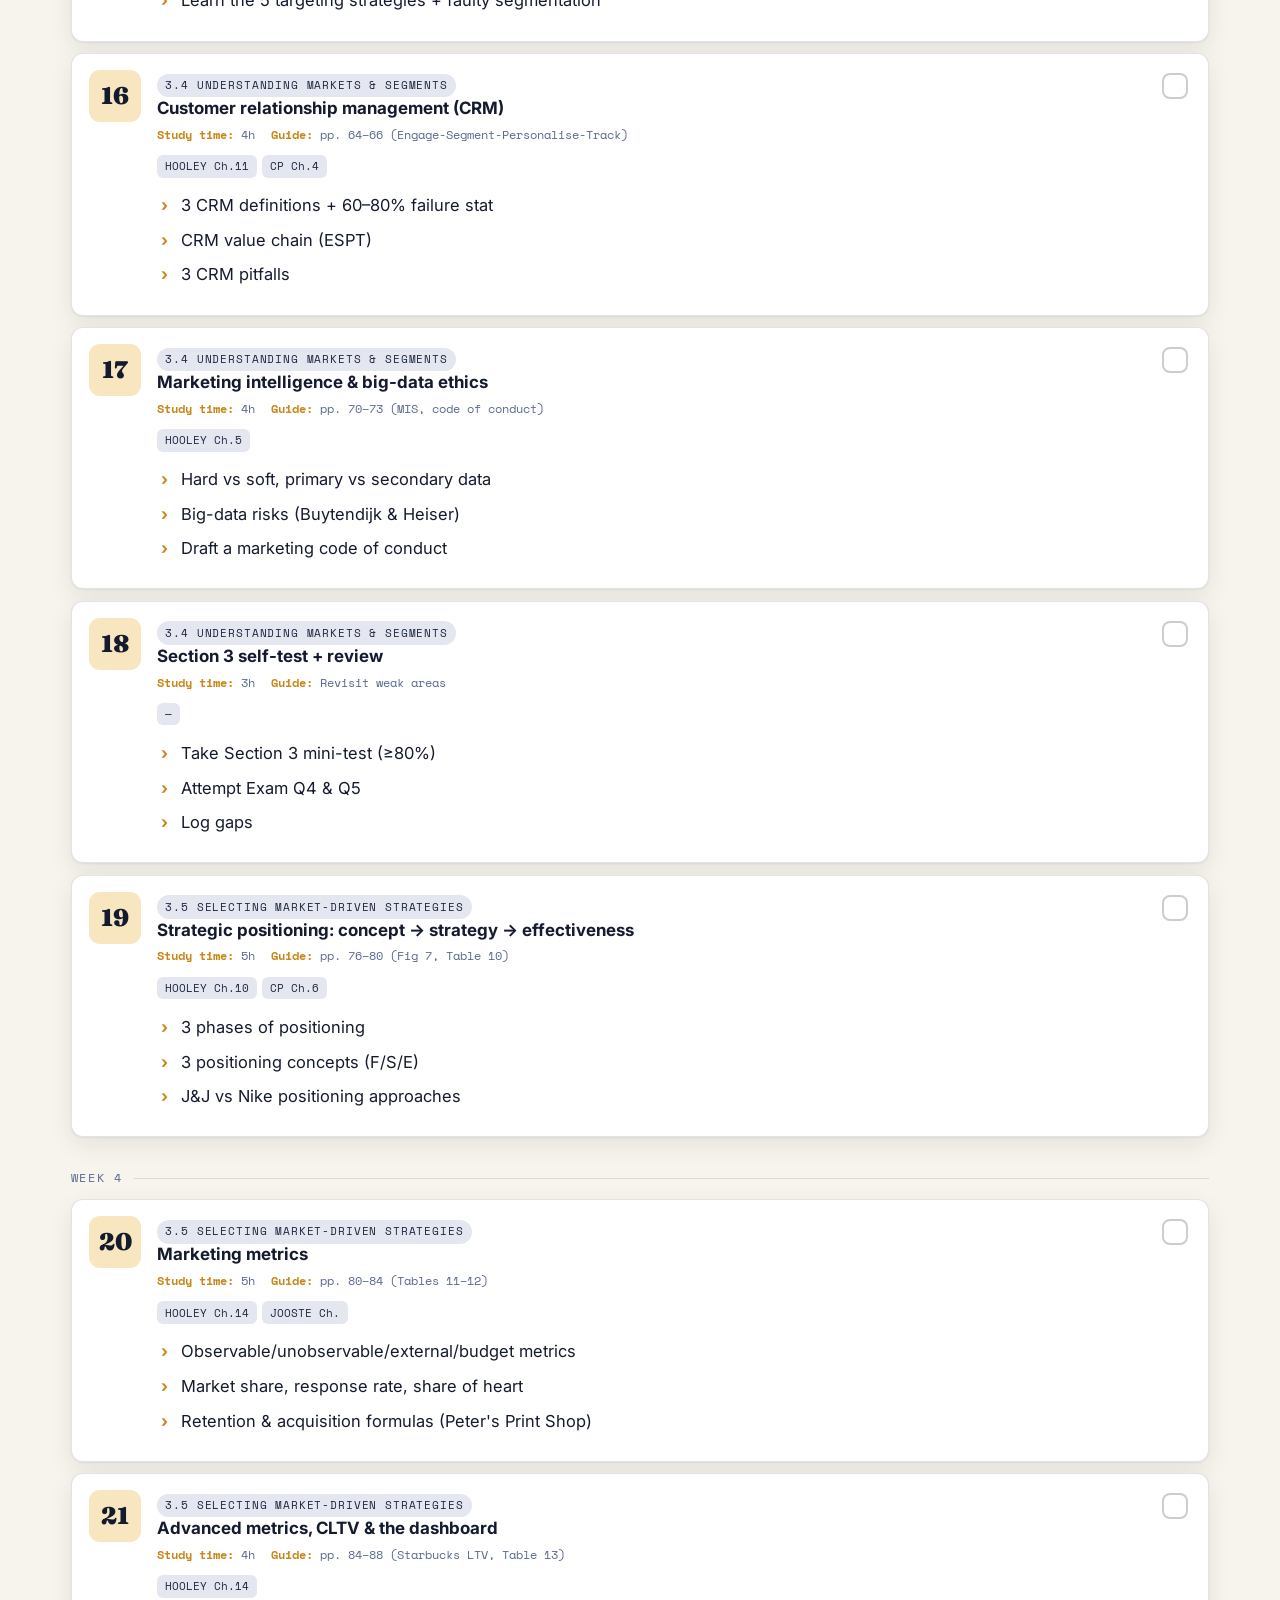
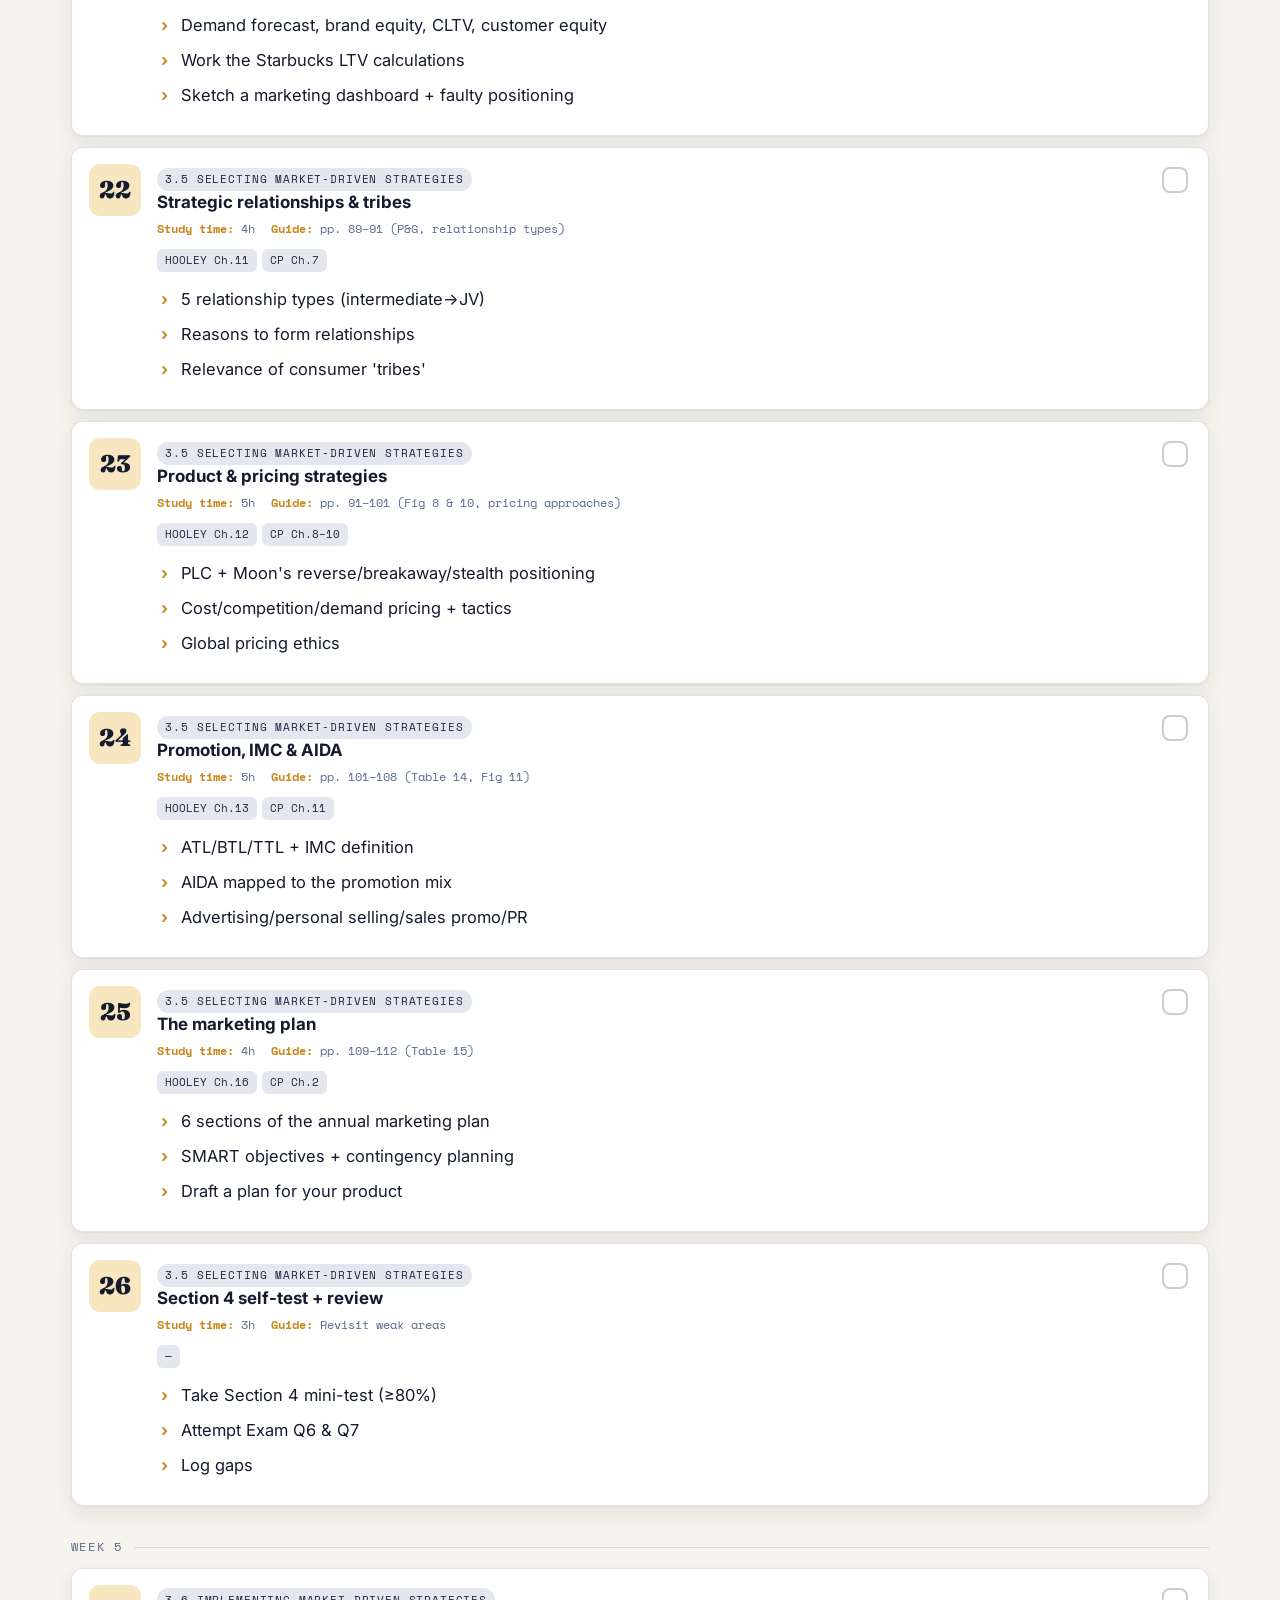
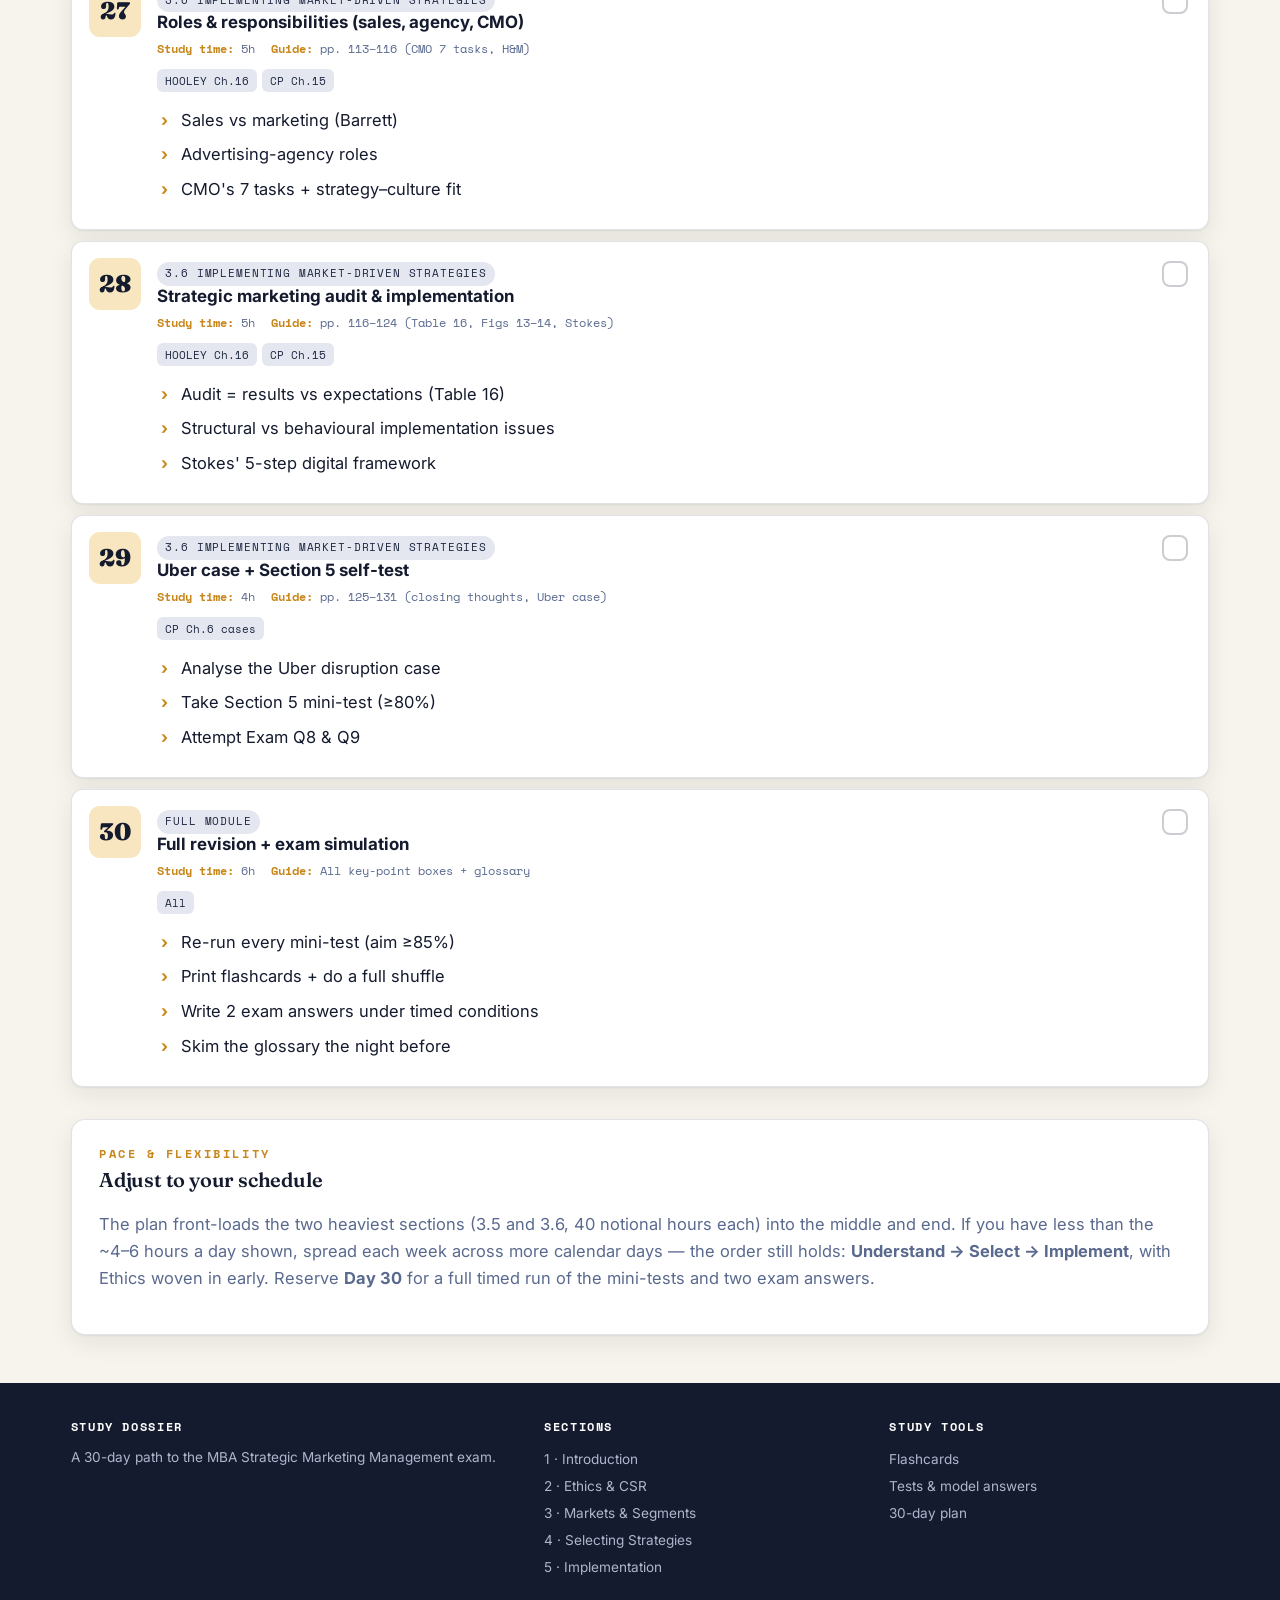
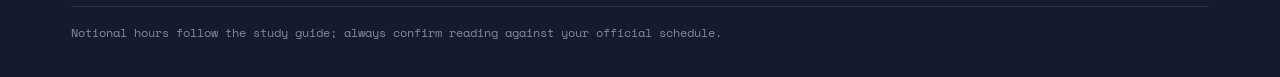
==== commit e2c0d5f0: "Add adaptive practice and application ladders for Release 9 Adds rules-based daily sessions, correct" ====
--- a/calendar.html
+++ b/calendar.html
@@ -11,7 +11,7 @@
   <meta name="apple-mobile-web-app-capable" content="yes">
   <meta name="apple-mobile-web-app-status-bar-style" content="black-translucent">
   <meta name="apple-mobile-web-app-title" content="SM Dossier">
-  <link rel="stylesheet" href="styles.css?v=7">
+  <link rel="stylesheet" href="styles.css?v=9">
 </head>
 <body>
 
@@ -25,7 +25,7 @@
     <a href="section-3-markets.html">3·Markets</a>
     <a href="section-4-strategies.html">4·Strategies</a>
     <a href="section-5-implementation.html">5·Implement</a>
-    <a href="revision-sheets.html">Revision Sheets</a>
+    <a href="revision-sheets.html">Revision Sheets</a><a href="practice.html">Practice</a>
     <a href="flashcards.html">Flashcards</a>
     <a href="tests.html">Tests</a>
     <a href="calendar.html">30-Day Plan</a>
@@ -74,6 +74,6 @@
 
 <script src="data.js?v=7"></script>
 <script src="assessment-data.js?v=7"></script>
-<script src="app.js?v=8"></script>
+<script src="app.js?v=9"></script>
 </body>
 </html>
--- a/styles.css
+++ b/styles.css
@@ -99,7 +99,7 @@
   padding:.4rem .6rem;border-radius:7px;letter-spacing:.01em;
 }
 .navlinks a:hover{background:var(--ink-3);color:#fff}
-.navlinks a.active{background:var(--amber);color:var(--ink)}
+.navlinks a.active,.navlinks a[aria-current="page"]{background:var(--amber);color:var(--ink)}
 .navtoggle{display:none;background:var(--ink-3);border:0;color:#fff;padding:.45rem .6rem;border-radius:7px;font-size:1.1rem;cursor:pointer}
 
 /* ============ LAYOUT ============ */
